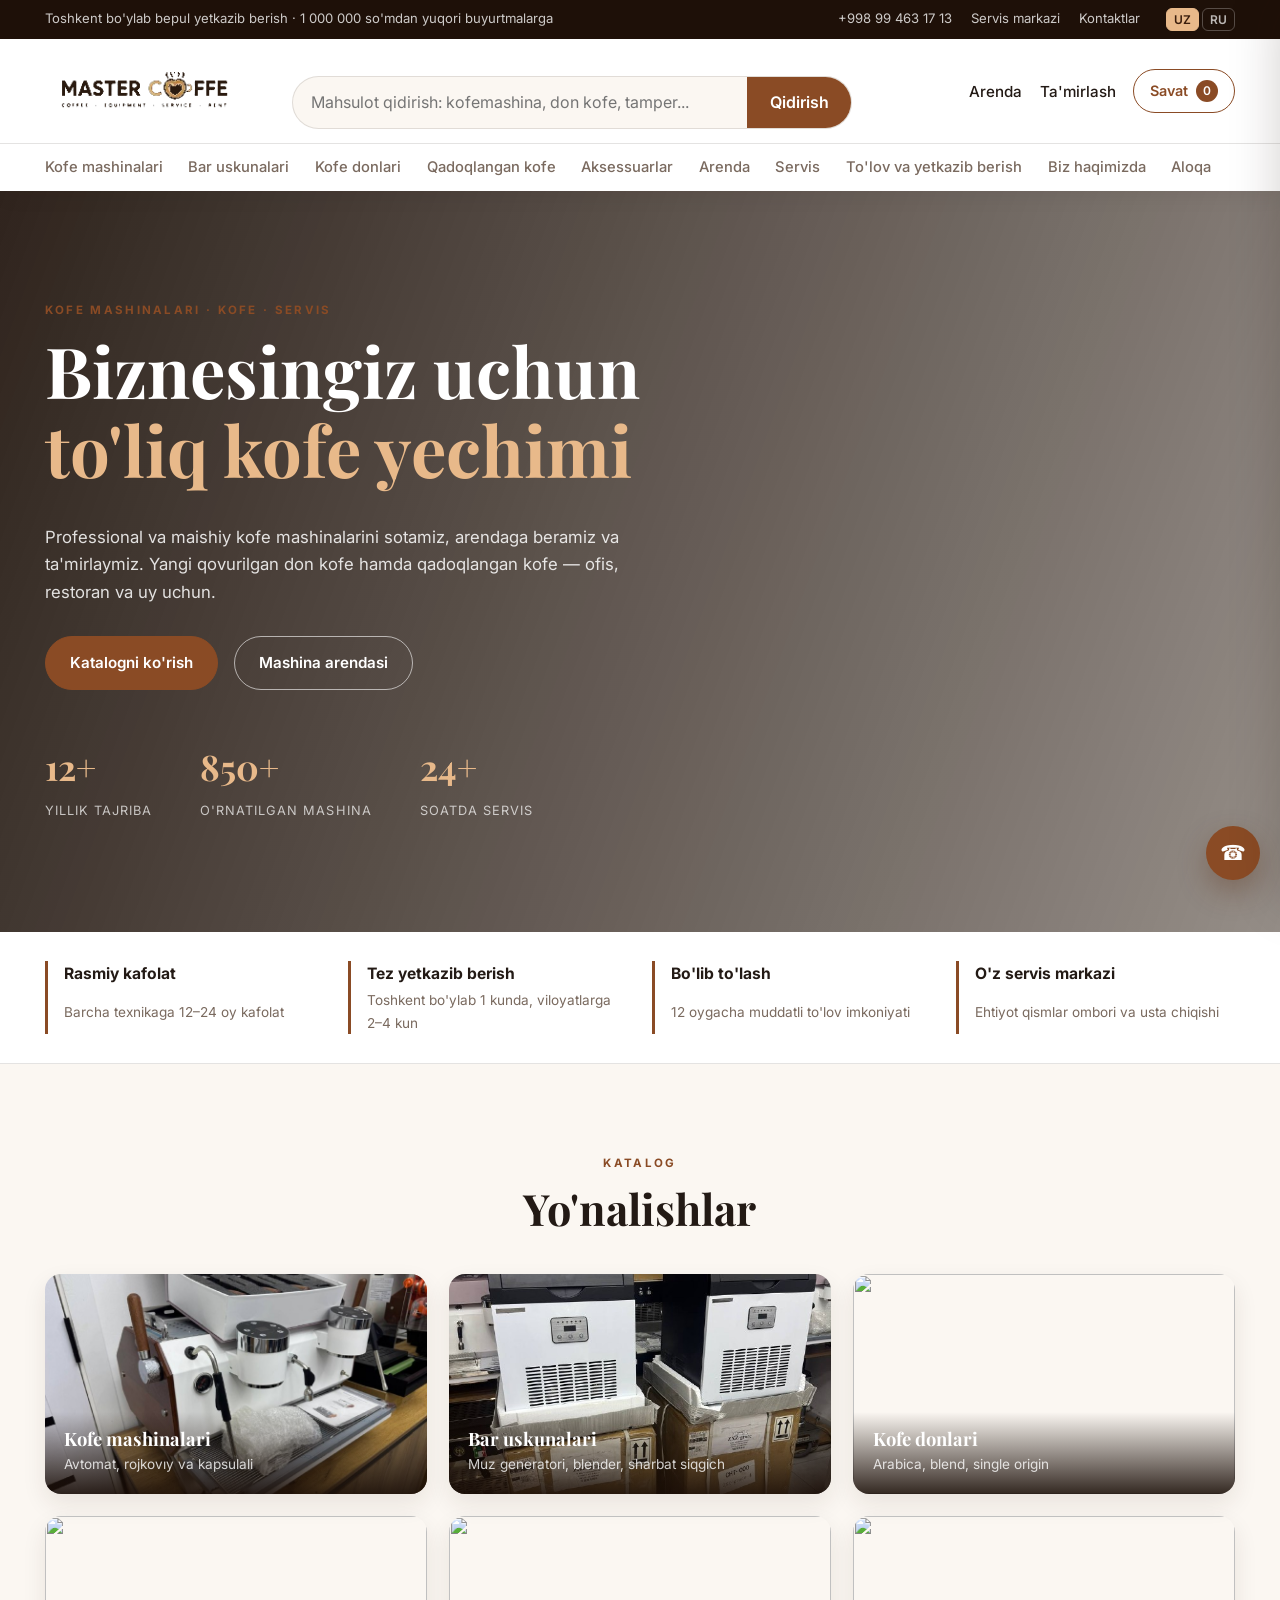
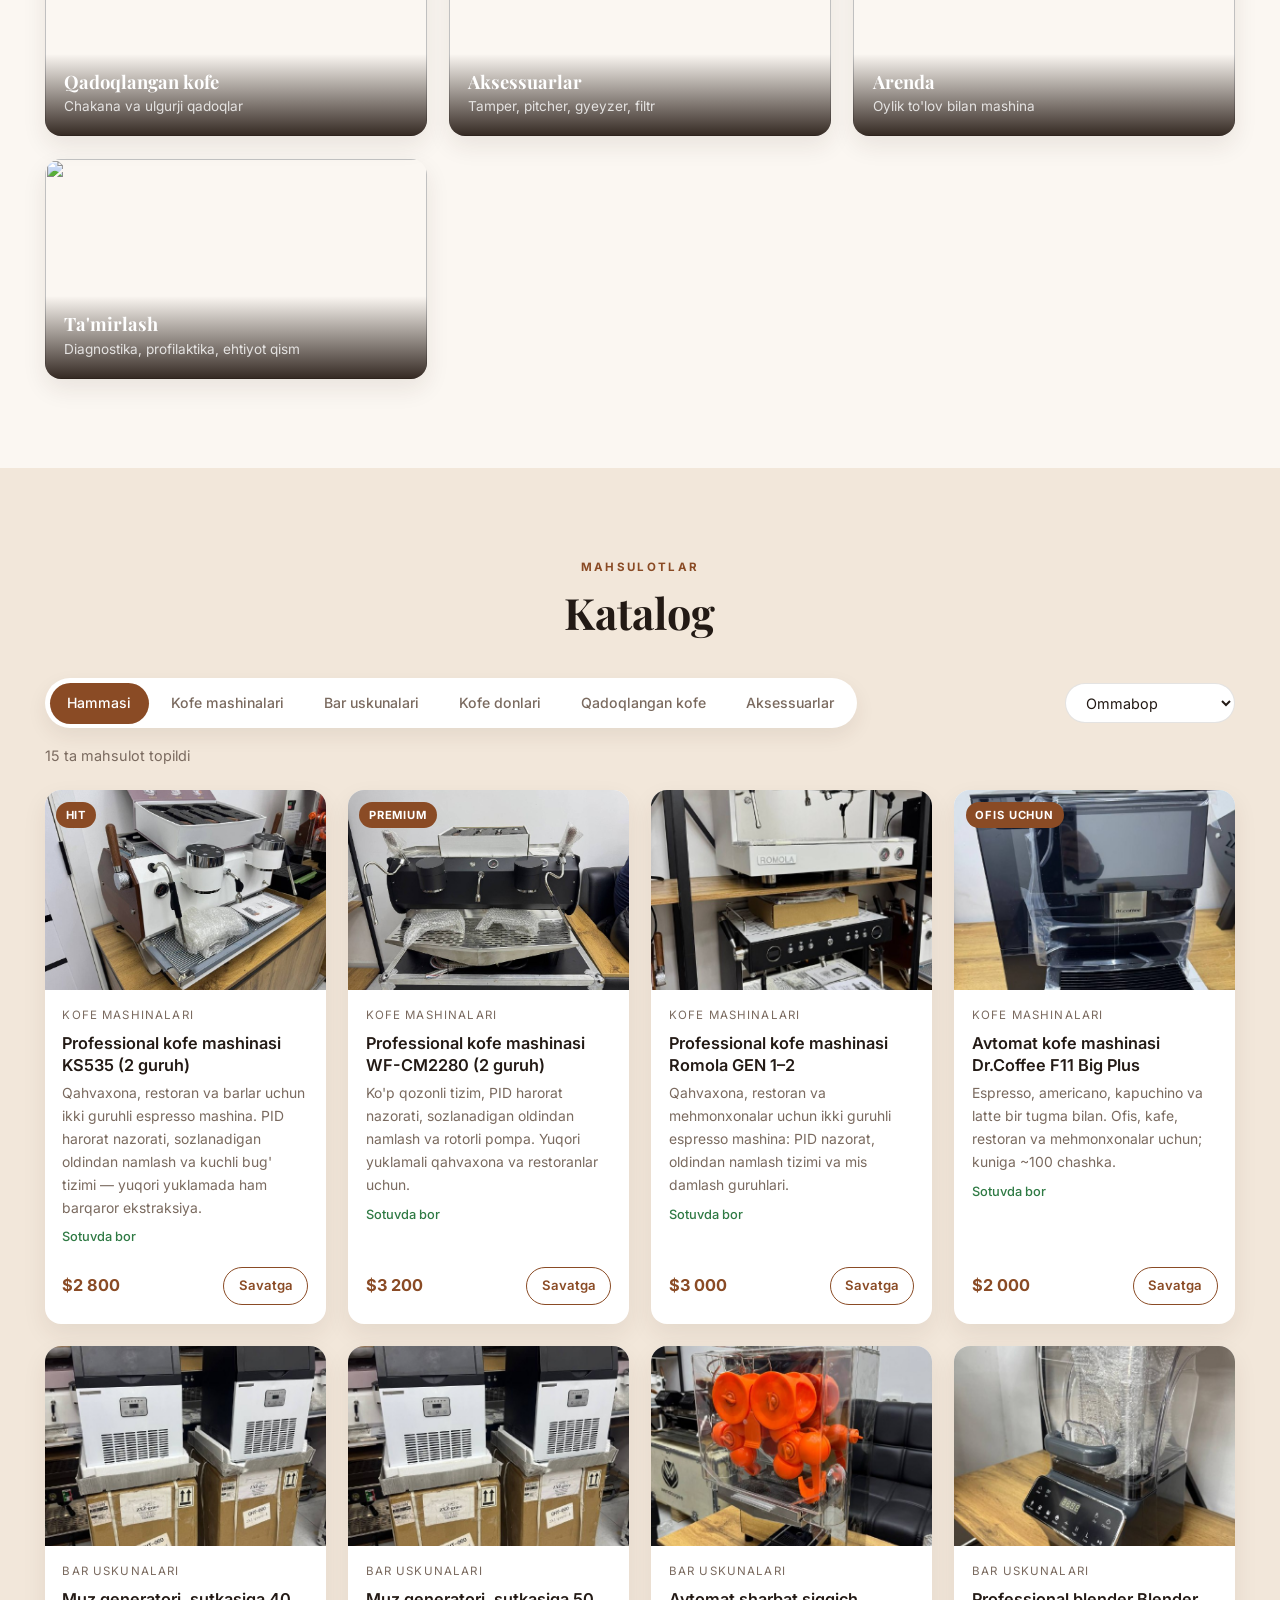
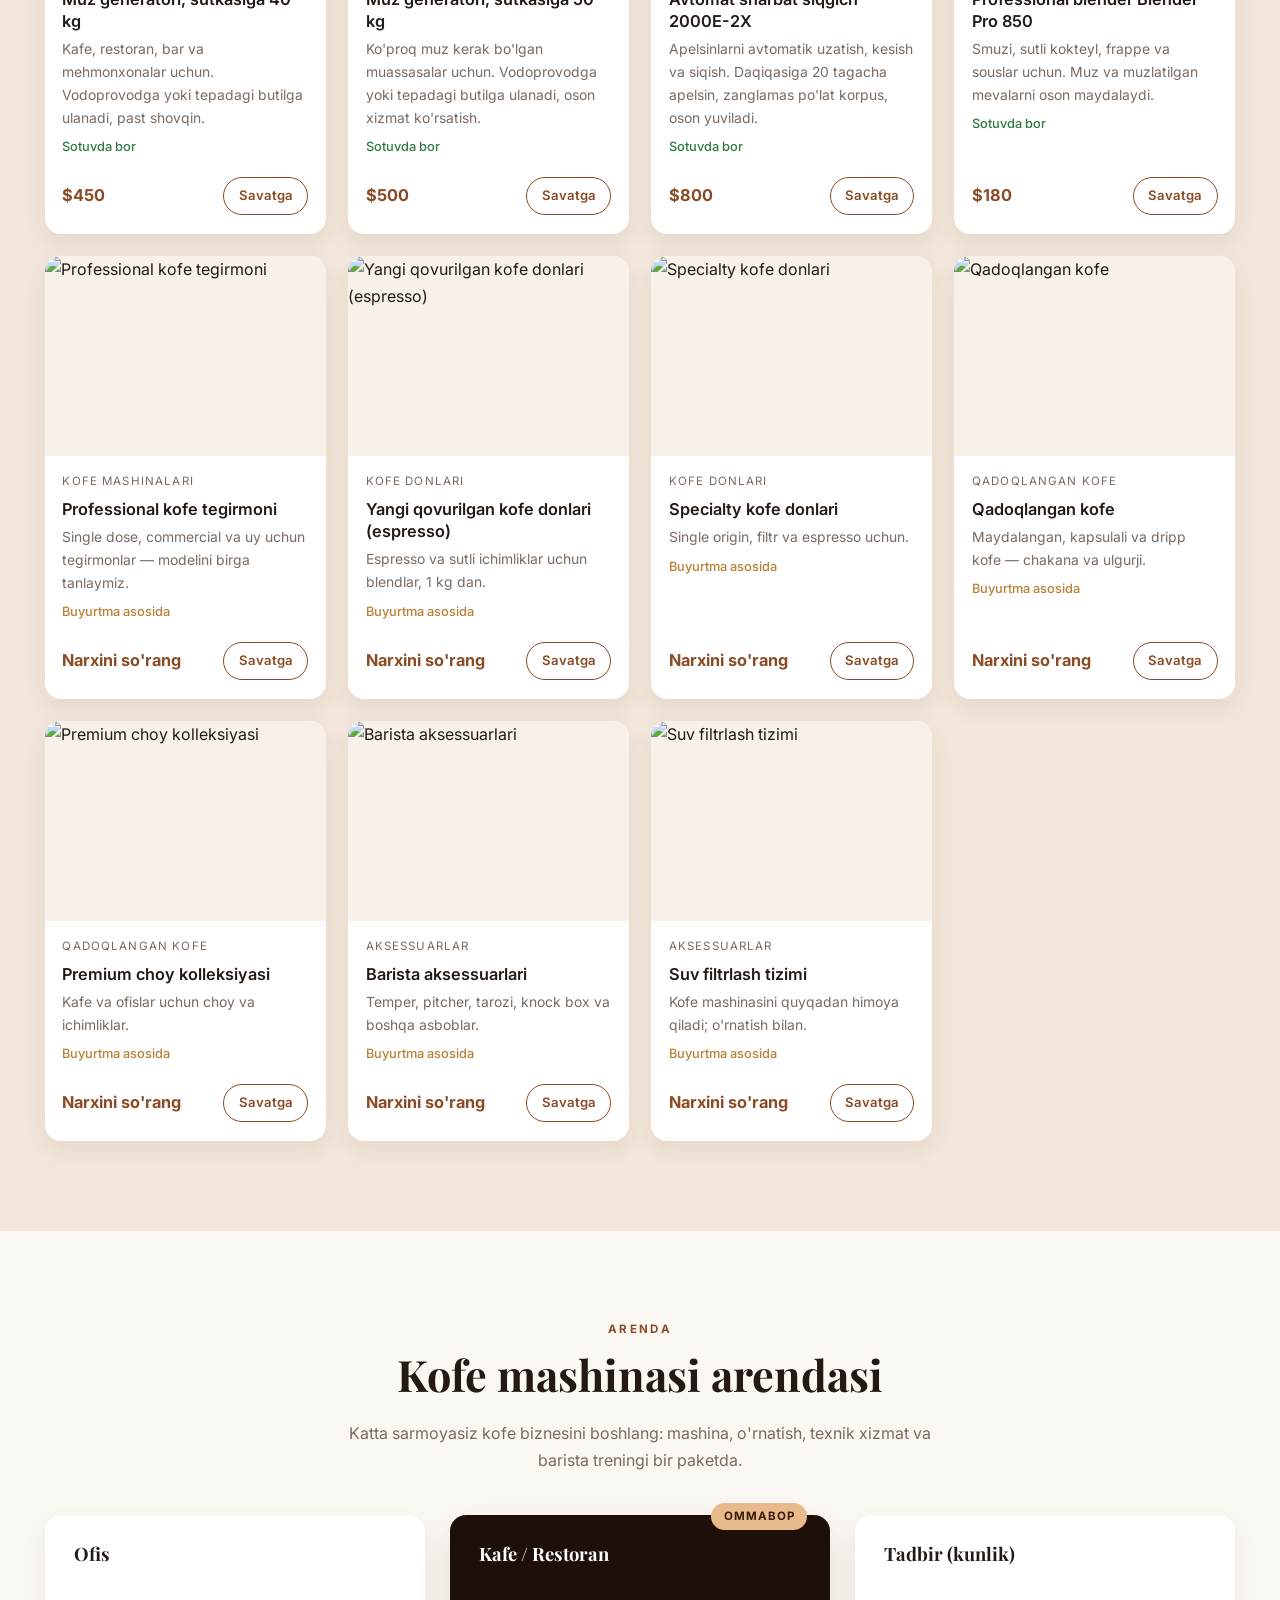
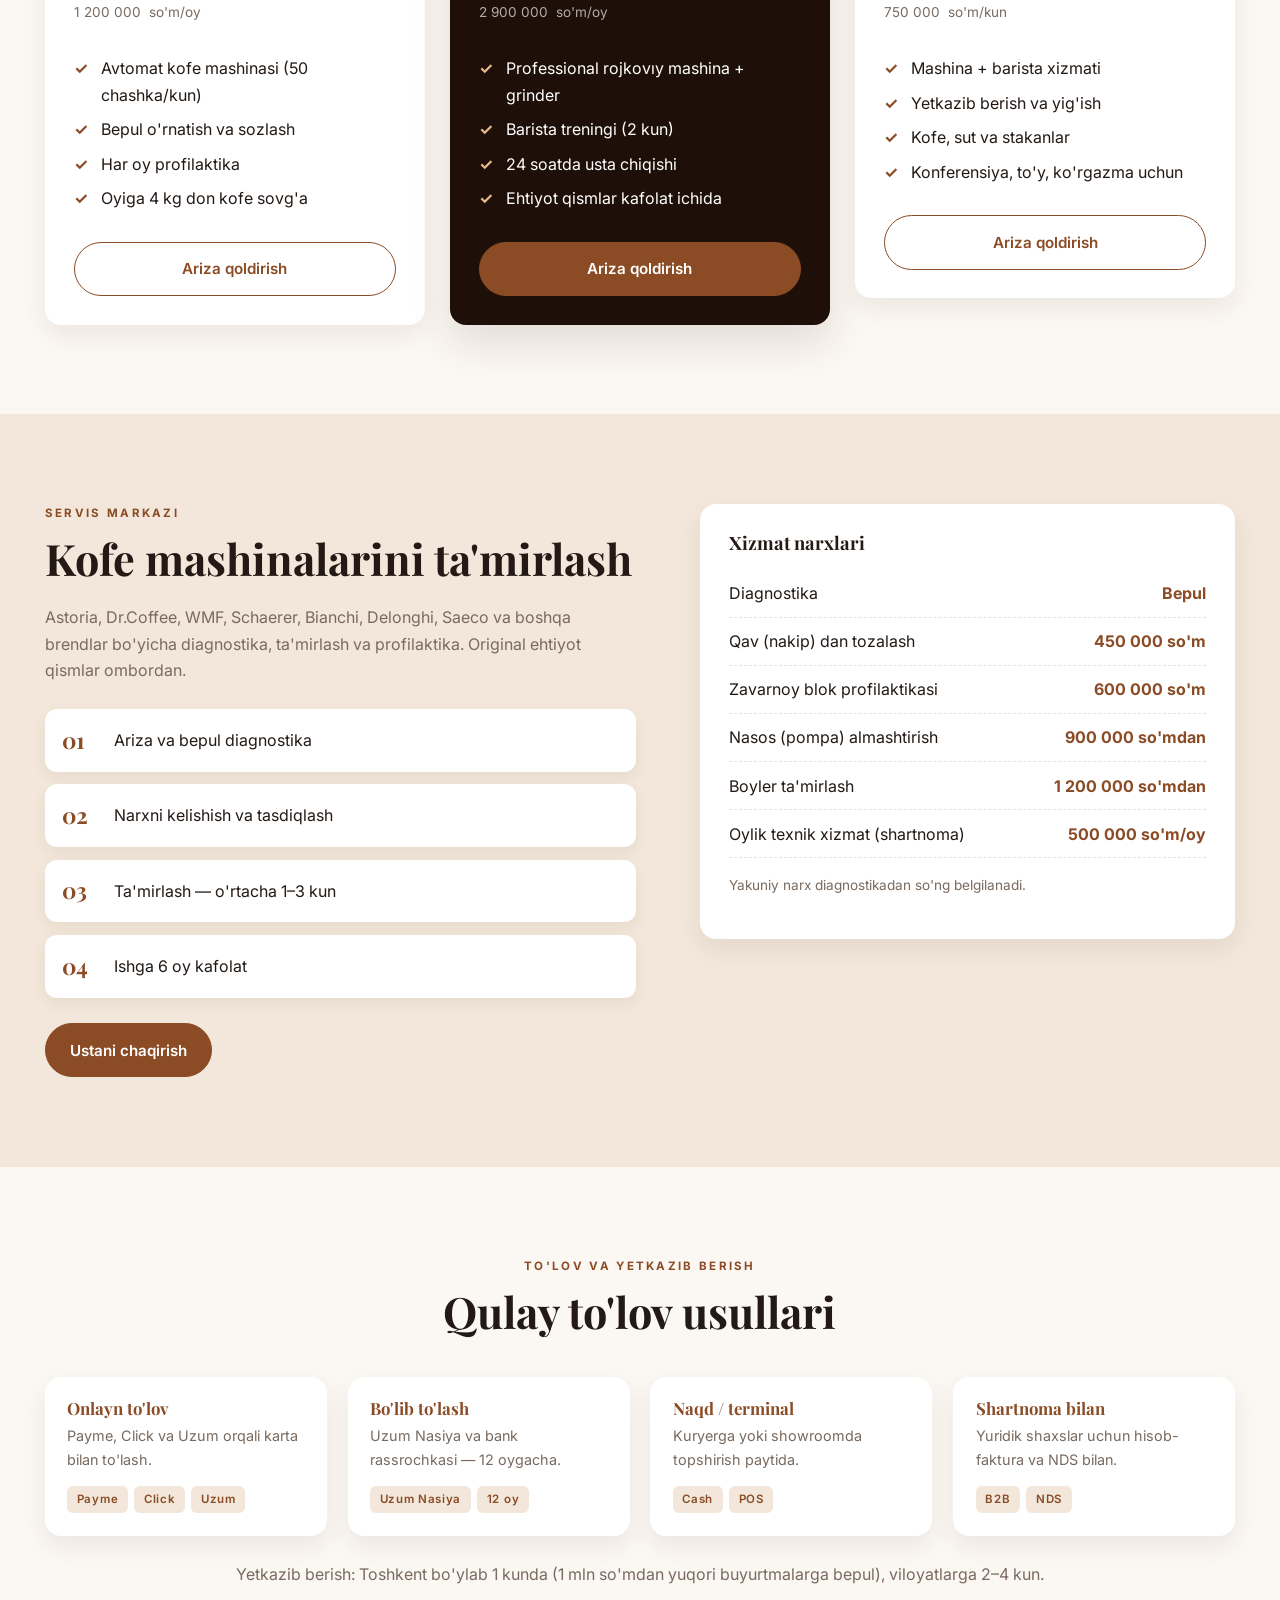
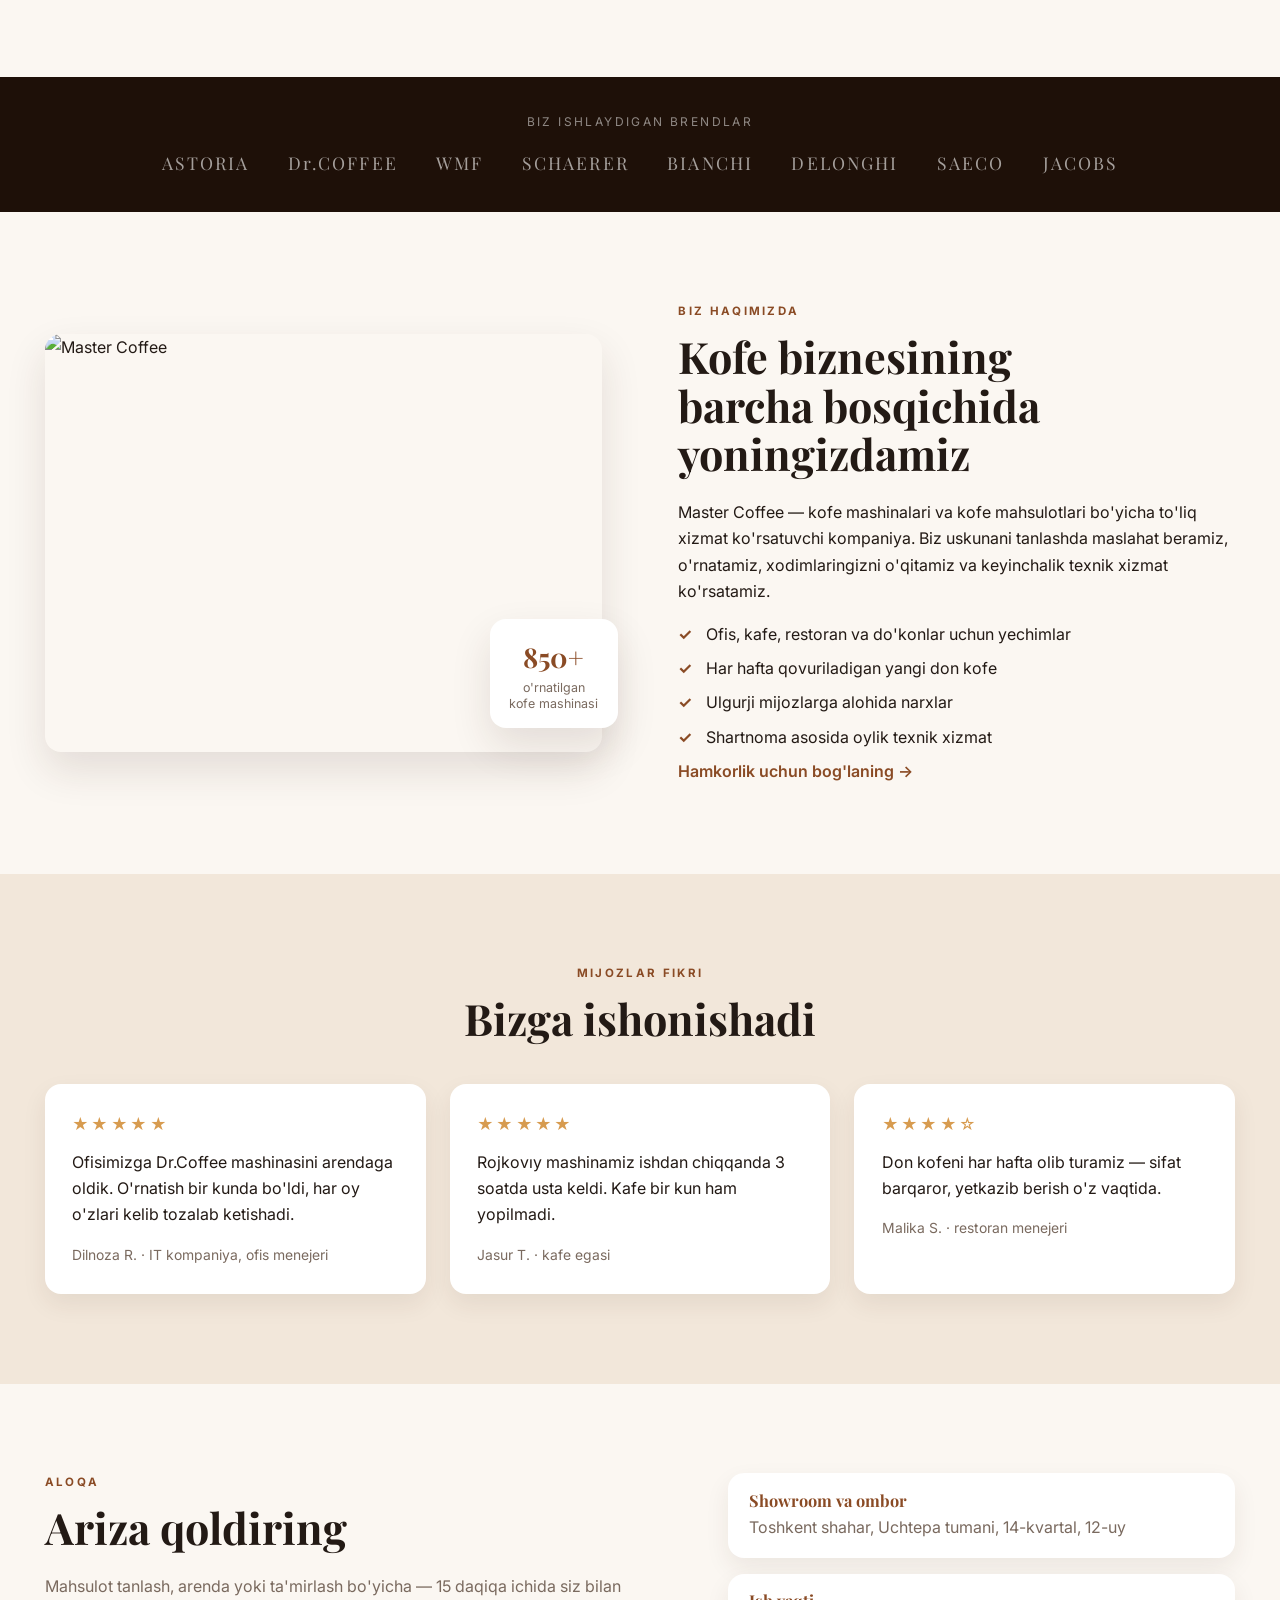
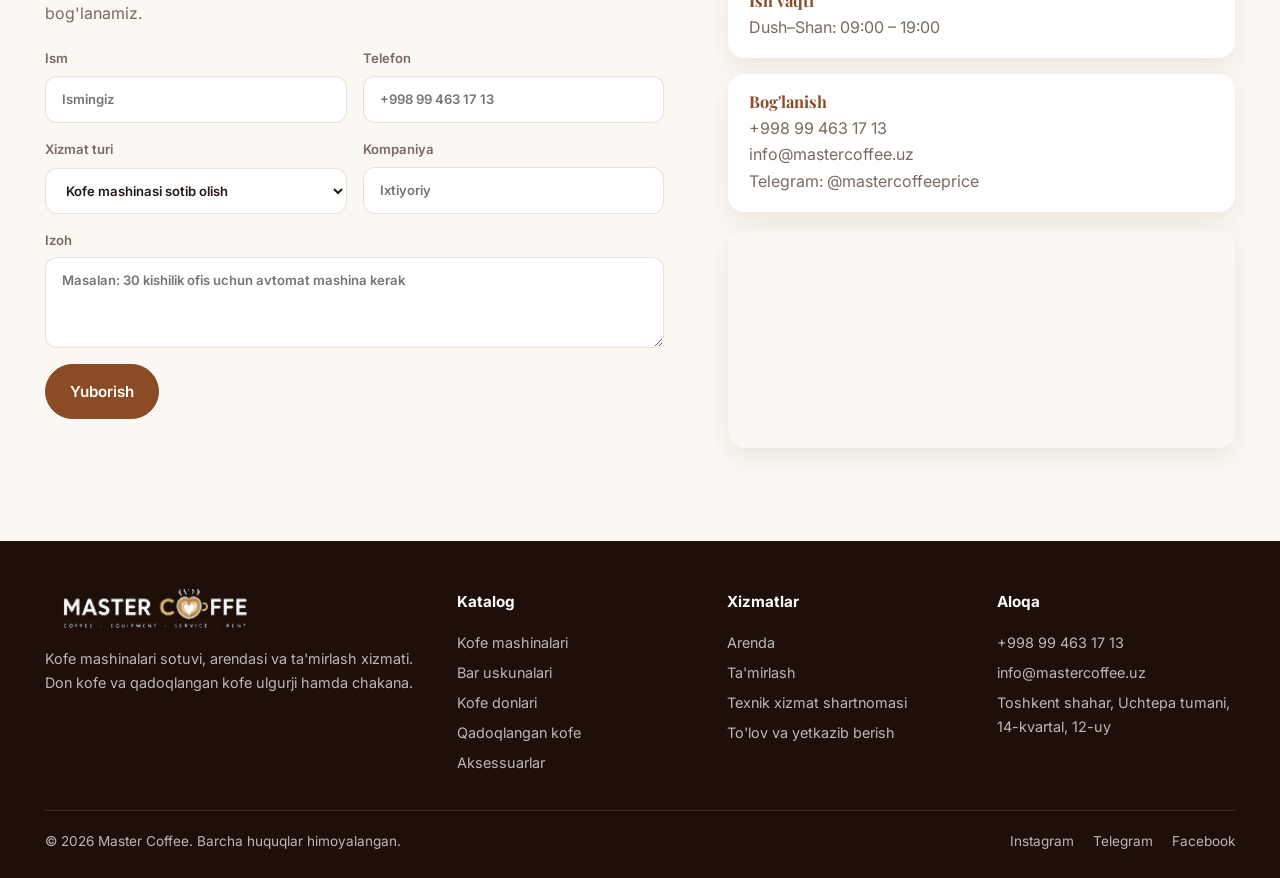
==== index.html @ 465aab2a "Telegram kanaldan haqiqiy mahsulotlar, admin panel, xavfsiz ariza API, mahsulot sahifalari va dinami" ====
<!DOCTYPE html>
<html lang="uz">
<head>
<meta charset="UTF-8" />
<meta name="viewport" content="width=device-width, initial-scale=1" />
<title data-i18n="meta.title">Master Coffee — Kofe mashinalari, kofe donlari, arenda va servis</title>
<meta name="description" id="metaDesc" content="Master Coffee — professional kofe mashinalari va aksessuarlar sotuvi, kofe donlari va qadoqlangan kofe, kofe mashinalarini arendaga berish hamda ta'mirlash. Toshkent bo'ylab yetkazib berish." />
<link rel="canonical" href="https://mastercoffee.uz/" />
<meta property="og:type" content="website" />
<meta property="og:site_name" content="Master Coffee" />
<meta property="og:title" id="ogTitle" content="Master Coffee — Kofe mashinalari, kofe donlari, arenda va servis" />
<meta property="og:description" id="ogDesc" content="Kofe mashinalari sotuvi, arendasi va ta'mirlash. Don kofe va qadoqlangan kofe ulgurji hamda chakana." />
<meta property="og:image" content="https://mastercoffee.uz/assets/og-image.jpg" />
<meta property="og:url" content="https://mastercoffee.uz/" />
<meta name="twitter:card" content="summary_large_image" />
<meta name="theme-color" content="#8a4b25" />
<link rel="preconnect" href="https://fonts.googleapis.com">
<link rel="preconnect" href="https://fonts.gstatic.com" crossorigin>
<link href="https://fonts.googleapis.com/css2?family=Playfair+Display:wght@600;700&family=Inter:wght@300;400;500;600;700&display=swap" rel="stylesheet">
<link rel="stylesheet" href="styles.css" />
<link rel="icon" type="image/png" href="assets/favicon.png">
<link rel="apple-touch-icon" href="assets/apple-touch-icon.png">
<script type="application/ld+json">
{
  "@context":"https://schema.org",
  "@type":"Store",
  "name":"Master Coffee",
  "description":"Kofe mashinalari sotuvi, arendasi va ta'mirlash. Don kofe va qadoqlangan kofe.",
  "url":"https://mastercoffee.uz/",
  "logo":"https://mastercoffee.uz/assets/logo-dark.png",
  "image":"https://mastercoffee.uz/assets/og-image.jpg",
  "telephone":"+998994631713",
  "email":"info@mastercoffee.uz",
  "address":{"@type":"PostalAddress","streetAddress":"Uchtepa tumani, 14-kvartal, 12-uy","addressLocality":"Toshkent","addressCountry":"UZ"},
  "openingHours":"Mo-Sa 09:00-19:00",
  "sameAs":["https://www.instagram.com/mastercoffee.uz","https://t.me/mastercoffeeprice"],
  "priceRange":"$$"
}
</script>
</head>
<body>

<div class="topbar">
  <div class="container topbar__inner">
    <span data-i18n="top.delivery"></span>
    <div class="topbar__right">
      <a href="tel:+998994631713" data-site="phone"></a>
      <a href="#service" data-i18n="top.service"></a>
      <a href="#contact" data-i18n="top.contacts"></a>
      <div class="lang" id="lang">
        <button class="lang__btn is-active" data-lang="uz">UZ</button>
        <button class="lang__btn" data-lang="ru">RU</button>
      </div>
    </div>
  </div>
</div>

<header class="nav" id="nav">
  <div class="container nav__inner">
    <a class="logo" href="#home">
      <img src="assets/logo-dark.png" alt="Master Coffee" class="logo__img">
    </a>

    <form class="search" id="searchForm" role="search">
      <input type="search" id="searchInput" data-i18n-ph="nav.search" aria-label="Search">
      <button type="submit" data-i18n="nav.searchBtn"></button>
    </form>

    <div class="nav__actions">
      <a href="#rent" class="nav__link" data-i18n="nav.rent"></a>
      <a href="#service" class="nav__link" data-i18n="nav.repair"></a>
      <button class="cart-btn" id="cartBtn">
        <span data-i18n="nav.cart"></span>
        <span class="cart-count" id="cartCount">0</span>
      </button>
      <button class="burger" id="burger" aria-label="Menu"><span></span><span></span><span></span></button>
    </div>
  </div>
  <div class="catnav">
    <div class="container catnav__inner" id="catnav">
      <a href="#catalog" data-jump="machines" data-i18n="cat.machines"></a>
      <a href="#catalog" data-jump="bar" data-i18n="cat.bar"></a>
      <a href="#catalog" data-jump="beans" data-i18n="cat.beans"></a>
      <a href="#catalog" data-jump="packed" data-i18n="cat.packed"></a>
      <a href="#catalog" data-jump="accessories" data-i18n="cat.accessories"></a>
      <a href="#rent" data-i18n="nav.rent"></a>
      <a href="#service" data-i18n="nav.service"></a>
      <a href="#payment" data-i18n="pay.eyebrow"></a>
      <a href="#about" data-i18n="nav.about"></a>
      <a href="#contact" data-i18n="nav.contact"></a>
    </div>
  </div>
</header>

<section class="hero" id="home">
  <div class="hero__bg"></div>
  <div class="container hero__inner">
    <p class="eyebrow reveal" data-i18n="hero.eyebrow"></p>
    <h1 class="reveal" data-i18n-html="hero.title"></h1>
    <p class="hero__sub reveal" data-i18n="hero.sub"></p>
    <div class="hero__actions reveal">
      <a href="#catalog" class="btn" data-i18n="hero.catalogBtn"></a>
      <a href="#rent" class="btn btn--ghost" data-i18n="hero.rentBtn"></a>
    </div>
    <div class="hero__stats reveal">
      <div><strong data-count="12">0</strong><span data-i18n="hero.stat1"></span></div>
      <div><strong data-count="850">0</strong><span data-i18n="hero.stat2"></span></div>
      <div><strong data-count="24">0</strong><span data-i18n="hero.stat3"></span></div>
    </div>
  </div>
</section>

<section class="usp">
  <div class="container usp__grid">
    <div class="usp__item reveal"><strong data-i18n="usp1.t"></strong><span data-i18n="usp1.d"></span></div>
    <div class="usp__item reveal"><strong data-i18n="usp2.t"></strong><span data-i18n="usp2.d"></span></div>
    <div class="usp__item reveal"><strong data-i18n="usp3.t"></strong><span data-i18n="usp3.d"></span></div>
    <div class="usp__item reveal"><strong data-i18n="usp4.t"></strong><span data-i18n="usp4.d"></span></div>
  </div>
</section>

<section class="section cats" id="categories">
  <div class="container">
    <div class="section__head reveal">
      <p class="eyebrow" data-i18n="cats.eyebrow"></p>
      <h2 data-i18n="cats.title"></h2>
    </div>
    <div class="cats__grid">
      <a class="cat reveal" href="#catalog" data-jump="machines">
        <img src="assets/products/ks535-1.jpg" alt="" loading="lazy">
        <div><h3 data-i18n="cat.machines"></h3><span data-i18n="cats.machinesD"></span></div>
      </a>
      <a class="cat reveal" href="#catalog" data-jump="bar">
        <img src="assets/products/ice-machine-1.jpg" alt="" loading="lazy">
        <div><h3 data-i18n="cat.bar"></h3><span data-i18n="cats.barD"></span></div>
      </a>
      <a class="cat reveal" href="#catalog" data-jump="beans">
        <img src="https://images.unsplash.com/photo-1442550528053-c431ecb55509?auto=format&fit=crop&w=700&q=80" alt="" loading="lazy">
        <div><h3 data-i18n="cat.beans"></h3><span data-i18n="cats.beansD"></span></div>
      </a>
      <a class="cat reveal" href="#catalog" data-jump="packed">
        <img src="https://images.unsplash.com/photo-1559525839-b184a4d698c7?auto=format&fit=crop&w=700&q=80" alt="" loading="lazy">
        <div><h3 data-i18n="cat.packed"></h3><span data-i18n="cats.packedD"></span></div>
      </a>
      <a class="cat reveal" href="#catalog" data-jump="accessories">
        <img src="https://images.unsplash.com/photo-1587734195503-904fca47e0e9?auto=format&fit=crop&w=700&q=80" alt="" loading="lazy">
        <div><h3 data-i18n="cat.accessories"></h3><span data-i18n="cats.accessoriesD"></span></div>
      </a>
      <a class="cat reveal" href="#rent">
        <img src="https://images.unsplash.com/photo-1521302080334-4bebac2763a6?auto=format&fit=crop&w=700&q=80" alt="" loading="lazy">
        <div><h3 data-i18n="cats.rent"></h3><span data-i18n="cats.rentD"></span></div>
      </a>
      <a class="cat reveal" href="#service">
        <img src="https://images.unsplash.com/photo-1610889556528-9a770e32642f?auto=format&fit=crop&w=700&q=80" alt="" loading="lazy">
        <div><h3 data-i18n="cats.repair"></h3><span data-i18n="cats.repairD"></span></div>
      </a>
    </div>
  </div>
</section>

<section class="section catalog" id="catalog">
  <div class="container">
    <div class="section__head reveal">
      <p class="eyebrow" data-i18n="catalog.eyebrow"></p>
      <h2 data-i18n="catalog.title"></h2>
    </div>
    <div class="catalog__bar reveal">
      <div class="tabs" id="tabs">
        <button class="tab is-active" data-cat="all" data-i18n="catalog.all"></button>
        <button class="tab" data-cat="machines" data-i18n="cat.machines"></button>
        <button class="tab" data-cat="bar" data-i18n="cat.bar"></button>
        <button class="tab" data-cat="beans" data-i18n="cat.beans"></button>
        <button class="tab" data-cat="packed" data-i18n="cat.packed"></button>
        <button class="tab" data-cat="accessories" data-i18n="cat.accessories"></button>
      </div>
      <select id="sort" aria-label="Sort">
        <option value="popular" data-i18n="sort.popular"></option>
        <option value="asc" data-i18n="sort.asc"></option>
        <option value="desc" data-i18n="sort.desc"></option>
        <option value="name" data-i18n="sort.name"></option>
      </select>
    </div>
    <p class="catalog__info" id="catalogInfo"></p>
    <div class="product-grid" id="productGrid"></div>
  </div>
</section>

<section class="section rent" id="rent">
  <div class="container">
    <div class="section__head reveal">
      <p class="eyebrow" data-i18n="rent.eyebrow"></p>
      <h2 data-i18n="rent.title"></h2>
      <p class="muted" data-i18n="rent.sub"></p>
    </div>
    <div class="plans">
      <div class="plan reveal">
        <h3 data-i18n="rent.p1"></h3>
        <p class="plan__price"><span data-i18n="rent.p1price"></span> <span data-i18n="rent.perMonth"></span></p>
        <ul class="ticks">
          <li data-i18n="rent.p1l1"></li><li data-i18n="rent.p1l2"></li><li data-i18n="rent.p1l3"></li><li data-i18n="rent.p1l4"></li>
        </ul>
        <button class="btn btn--ghost-dark" data-rent="Ofis / Офис" data-i18n="rent.cta"></button>
      </div>
      <div class="plan plan--featured reveal">
        <span class="plan__badge" data-i18n="rent.popular"></span>
        <h3 data-i18n="rent.p2"></h3>
        <p class="plan__price"><span data-i18n="rent.p2price"></span> <span data-i18n="rent.perMonth"></span></p>
        <ul class="ticks">
          <li data-i18n="rent.p2l1"></li><li data-i18n="rent.p2l2"></li><li data-i18n="rent.p2l3"></li><li data-i18n="rent.p2l4"></li>
        </ul>
        <button class="btn" data-rent="Kafe / Restoran" data-i18n="rent.cta"></button>
      </div>
      <div class="plan reveal">
        <h3 data-i18n="rent.p3"></h3>
        <p class="plan__price"><span data-i18n="rent.p3price"></span> <span data-i18n="rent.perDay"></span></p>
        <ul class="ticks">
          <li data-i18n="rent.p3l1"></li><li data-i18n="rent.p3l2"></li><li data-i18n="rent.p3l3"></li><li data-i18n="rent.p3l4"></li>
        </ul>
        <button class="btn btn--ghost-dark" data-rent="Tadbir / Мероприятие" data-i18n="rent.cta"></button>
      </div>
    </div>
  </div>
</section>

<section class="section service" id="service">
  <div class="container service__grid">
    <div class="reveal">
      <p class="eyebrow" data-i18n="srv.eyebrow"></p>
      <h2 data-i18n="srv.title"></h2>
      <p class="muted" data-i18n="srv.sub"></p>
      <div class="steps">
        <div class="step"><strong>01</strong><span data-i18n="srv.s1"></span></div>
        <div class="step"><strong>02</strong><span data-i18n="srv.s2"></span></div>
        <div class="step"><strong>03</strong><span data-i18n="srv.s3"></span></div>
        <div class="step"><strong>04</strong><span data-i18n="srv.s4"></span></div>
      </div>
      <button class="btn" id="serviceCta" data-i18n="srv.cta"></button>
    </div>
    <div class="pricelist reveal">
      <h3 data-i18n="srv.priceTitle"></h3>
      <ul>
        <li><span data-i18n="srv.r1"></span><b data-i18n="srv.r1v"></b></li>
        <li><span data-i18n="srv.r2"></span><b data-i18n="srv.r2v"></b></li>
        <li><span data-i18n="srv.r3"></span><b data-i18n="srv.r3v"></b></li>
        <li><span data-i18n="srv.r4"></span><b data-i18n="srv.r4v"></b></li>
        <li><span data-i18n="srv.r5"></span><b data-i18n="srv.r5v"></b></li>
        <li><span data-i18n="srv.r6"></span><b data-i18n="srv.r6v"></b></li>
      </ul>
      <p class="muted small" data-i18n="srv.note"></p>
    </div>
  </div>
</section>

<section class="section payment" id="payment">
  <div class="container">
    <div class="section__head reveal">
      <p class="eyebrow" data-i18n="pay.eyebrow"></p>
      <h2 data-i18n="pay.title"></h2>
    </div>
    <div class="pay__grid">
      <div class="pay__card reveal"><h3 data-i18n="pay.c1"></h3><p data-i18n="pay.c1d"></p><div class="pay__logos"><span>Payme</span><span>Click</span><span>Uzum</span></div></div>
      <div class="pay__card reveal"><h3 data-i18n="pay.c2"></h3><p data-i18n="pay.c2d"></p><div class="pay__logos"><span>Uzum Nasiya</span><span>12 oy</span></div></div>
      <div class="pay__card reveal"><h3 data-i18n="pay.c3"></h3><p data-i18n="pay.c3d"></p><div class="pay__logos"><span>Cash</span><span>POS</span></div></div>
      <div class="pay__card reveal"><h3 data-i18n="pay.c4"></h3><p data-i18n="pay.c4d"></p><div class="pay__logos"><span>B2B</span><span>NDS</span></div></div>
    </div>
    <p class="muted pay__note reveal" data-i18n="pay.delivery"></p>
  </div>
</section>

<section class="brands">
  <div class="container">
    <p class="brands__title" data-i18n="brands.title"></p>
    <div class="brands__row">
      <span>ASTORIA</span><span>Dr.COFFEE</span><span>WMF</span><span>SCHAERER</span><span>BIANCHI</span><span>DELONGHI</span><span>SAECO</span><span>JACOBS</span>
    </div>
  </div>
</section>

<section class="section about" id="about">
  <div class="container about__grid">
    <div class="about__media reveal">
      <img src="https://images.unsplash.com/photo-1442512595331-e89e73853f31?auto=format&fit=crop&w=900&q=80" alt="Master Coffee" loading="lazy">
      <div class="about__badge"><strong>850+</strong><span data-i18n-html="about.badge"></span></div>
    </div>
    <div class="about__text reveal">
      <p class="eyebrow" data-i18n="about.eyebrow"></p>
      <h2 data-i18n-html="about.title"></h2>
      <p data-i18n="about.p"></p>
      <ul class="ticks">
        <li data-i18n="about.l1"></li><li data-i18n="about.l2"></li><li data-i18n="about.l3"></li><li data-i18n="about.l4"></li>
      </ul>
      <a href="#contact" class="link-arrow" data-i18n="about.link"></a>
    </div>
  </div>
</section>

<section class="section reviews" id="reviews">
  <div class="container">
    <div class="section__head reveal">
      <p class="eyebrow" data-i18n="rev.eyebrow"></p>
      <h2 data-i18n="rev.title"></h2>
    </div>
    <div class="reviews__grid">
      <figure class="review reveal"><div class="stars">★★★★★</div><blockquote data-i18n="rev.q1"></blockquote><figcaption data-i18n="rev.a1"></figcaption></figure>
      <figure class="review reveal"><div class="stars">★★★★★</div><blockquote data-i18n="rev.q2"></blockquote><figcaption data-i18n="rev.a2"></figcaption></figure>
      <figure class="review reveal"><div class="stars">★★★★☆</div><blockquote data-i18n="rev.q3"></blockquote><figcaption data-i18n="rev.a3"></figcaption></figure>
    </div>
  </div>
</section>

<section class="section contact" id="contact">
  <div class="container contact__grid">
    <div class="reveal">
      <p class="eyebrow" data-i18n="form.eyebrow"></p>
      <h2 id="formTitle" data-i18n="form.title"></h2>
      <p class="muted" data-i18n="form.sub"></p>
      <form id="leadForm" novalidate>
        <div class="row">
          <label><span data-i18n="form.name"></span><input type="text" name="name" data-i18n-ph="form.namePh" required></label>
          <label><span data-i18n="form.phone"></span><input type="tel" name="phone" placeholder="+998 99 463 17 13" required></label>
        </div>
        <div class="row">
          <label><span data-i18n="form.topic"></span>
            <select name="topic" id="topicSelect">
              <option value="buy" data-i18n="topic.buy"></option>
              <option value="coffee" data-i18n="topic.coffee"></option>
              <option value="acc" data-i18n="topic.acc"></option>
              <option value="rent" data-i18n="topic.rent"></option>
              <option value="service" data-i18n="topic.service"></option>
              <option value="wholesale" data-i18n="topic.wholesale"></option>
            </select>
          </label>
          <label><span data-i18n="form.company"></span><input type="text" name="company" data-i18n-ph="form.companyPh"></label>
        </div>
        <label><span data-i18n="form.note"></span><textarea name="note" rows="3" data-i18n-ph="form.notePh"></textarea></label>
        <button class="btn" type="submit" id="submitBtn" data-i18n="form.submit"></button>
        <p class="form-msg" id="formMsg"></p>
      </form>
    </div>
    <aside class="info reveal">
      <div class="info__card"><h3 data-i18n="info.addr"></h3><p data-site="address"></p></div>
      <div class="info__card"><h3 data-i18n="info.hours"></h3><p data-site="hours"></p></div>
      <div class="info__card"><h3 data-i18n="info.contact"></h3>
        <p><a href="tel:+998994631713" data-site="phone"></a><br>
           <a href="mailto:info@mastercoffee.uz" data-site="email"></a><br>
           <a href="#" data-site="telegram" target="_blank" rel="noopener"></a></p>
      </div>
      <div class="info__map"><iframe title="Map" src="https://www.openstreetmap.org/export/embed.html?bbox=69.17%2C41.28%2C69.22%2C41.31&amp;layer=mapnik&amp;marker=41.295%2C69.195" loading="lazy"></iframe></div>
    </aside>
  </div>
</section>

<footer class="footer">
  <div class="container footer__grid">
    <div>
      <div class="logo logo--light"><img src="assets/logo.png" alt="Master Coffee" class="logo__img"></div>
      <p class="footer__desc" data-i18n="footer.desc"></p>
    </div>
    <div>
      <h4 data-i18n="footer.catalog"></h4>
      <a href="#catalog" data-jump="machines" data-i18n="cat.machines"></a>
      <a href="#catalog" data-jump="bar" data-i18n="cat.bar"></a>
      <a href="#catalog" data-jump="beans" data-i18n="cat.beans"></a>
      <a href="#catalog" data-jump="packed" data-i18n="cat.packed"></a>
      <a href="#catalog" data-jump="accessories" data-i18n="cat.accessories"></a>
    </div>
    <div>
      <h4 data-i18n="footer.services"></h4>
      <a href="#rent" data-i18n="nav.rent"></a>
      <a href="#service" data-i18n="nav.repair"></a>
      <a href="#service" data-i18n="footer.contract"></a>
      <a href="#payment" data-i18n="pay.eyebrow"></a>
    </div>
    <div>
      <h4 data-i18n="footer.contact"></h4>
      <a href="tel:+998994631713" data-site="phone"></a>
      <a href="mailto:info@mastercoffee.uz" data-site="email"></a>
      <a href="#contact" data-site="addressShort"></a>
    </div>
  </div>
  <div class="container footer__bottom">
    <p>© <span id="year"></span> Master Coffee. <span data-i18n="footer.rights"></span></p>
    <div class="socials">
      <a href="#" data-site="instagram" target="_blank" rel="noopener">Instagram</a>
      <a href="#" data-site="telegramLink" target="_blank" rel="noopener">Telegram</a>
      <a href="#" data-site="facebook" target="_blank" rel="noopener">Facebook</a>
    </div>
  </div>
</footer>

<div class="drawer-overlay" id="overlay"></div>

<aside class="drawer" id="cartDrawer" aria-hidden="true">
  <div class="drawer__head">
    <h3 data-i18n="cart.title"></h3>
    <button class="drawer__close" id="cartClose" aria-label="Close">×</button>
  </div>
  <div class="drawer__body" id="cartItems"></div>
  <div class="drawer__foot">
    <div class="drawer__total"><span data-i18n="cart.total"></span><strong id="cartTotal">0</strong></div>
    <button class="btn" id="checkoutBtn" data-i18n="cart.checkout"></button>
    <p class="small muted" data-i18n="cart.note"></p>
  </div>
</aside>

<div class="modal" id="productModal" aria-hidden="true">
  <div class="modal__box" id="modalBox"></div>
</div>

<a class="fab" href="tel:+998994631713" data-site="phoneLink" aria-label="Call">☎</a>

<script src="config.js"></script>
<script src="i18n.js"></script>
<script src="script.js"></script>
</body>
</html>
---- styles.css ----
:root{
  --bg:#fbf7f2;
  --ink:#231a15;
  --muted:#7a6a5f;
  --brand:#8a4b25;
  --brand-dark:#5c2f14;
  --cream:#f2e7da;
  --line:rgba(35,26,21,.12);
  --radius:16px;
  --shadow:0 18px 40px rgba(60,36,22,.12);
  --nav-h:150px;
}
*{box-sizing:border-box}
html{scroll-behavior:smooth}
body{
  margin:0;background:var(--bg);color:var(--ink);
  font-family:Inter,system-ui,-apple-system,Segoe UI,sans-serif;
  font-size:16px;line-height:1.65;-webkit-font-smoothing:antialiased;
}
body.no-scroll{overflow:hidden}
img{max-width:100%;display:block}
a{color:inherit;text-decoration:none}
h1,h2,h3{font-family:"Playfair Display",Georgia,serif;line-height:1.12;margin:0 0 .5em}
h1{font-size:clamp(2.3rem,6vw,4.4rem);font-weight:700}
h2{font-size:clamp(1.8rem,3.6vw,2.7rem)}
h3{font-size:1.15rem}
.container{width:min(1200px,93vw);margin-inline:auto}
.section{padding:clamp(56px,7vw,100px) 0}
.section:first-of-type{scroll-margin-top:var(--nav-h)}
section[id]{scroll-margin-top:var(--nav-h)}
.eyebrow{text-transform:uppercase;letter-spacing:.2em;font-size:.72rem;font-weight:700;color:var(--brand);margin:0 0 .7rem}
.muted{color:var(--muted)}
.small{font-size:.85rem}

/* buttons */
.btn{
  display:inline-flex;align-items:center;justify-content:center;gap:.5rem;
  background:var(--brand);color:#fff;border:1px solid var(--brand);
  padding:.85rem 1.5rem;border-radius:999px;font:inherit;font-weight:600;font-size:.95rem;
  cursor:pointer;transition:.25s ease;
}
.btn:hover{background:var(--brand-dark);border-color:var(--brand-dark);transform:translateY(-2px);box-shadow:0 12px 24px rgba(92,47,20,.28)}
.btn--ghost{background:transparent;color:#fff;border-color:rgba(255,255,255,.6)}
.btn--ghost:hover{background:rgba(255,255,255,.14);box-shadow:none}
.btn--ghost-dark{background:transparent;color:var(--brand);border-color:var(--brand)}
.btn--ghost-dark:hover{background:var(--brand);color:#fff}

/* topbar + nav */
.topbar{background:#1e1008;color:rgba(255,255,255,.78);font-size:.82rem;position:relative;z-index:60}
.topbar__inner{display:flex;justify-content:space-between;gap:1rem;padding:.5rem 0;flex-wrap:wrap}
.topbar__right{display:flex;gap:1.2rem}
.topbar a:hover{color:#e8b98a}

.nav{position:sticky;top:0;z-index:55;background:#fff;box-shadow:0 4px 20px rgba(40,24,14,.07)}
.nav__inner{display:flex;align-items:center;gap:1.5rem;padding:.9rem 0}
.logo{display:flex;align-items:center;gap:.6rem;font-weight:600;flex-shrink:0}
.logo__mark{width:40px;height:40px;border-radius:12px;display:grid;place-items:center;background:var(--brand);color:#fff;font-family:"Playfair Display",serif;font-size:1.25rem}
.logo__img{height:38px;width:auto;display:block}
.logo--light .logo__img{height:42px}
.logo__text{font-family:"Playfair Display",serif;font-size:1.2rem}
.logo__text em{font-style:normal;color:var(--brand)}
.logo--light .logo__text{color:#fff}
.logo--light .logo__text em{color:#e8b98a}

.search{flex:1;display:flex;max-width:560px;border:1px solid var(--line);border-radius:999px;overflow:hidden;background:var(--bg)}
.search input{flex:1;border:0;background:transparent;padding:.75rem 1.1rem;font:inherit;outline:none;min-width:0}
.search button{border:0;background:var(--brand);color:#fff;padding:0 1.4rem;font:inherit;font-weight:600;cursor:pointer;transition:.2s}
.search button:hover{background:var(--brand-dark)}

.nav__actions{display:flex;align-items:center;gap:1.1rem;margin-left:auto}
.nav__link{font-weight:500;font-size:.95rem}
.nav__link:hover{color:var(--brand)}
.cart-btn{
  display:inline-flex;align-items:center;gap:.5rem;border:1px solid var(--brand);background:#fff;
  color:var(--brand);font:inherit;font-weight:600;font-size:.9rem;padding:.55rem 1rem;border-radius:999px;cursor:pointer;transition:.2s
}
.cart-btn:hover{background:var(--brand);color:#fff}
.cart-count{background:var(--brand);color:#fff;border-radius:999px;min-width:22px;height:22px;display:grid;place-items:center;font-size:.75rem}
.cart-btn:hover .cart-count{background:#fff;color:var(--brand)}
.burger{display:none;background:none;border:0;flex-direction:column;gap:5px;cursor:pointer;padding:6px}
.burger span{width:24px;height:2px;background:var(--ink);display:block}

.catnav{border-top:1px solid var(--line);background:#fff}
.catnav__inner{display:flex;gap:1.6rem;overflow-x:auto;padding:.7rem 0;font-size:.92rem;font-weight:500;scrollbar-width:none}
.catnav__inner::-webkit-scrollbar{display:none}
.catnav__inner a{white-space:nowrap;color:var(--muted);transition:.2s}
.catnav__inner a:hover{color:var(--brand)}

/* hero */
.hero{position:relative;display:grid;align-items:center;color:#fff;overflow:hidden;min-height:min(78vh,640px)}
.hero__bg{
  position:absolute;inset:0;
  background:linear-gradient(110deg,rgba(25,13,6,.9),rgba(25,13,6,.45)),
    url("https://images.unsplash.com/photo-1447933601403-0c6688de566e?auto=format&fit=crop&w=1800&q=80") center/cover no-repeat;
}
.hero__inner{position:relative;padding:clamp(60px,9vw,110px) 0}
.hero h1 span{color:#e8b98a}
.hero__sub{max-width:54ch;font-size:1.05rem;color:rgba(255,255,255,.85)}
.hero__actions{display:flex;gap:1rem;flex-wrap:wrap;margin-top:1.8rem}
.hero__stats{display:flex;gap:3rem;margin-top:3rem;flex-wrap:wrap}
.hero__stats strong{display:block;font-family:"Playfair Display",serif;font-size:2.2rem;color:#e8b98a}
.hero__stats span{font-size:.8rem;letter-spacing:.08em;text-transform:uppercase;color:rgba(255,255,255,.7)}

/* usp */
.usp{background:#fff;border-bottom:1px solid var(--line)}
.usp__grid{display:grid;grid-template-columns:repeat(4,1fr);gap:1.5rem;padding:1.8rem 0}
.usp__item{display:grid;gap:.15rem;padding-left:1rem;border-left:3px solid var(--brand)}
.usp__item strong{font-size:.98rem}
.usp__item span{font-size:.85rem;color:var(--muted)}

/* categories */
.section__head{text-align:center;margin-bottom:2.6rem}
.section__head .muted{max-width:62ch;margin-inline:auto}
.cats__grid{display:grid;grid-template-columns:repeat(3,1fr);gap:1.4rem}
.cat{position:relative;border-radius:var(--radius);overflow:hidden;box-shadow:0 10px 24px rgba(60,36,22,.09);transition:.3s}
.cat img{height:220px;width:100%;object-fit:cover;transition:.4s}
.cat:hover{transform:translateY(-5px);box-shadow:var(--shadow)}
.cat:hover img{transform:scale(1.05)}
.cat div{position:absolute;inset:auto 0 0 0;padding:1.1rem 1.2rem;color:#fff;background:linear-gradient(transparent,rgba(24,12,5,.88))}
.cat h3{margin:0}
.cat span{font-size:.85rem;color:rgba(255,255,255,.8)}

/* catalog */
.catalog{background:var(--cream)}
.catalog__bar{display:flex;justify-content:space-between;align-items:center;gap:1rem;flex-wrap:wrap;margin-bottom:1rem}
.tabs{display:inline-flex;gap:.3rem;background:#fff;padding:.3rem;border-radius:999px;box-shadow:0 8px 20px rgba(60,36,22,.08);flex-wrap:wrap}
.tab{border:0;background:transparent;padding:.55rem 1.1rem;border-radius:999px;cursor:pointer;font:inherit;font-size:.88rem;font-weight:500;color:var(--muted);transition:.2s}
.tab.is-active{background:var(--brand);color:#fff}
#sort{font:inherit;font-size:.9rem;padding:.6rem 1rem;border-radius:999px;border:1px solid var(--line);background:#fff;cursor:pointer}
.catalog__info{margin:0 0 1.4rem;color:var(--muted);font-size:.9rem}
.product-grid{display:grid;grid-template-columns:repeat(auto-fill,minmax(250px,1fr));gap:1.4rem}
.card{background:#fff;border-radius:var(--radius);overflow:hidden;box-shadow:0 10px 24px rgba(60,36,22,.08);transition:.3s;display:flex;flex-direction:column;position:relative}
.card:hover{transform:translateY(-6px);box-shadow:var(--shadow)}
.card__img{position:relative;background:#f7f1ea}
.card__img img{height:200px;width:100%;object-fit:cover}
.badge{position:absolute;top:.7rem;left:.7rem;background:var(--brand);color:#fff;font-size:.7rem;font-weight:700;letter-spacing:.08em;text-transform:uppercase;padding:.25rem .6rem;border-radius:999px}
.badge--sale{background:#b4462f}
.card__body{padding:1rem 1.1rem 1.2rem;display:flex;flex-direction:column;gap:.4rem;flex:1}
.card__cat{font-size:.72rem;letter-spacing:.1em;text-transform:uppercase;color:var(--muted)}
.card h3{margin:0;font-size:1.02rem;font-family:Inter,sans-serif;font-weight:600;line-height:1.35}
.card p{margin:0;color:var(--muted);font-size:.87rem}
.stock{font-size:.8rem;color:#2f7a44;font-weight:500}
.stock--order{color:#b98033}
.card__foot{margin-top:auto;padding-top:.8rem;display:flex;align-items:center;justify-content:space-between;gap:.6rem}
.price{font-weight:700;color:var(--brand);font-size:1.02rem;white-space:nowrap}
.price s{display:block;font-size:.78rem;color:var(--muted);font-weight:400}
.add{border:1px solid var(--brand);background:#fff;color:var(--brand);font:inherit;font-size:.82rem;font-weight:600;padding:.45rem .9rem;border-radius:999px;cursor:pointer;transition:.2s;white-space:nowrap}
.add:hover{background:var(--brand);color:#fff}
.empty{grid-column:1/-1;text-align:center;color:var(--muted);padding:3rem 0}

/* rent */
.plans{display:grid;grid-template-columns:repeat(3,1fr);gap:1.6rem;align-items:start}
.plan{background:#fff;border-radius:var(--radius);padding:1.8rem;box-shadow:0 10px 24px rgba(60,36,22,.08);position:relative;display:flex;flex-direction:column;gap:.4rem}
.plan--featured{background:#1e1008;color:#fff;box-shadow:var(--shadow)}
.plan--featured .ticks li::before{color:#e8b98a}
.plan__badge{position:absolute;top:-12px;right:1.4rem;background:#e8b98a;color:#3a1e0d;font-size:.72rem;font-weight:700;padding:.25rem .8rem;border-radius:999px;text-transform:uppercase;letter-spacing:.08em}
.plan__price{font-family:"Playfair Display",serif;font-size:1.9rem;margin:0 0 .6rem;color:var(--brand)}
.plan--featured .plan__price{color:#e8b98a}
.plan__price span{font-family:Inter,sans-serif;font-size:.85rem;color:var(--muted)}
.plan--featured .plan__price span{color:rgba(255,255,255,.65)}
.plan .btn,.plan .btn--ghost-dark{margin-top:1rem;width:100%}
.ticks{list-style:none;padding:0;margin:.6rem 0 0}
.ticks li{position:relative;padding-left:1.7rem;margin-bottom:.5rem}
.ticks li::before{content:"✓";position:absolute;left:0;color:var(--brand);font-weight:700}

/* service */
.service{background:var(--cream)}
.service__grid{display:grid;grid-template-columns:1.05fr .95fr;gap:clamp(2rem,5vw,4rem);align-items:start}
.steps{display:grid;gap:.8rem;margin:1.6rem 0}
.step{display:flex;gap:1rem;align-items:center;background:#fff;border-radius:12px;padding:.8rem 1.1rem;box-shadow:0 6px 16px rgba(60,36,22,.06)}
.step strong{font-family:"Playfair Display",serif;font-size:1.4rem;color:var(--brand);min-width:2.2rem}
.pricelist{background:#fff;border-radius:var(--radius);padding:1.8rem;box-shadow:0 10px 24px rgba(60,36,22,.08)}
.pricelist ul{list-style:none;padding:0;margin:1rem 0}
.pricelist li{display:flex;justify-content:space-between;gap:1rem;padding:.65rem 0;border-bottom:1px dashed var(--line)}
.pricelist li b{color:var(--brand);white-space:nowrap}

/* brands */
.brands{background:#1e1008;color:rgba(255,255,255,.8);padding:2.2rem 0}
.brands__title{text-align:center;margin:0 0 1rem;font-size:.75rem;letter-spacing:.2em;text-transform:uppercase;color:rgba(255,255,255,.5)}
.brands__row{display:flex;justify-content:center;gap:2.4rem;flex-wrap:wrap;font-family:"Playfair Display",serif;font-size:1.1rem;letter-spacing:.12em}
.brands__row span{opacity:.75;transition:.2s}
.brands__row span:hover{opacity:1;color:#e8b98a}

/* about */
.about__grid{display:grid;grid-template-columns:1fr 1fr;gap:clamp(2rem,6vw,5rem);align-items:center}
.about__media{position:relative}
.about__media img{border-radius:var(--radius);box-shadow:var(--shadow);aspect-ratio:4/3;object-fit:cover}
.about__badge{position:absolute;right:-16px;bottom:24px;background:#fff;border-radius:16px;padding:1rem 1.2rem;box-shadow:var(--shadow);text-align:center}
.about__badge strong{display:block;font-family:"Playfair Display",serif;font-size:1.7rem;color:var(--brand)}
.about__badge span{font-size:.78rem;color:var(--muted);line-height:1.3;display:block}
.link-arrow{color:var(--brand);font-weight:600}
.link-arrow:hover{text-decoration:underline}

/* reviews */
.reviews{background:var(--cream)}
.reviews__grid{display:grid;grid-template-columns:repeat(auto-fit,minmax(280px,1fr));gap:1.5rem}
.review{margin:0;background:#fff;border-radius:var(--radius);padding:1.7rem;box-shadow:0 10px 24px rgba(60,36,22,.08)}
.stars{color:#d79b4f;letter-spacing:.15em;margin-bottom:.7rem}
.review blockquote{margin:0 0 1rem}
.review figcaption{color:var(--muted);font-size:.87rem}

/* contact */
.contact__grid{display:grid;grid-template-columns:1.1fr .9fr;gap:clamp(2rem,5vw,4rem)}
form{margin-top:1.4rem;display:grid;gap:1rem}
.row{display:grid;grid-template-columns:1fr 1fr;gap:1rem}
label{display:grid;gap:.35rem;font-size:.82rem;font-weight:600;color:var(--muted)}
input,textarea,select{font:inherit;padding:.75rem 1rem;border:1px solid var(--line);border-radius:12px;background:#fff;color:var(--ink);transition:.2s}
input:focus,textarea:focus,select:focus{outline:none;border-color:var(--brand);box-shadow:0 0 0 3px rgba(138,75,37,.15)}
form .btn{justify-self:start}
.form-msg{margin:0;font-size:.9rem;font-weight:600;min-height:1.2em}
.form-msg.ok{color:#2f7a44}
.form-msg.err{color:#b4462f}
.info{display:grid;gap:1rem;align-content:start}
.info__card{background:#fff;border-radius:var(--radius);padding:1.1rem 1.3rem;box-shadow:0 10px 24px rgba(60,36,22,.08)}
.info__card h3{margin:0 0 .3rem;color:var(--brand);font-size:1.02rem}
.info__card p{margin:0;color:var(--muted)}
.info__card a:hover{color:var(--brand)}
.info__map{border-radius:var(--radius);overflow:hidden;box-shadow:0 10px 24px rgba(60,36,22,.08)}
.info__map iframe{width:100%;height:220px;border:0;display:block}

/* footer */
.footer{background:#1e1008;color:rgba(255,255,255,.7);padding:3rem 0 1.6rem}
.footer__grid{display:grid;grid-template-columns:1.6fr 1fr 1fr 1fr;gap:2rem}
.footer h4{margin:0 0 .8rem;color:#fff;font-size:.95rem}
.footer__grid a{display:block;font-size:.9rem;padding:.2rem 0}
.footer__grid a:hover{color:#e8b98a}
.footer__desc{font-size:.9rem;margin:1rem 0 0;max-width:42ch}
.footer__bottom{display:flex;justify-content:space-between;gap:1rem;flex-wrap:wrap;border-top:1px solid rgba(255,255,255,.12);margin-top:2rem;padding-top:1.2rem;font-size:.85rem}
.footer__bottom p{margin:0}
.socials{display:flex;gap:1.2rem}
.socials a:hover{color:#e8b98a}

/* cart drawer */
.drawer-overlay{position:fixed;inset:0;background:rgba(20,11,5,.5);opacity:0;pointer-events:none;transition:.3s;z-index:70}
.drawer-overlay.is-open{opacity:1;pointer-events:auto}
.drawer{
  position:fixed;top:0;right:0;height:100%;width:min(420px,92vw);background:#fff;z-index:80;
  transform:translateX(105%);transition:transform .32s ease;display:flex;flex-direction:column;box-shadow:-20px 0 50px rgba(30,16,8,.2)
}
.drawer.is-open{transform:none}
.drawer__head{display:flex;align-items:center;justify-content:space-between;padding:1.2rem 1.4rem;border-bottom:1px solid var(--line)}
.drawer__head h3{margin:0}
.drawer__close{border:0;background:none;font-size:1.8rem;line-height:1;cursor:pointer;color:var(--muted)}
.drawer__body{flex:1;overflow-y:auto;padding:1rem 1.4rem;display:grid;gap:.9rem;align-content:start}
.drawer__foot{border-top:1px solid var(--line);padding:1.2rem 1.4rem;display:grid;gap:.7rem}
.drawer__foot .btn{width:100%}
.drawer__total{display:flex;justify-content:space-between;align-items:baseline;font-size:1.05rem}
.drawer__total strong{font-size:1.25rem;color:var(--brand)}
.citem{display:grid;grid-template-columns:64px 1fr auto;gap:.8rem;align-items:center}
.citem img{width:64px;height:64px;object-fit:cover;border-radius:10px}
.citem h4{margin:0;font-size:.9rem;font-weight:600}
.citem .csum{font-size:.85rem;color:var(--brand);font-weight:600}
.qty{display:inline-flex;align-items:center;gap:.4rem;margin-top:.3rem}
.qty button{width:24px;height:24px;border:1px solid var(--line);background:#fff;border-radius:6px;cursor:pointer;font:inherit;line-height:1}
.qty span{min-width:20px;text-align:center;font-size:.9rem}
.citem .rm{border:0;background:none;color:var(--muted);cursor:pointer;font-size:1.1rem}
.cart-empty{color:var(--muted);text-align:center;padding:2.5rem 0}

/* toast + fab */
.toast{
  position:fixed;bottom:22px;left:50%;transform:translate(-50%,20px);background:#1e1008;color:#fff;
  padding:.75rem 1.3rem;border-radius:999px;font-size:.9rem;opacity:0;pointer-events:none;transition:.3s;z-index:90
}
.toast.is-show{opacity:1;transform:translate(-50%,0)}
.fab{
  position:fixed;right:20px;bottom:20px;width:54px;height:54px;border-radius:50%;background:var(--brand);color:#fff;
  display:grid;place-items:center;font-size:1.3rem;box-shadow:0 12px 28px rgba(92,47,20,.35);z-index:65;transition:.25s
}
.fab:hover{background:var(--brand-dark);transform:translateY(-3px)}

/* lang switcher */
.lang{display:inline-flex;gap:.15rem;margin-left:.4rem}
.lang__btn{border:1px solid rgba(255,255,255,.25);background:transparent;color:rgba(255,255,255,.7);font:inherit;font-size:.75rem;font-weight:600;padding:.05rem .45rem;border-radius:6px;cursor:pointer;transition:.2s}
.lang__btn:hover{color:#fff}
.lang__btn.is-active{background:#e8b98a;color:#3a1e0d;border-color:#e8b98a}

/* payment */
.pay__grid{display:grid;grid-template-columns:repeat(4,1fr);gap:1.3rem}
.pay__card{background:#fff;border-radius:var(--radius);padding:1.4rem;box-shadow:0 10px 24px rgba(60,36,22,.08)}
.pay__card h3{margin:0 0 .4rem;color:var(--brand);font-size:1.05rem}
.pay__card p{margin:0;color:var(--muted);font-size:.9rem}
.pay__logos{display:flex;gap:.4rem;flex-wrap:wrap;margin-top:.9rem}
.pay__logos span{font-size:.72rem;font-weight:600;letter-spacing:.06em;background:var(--cream);color:var(--brand);padding:.25rem .6rem;border-radius:6px}
.pay__note{text-align:center;margin:1.6rem 0 0}

/* product modal */
.modal{position:fixed;inset:0;z-index:85;display:grid;place-items:center;padding:3vh 3vw;opacity:0;pointer-events:none;transition:.25s}
.modal.is-open{opacity:1;pointer-events:auto}
.modal__box{position:relative;background:#fff;border-radius:20px;max-width:960px;width:100%;max-height:94vh;overflow-y:auto;padding:1.8rem;box-shadow:0 30px 70px rgba(30,16,8,.35)}
.modal__close{position:absolute;top:.6rem;right:.9rem;border:0;background:none;font-size:2rem;line-height:1;color:var(--muted);cursor:pointer}
.modal__grid{display:grid;grid-template-columns:1fr 1fr;gap:1.8rem}
.modal__main{width:100%;height:340px;object-fit:cover;border-radius:14px}
.thumbs{display:flex;gap:.6rem;margin-top:.7rem}
.thumb{width:70px;height:60px;object-fit:cover;border-radius:10px;cursor:pointer;opacity:.6;border:2px solid transparent;transition:.2s}
.thumb.is-active,.thumb:hover{opacity:1;border-color:var(--brand)}
.modal__info h3{margin:.3rem 0 .4rem;font-size:1.5rem}
.modal__price{font-family:"Playfair Display",serif;font-size:1.8rem;color:var(--brand);margin:.6rem 0 .3rem}
.modal__price s{font-family:Inter,sans-serif;font-size:1rem;color:var(--muted)}
.specs{width:100%;border-collapse:collapse;margin:1rem 0;font-size:.9rem}
.specs td{padding:.5rem 0;border-bottom:1px dashed var(--line)}
.specs td:first-child{color:var(--muted);width:45%}
.modal__actions{display:flex;gap:.8rem;flex-wrap:wrap;margin-top:.6rem}
.similar{margin-top:1.8rem;border-top:1px solid var(--line);padding-top:1.2rem}
.similar h4{margin:0 0 .9rem;font-size:1rem}
.similar__row{display:grid;grid-template-columns:repeat(3,1fr);gap:1rem}
.similar__item{display:grid;gap:.3rem;cursor:pointer}
.similar__item img{height:110px;width:100%;object-fit:cover;border-radius:10px;transition:.25s}
.similar__item:hover img{transform:scale(1.03)}
.similar__item span{font-size:.85rem;line-height:1.3}
.similar__item b{color:var(--brand);font-size:.9rem}

/* reveal */
.reveal{opacity:0;transform:translateY(24px);transition:opacity .6s ease,transform .6s ease}
.reveal.is-visible{opacity:1;transform:none}
@media (prefers-reduced-motion:reduce){.reveal{opacity:1;transform:none;transition:none}}

/* responsive */
@media (max-width:1100px){
  .usp__grid{grid-template-columns:repeat(2,1fr)}
  .cats__grid{grid-template-columns:repeat(2,1fr)}
  .footer__grid{grid-template-columns:1fr 1fr}
  .pay__grid{grid-template-columns:repeat(2,1fr)}
}
@media (max-width:900px){
  :root{--nav-h:110px}
  .about__grid,.contact__grid,.service__grid{grid-template-columns:1fr}
  .plans{grid-template-columns:1fr}
  .nav__inner{flex-wrap:wrap}
  .search{order:3;flex-basis:100%;max-width:none}
  .nav__link{display:none}
  .burger{display:flex}
  .catnav__inner{max-height:0;overflow:hidden;flex-direction:column;gap:0;padding:0;transition:max-height .3s ease}
  .catnav__inner.is-open{max-height:420px;padding:.6rem 0}
  .catnav__inner a{padding:.6rem 0;border-bottom:1px solid var(--line);width:100%}
  .topbar__inner>span{display:none}
  .topbar__inner{justify-content:center}
  .modal__grid{grid-template-columns:1fr}
  .modal__main{height:240px}
  .modal__box{padding:1.2rem}
}
@media (max-width:560px){
  .row{grid-template-columns:1fr}
  .cats__grid{grid-template-columns:1fr}
  .footer__grid{grid-template-columns:1fr}
  .hero__stats{gap:1.6rem}
  .about__badge{right:8px}
  .usp__grid{grid-template-columns:1fr}
  .pay__grid{grid-template-columns:1fr}
  .similar__row{grid-template-columns:1fr 1fr}
}
.modal__link{display:inline-block;margin-top:1rem;color:var(--brand);font-weight:600;text-decoration:none}.modal__link:hover{text-decoration:underline}
.ppage__main{padding:2rem 0 4rem}
.ppage h1{font-family:"Playfair Display",serif;font-size:2rem;margin:.3rem 0 .6rem}
.crumbs{font-size:.85rem;color:var(--muted);margin-bottom:1.5rem}
.crumbs a:hover{color:var(--brand)}
.ppage__tg{margin-top:1rem}
.ppage .modal__main{width:100%;border-radius:14px}
.ppage .thumb{cursor:pointer}
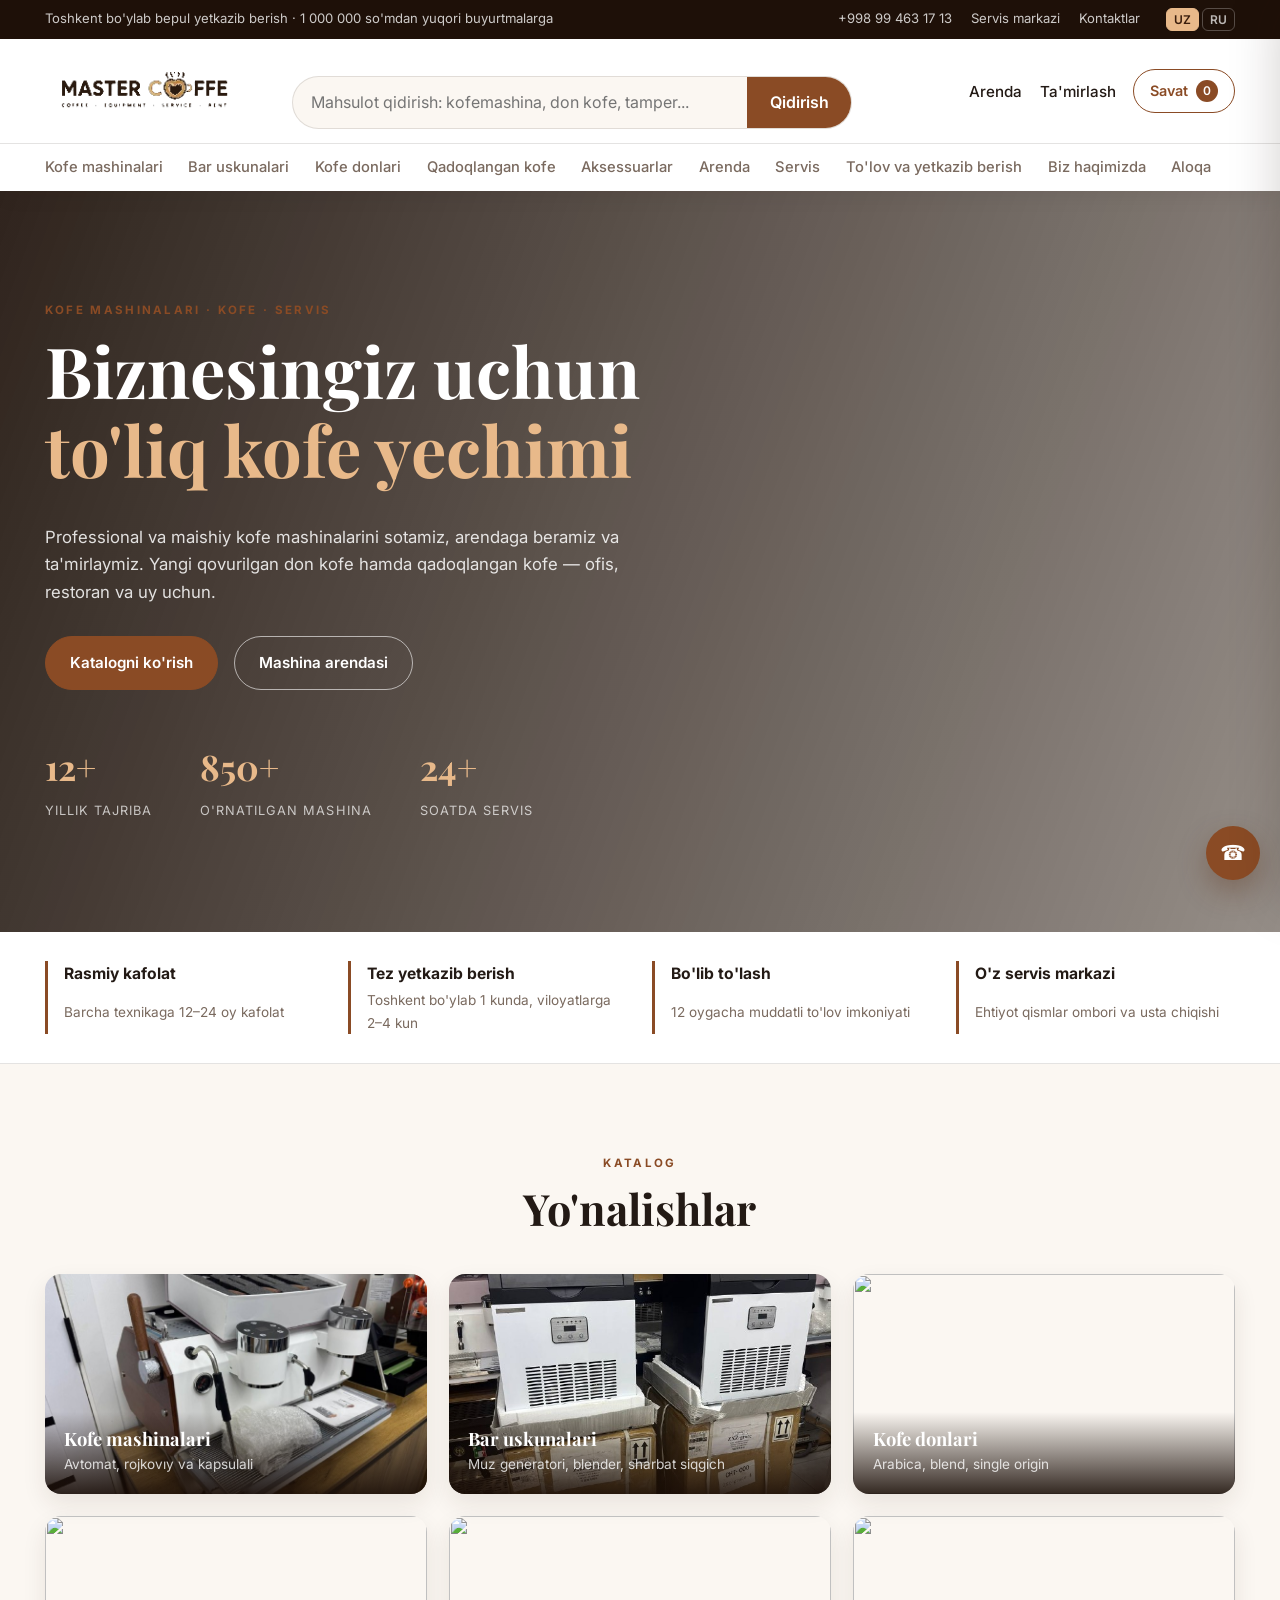
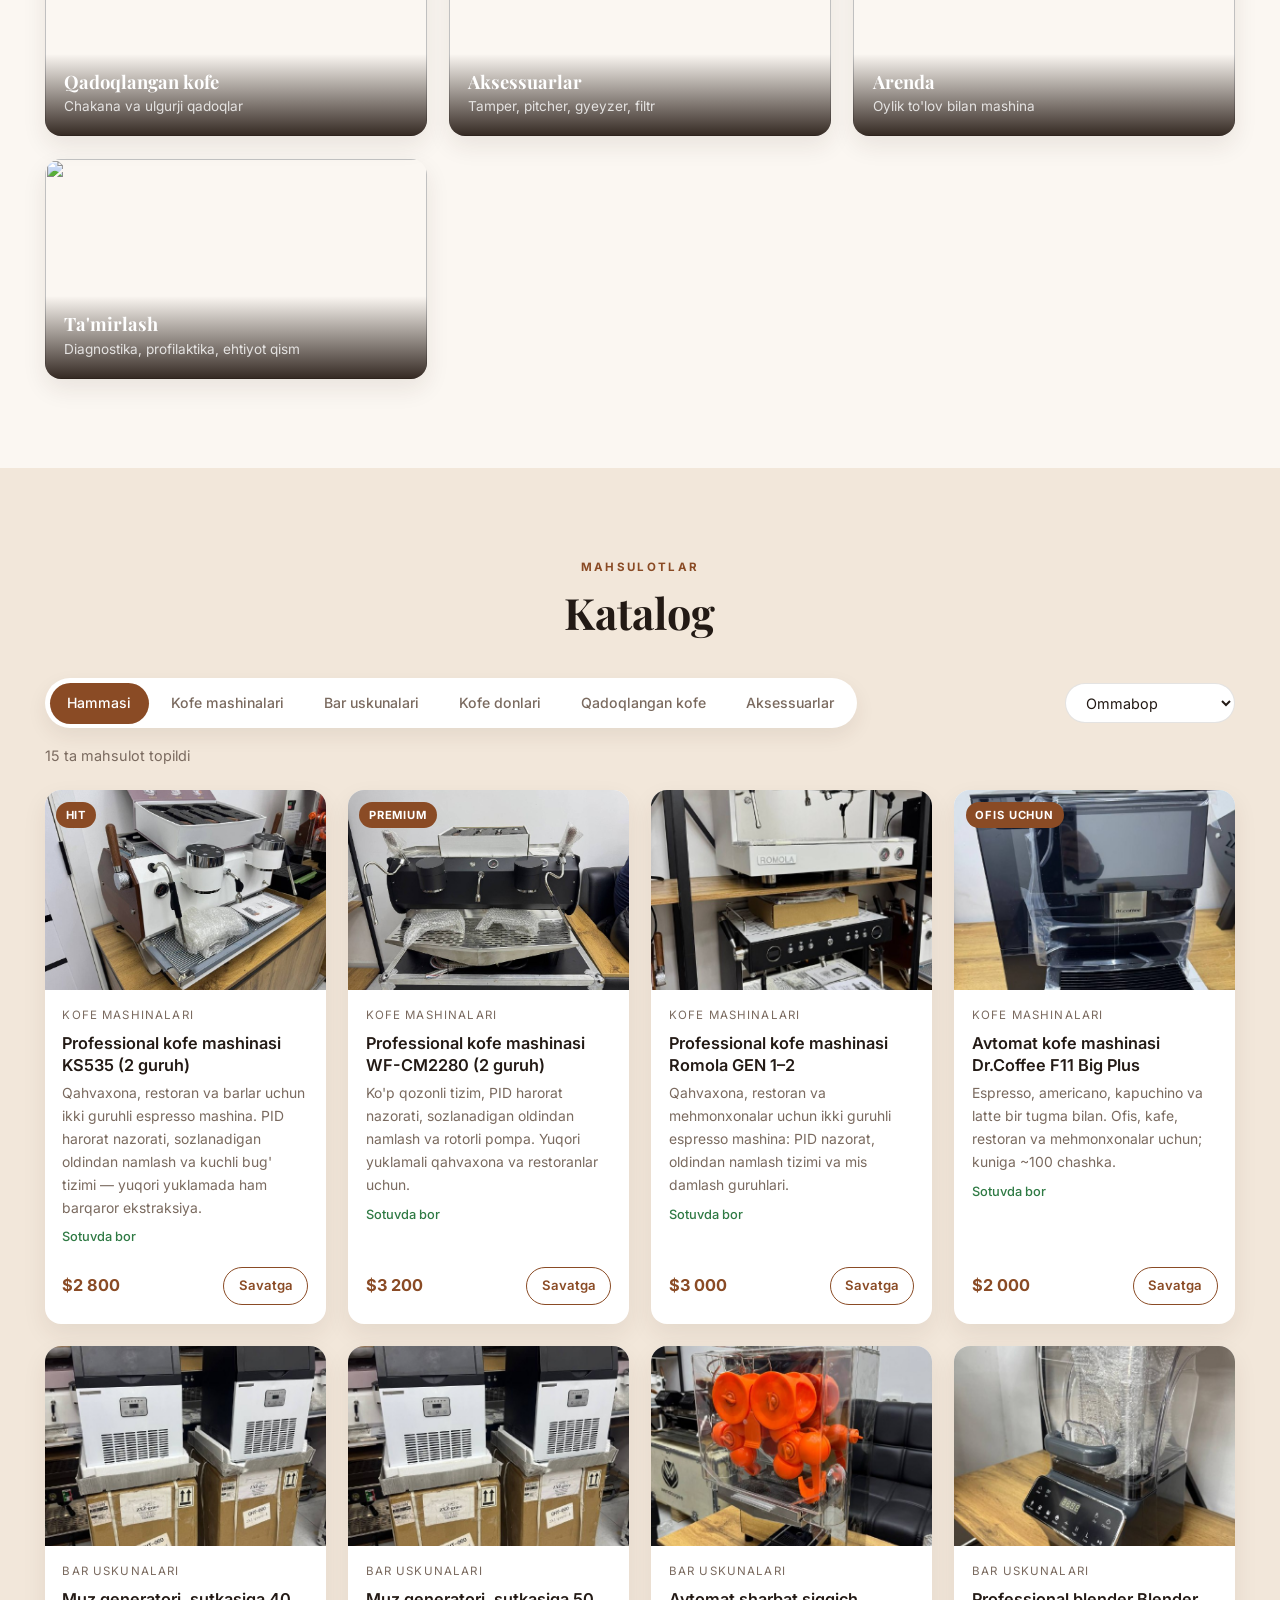
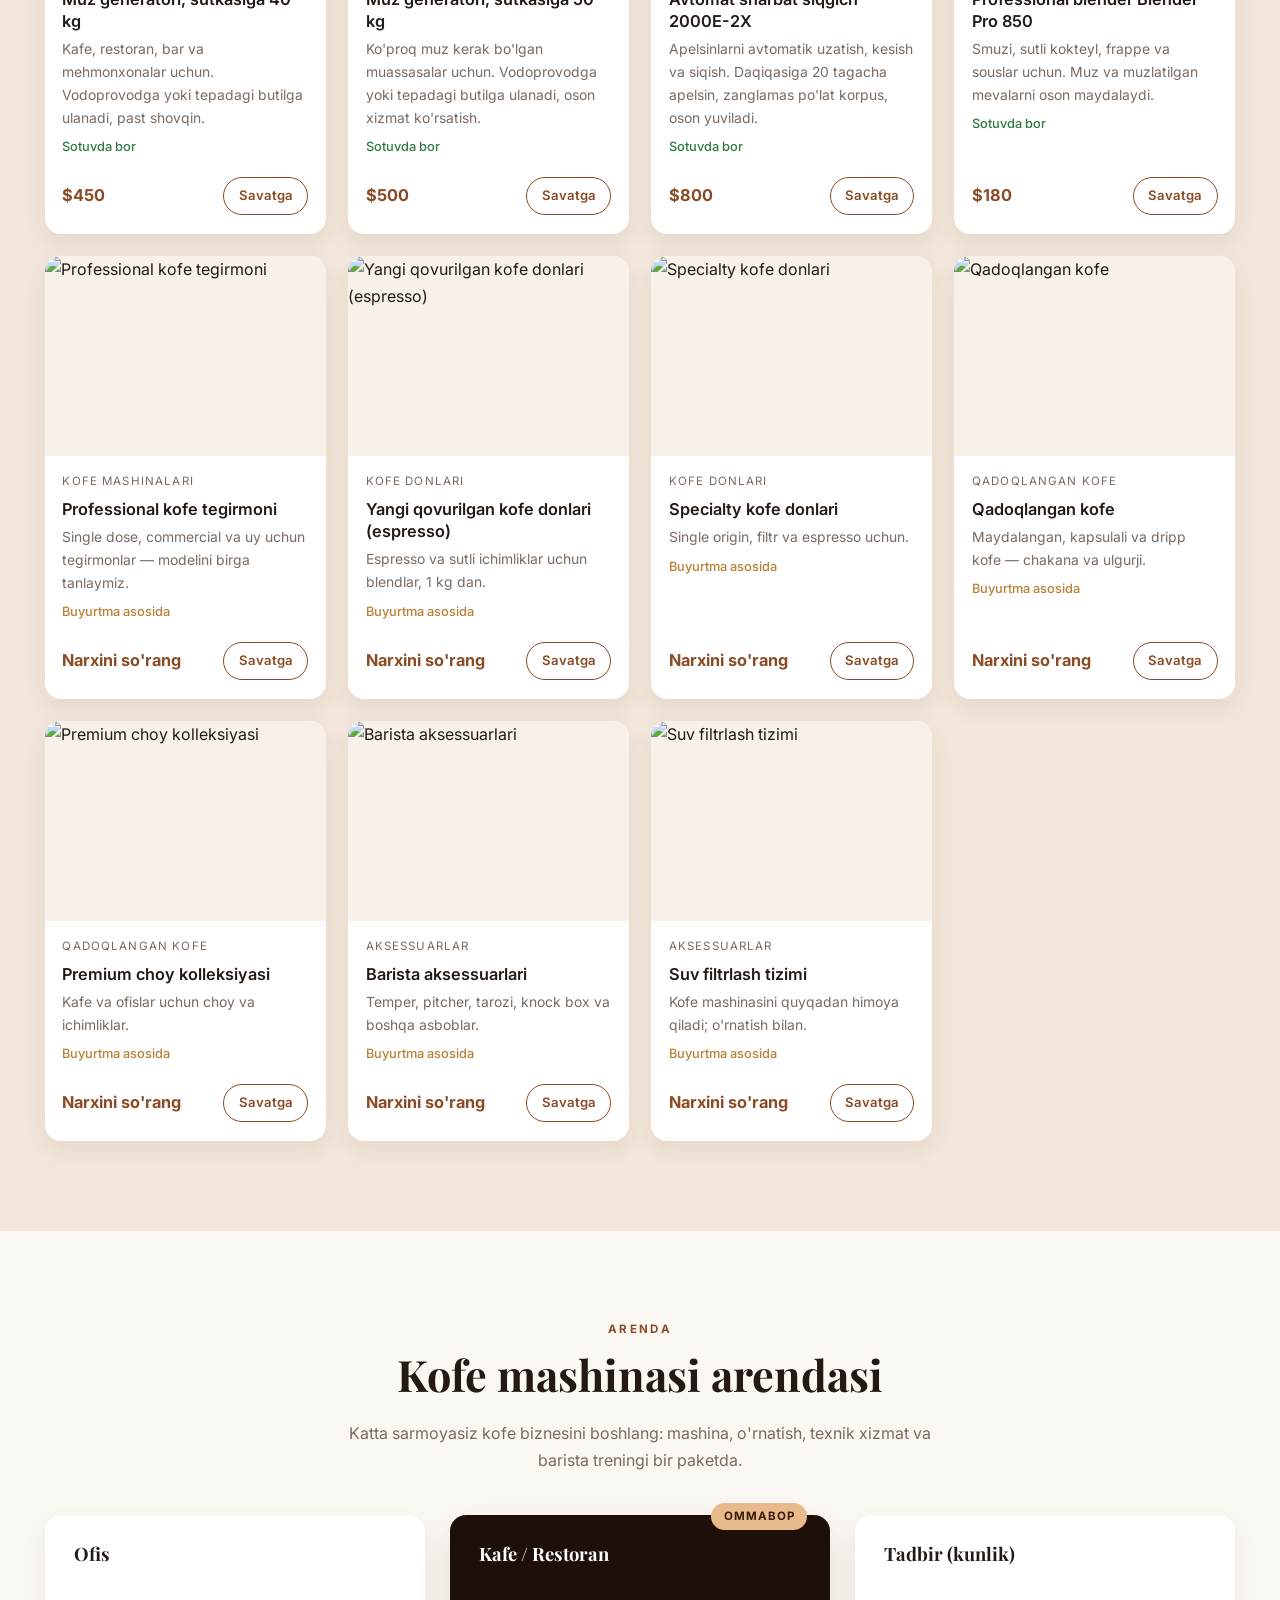
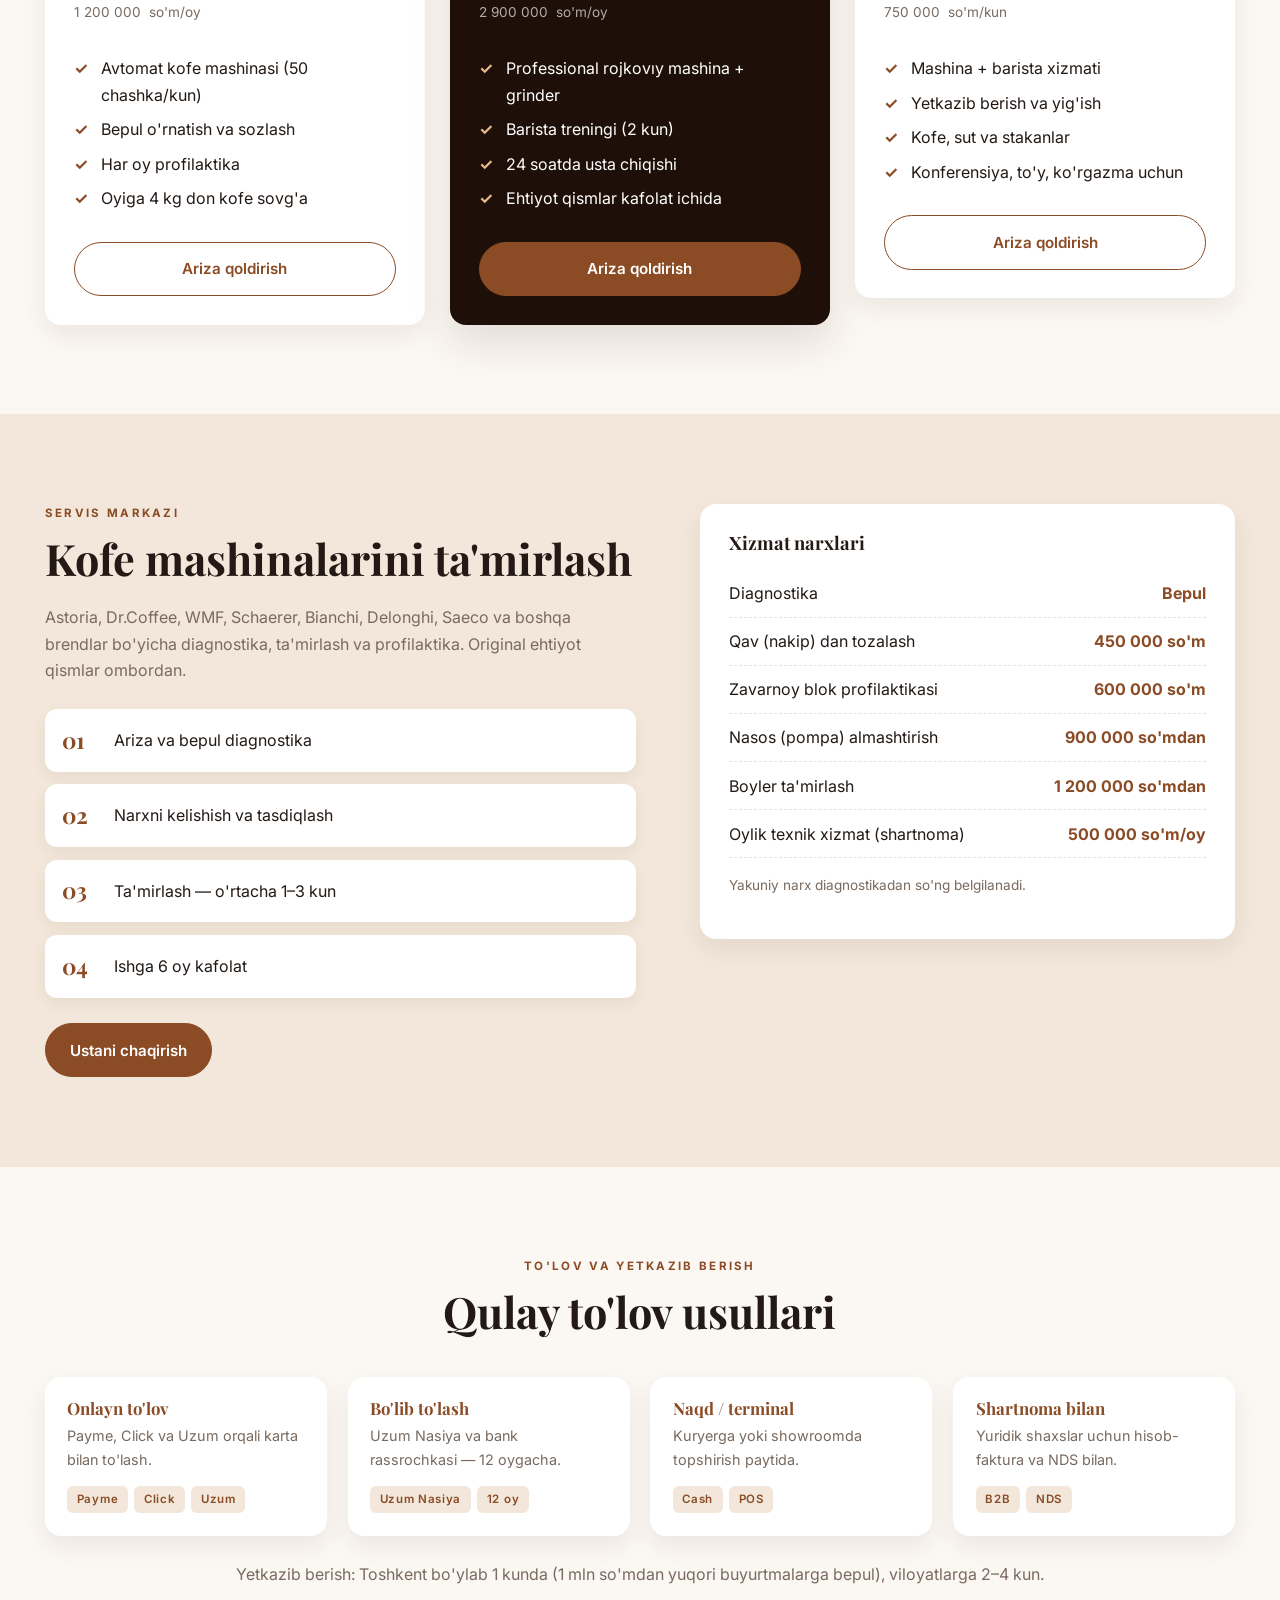
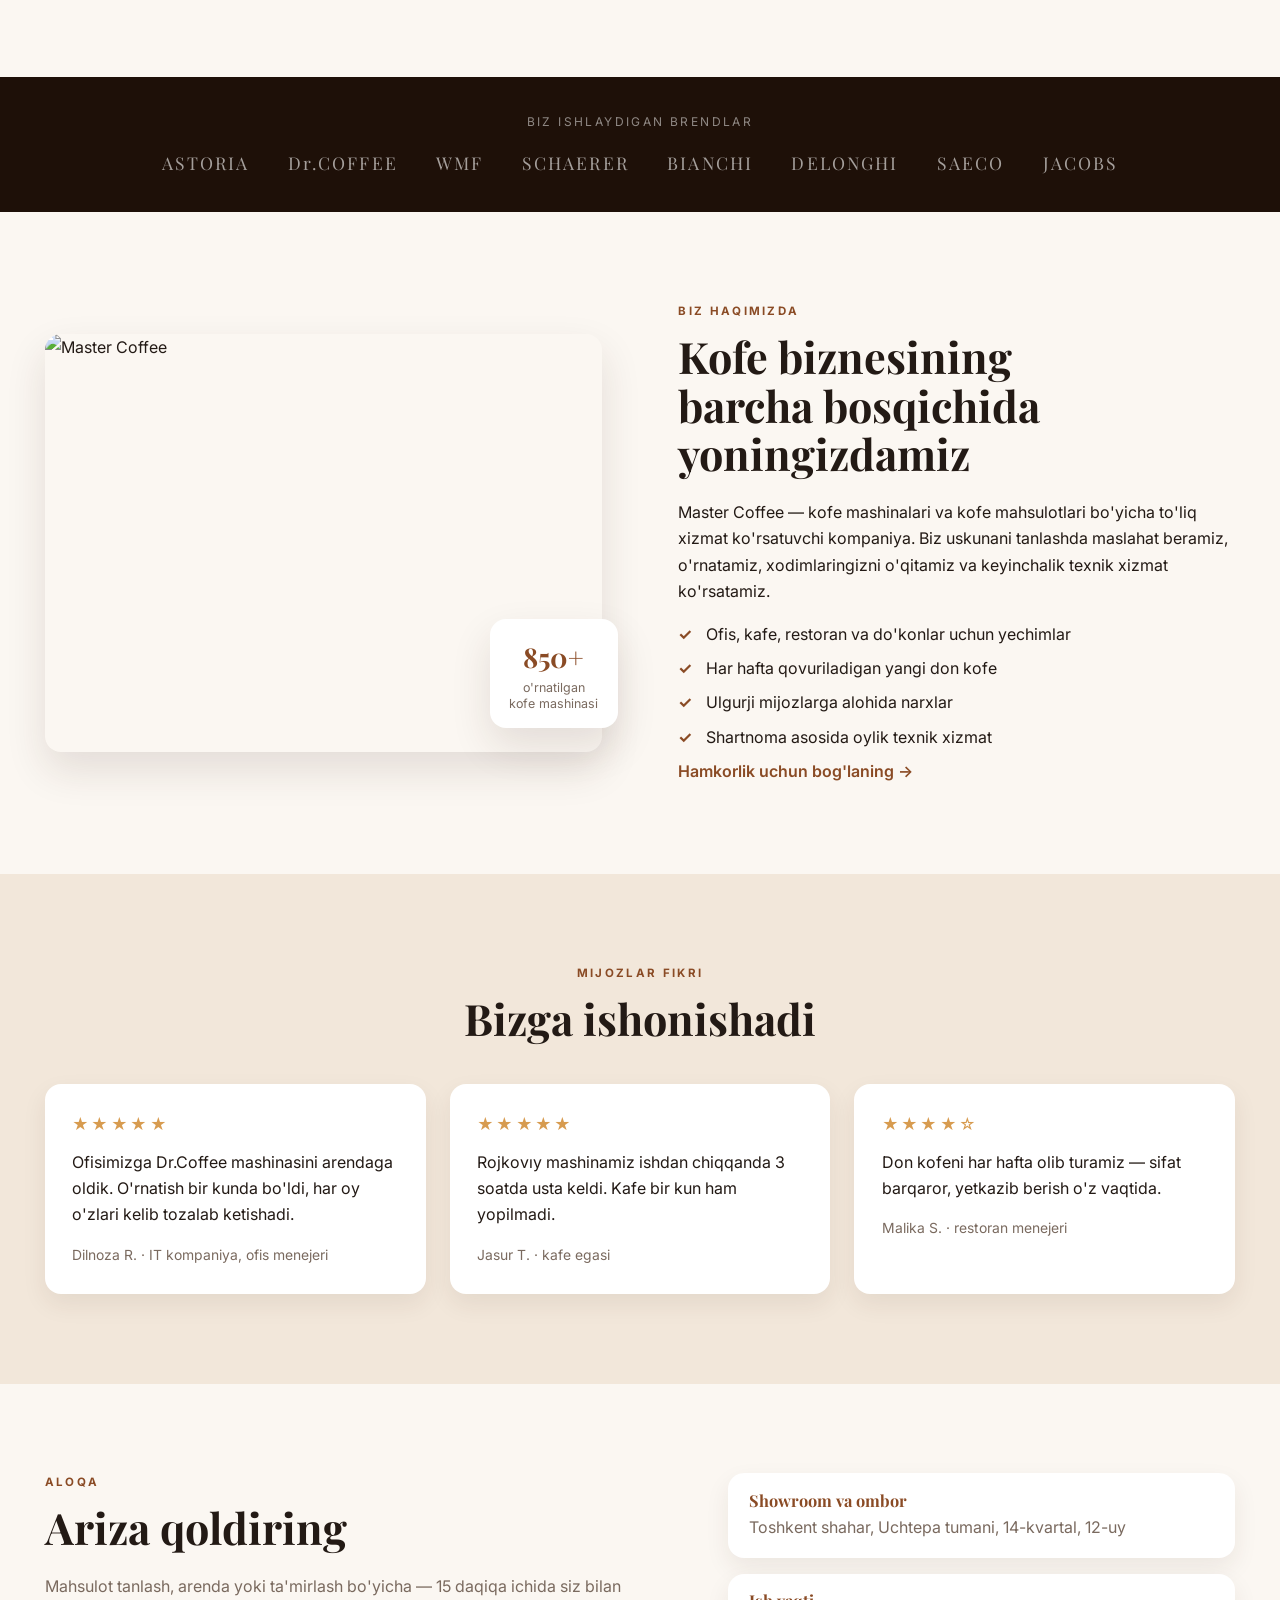
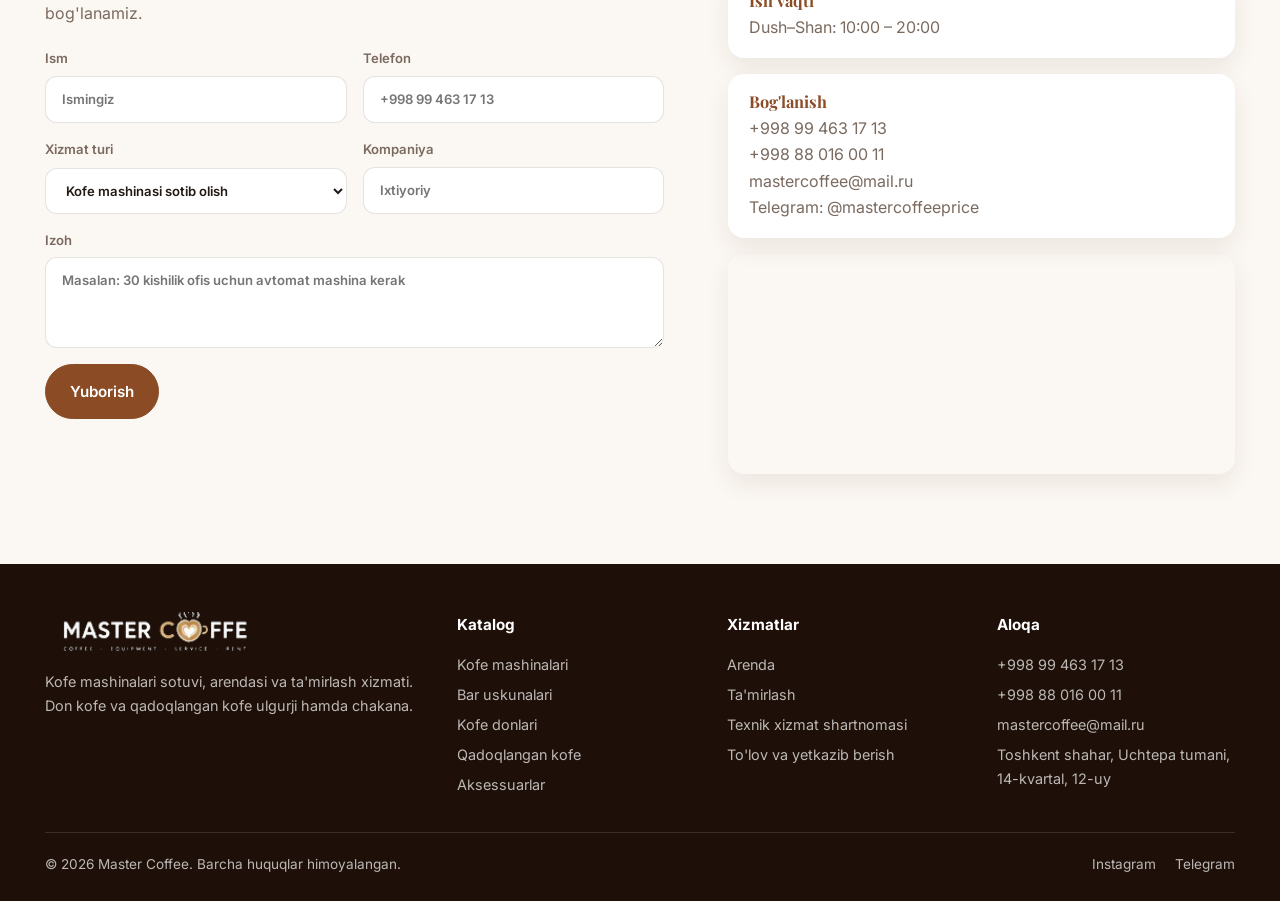
==== commit 7df51627: "Kontaktlar: email, ish vaqti 10–20, ikkinchi raqam; Facebook olib tashlandi Co-Authored-By: Avaz4ik " ====
--- a/index.html
+++ b/index.html
@@ -29,10 +29,10 @@
   "url":"https://mastercoffee.uz/",
   "logo":"https://mastercoffee.uz/assets/logo-dark.png",
   "image":"https://mastercoffee.uz/assets/og-image.jpg",
-  "telephone":"+998994631713",
-  "email":"info@mastercoffee.uz",
+  "telephone":["+998994631713","+998880160011"],
+  "email":"mastercoffee@mail.ru",
   "address":{"@type":"PostalAddress","streetAddress":"Uchtepa tumani, 14-kvartal, 12-uy","addressLocality":"Toshkent","addressCountry":"UZ"},
-  "openingHours":"Mo-Sa 09:00-19:00",
+  "openingHours":"Mo-Sa 10:00-20:00",
   "sameAs":["https://www.instagram.com/mastercoffee.uz","https://t.me/mastercoffeeprice"],
   "priceRange":"$$"
 }
@@ -342,7 +342,8 @@
       <div class="info__card"><h3 data-i18n="info.hours"></h3><p data-site="hours"></p></div>
       <div class="info__card"><h3 data-i18n="info.contact"></h3>
         <p><a href="tel:+998994631713" data-site="phone"></a><br>
-           <a href="mailto:info@mastercoffee.uz" data-site="email"></a><br>
+           <a href="tel:+998880160011" data-site="phone2"></a><br>
+           <a href="mailto:mastercoffee@mail.ru" data-site="email"></a><br>
            <a href="#" data-site="telegram" target="_blank" rel="noopener"></a></p>
       </div>
       <div class="info__map"><iframe title="Map" src="https://www.openstreetmap.org/export/embed.html?bbox=69.17%2C41.28%2C69.22%2C41.31&amp;layer=mapnik&amp;marker=41.295%2C69.195" loading="lazy"></iframe></div>
@@ -374,7 +375,8 @@
     <div>
       <h4 data-i18n="footer.contact"></h4>
       <a href="tel:+998994631713" data-site="phone"></a>
-      <a href="mailto:info@mastercoffee.uz" data-site="email"></a>
+      <a href="tel:+998880160011" data-site="phone2"></a>
+      <a href="mailto:mastercoffee@mail.ru" data-site="email"></a>
       <a href="#contact" data-site="addressShort"></a>
     </div>
   </div>
@@ -383,7 +385,6 @@
     <div class="socials">
       <a href="#" data-site="instagram" target="_blank" rel="noopener">Instagram</a>
       <a href="#" data-site="telegramLink" target="_blank" rel="noopener">Telegram</a>
-      <a href="#" data-site="facebook" target="_blank" rel="noopener">Facebook</a>
     </div>
   </div>
 </footer>
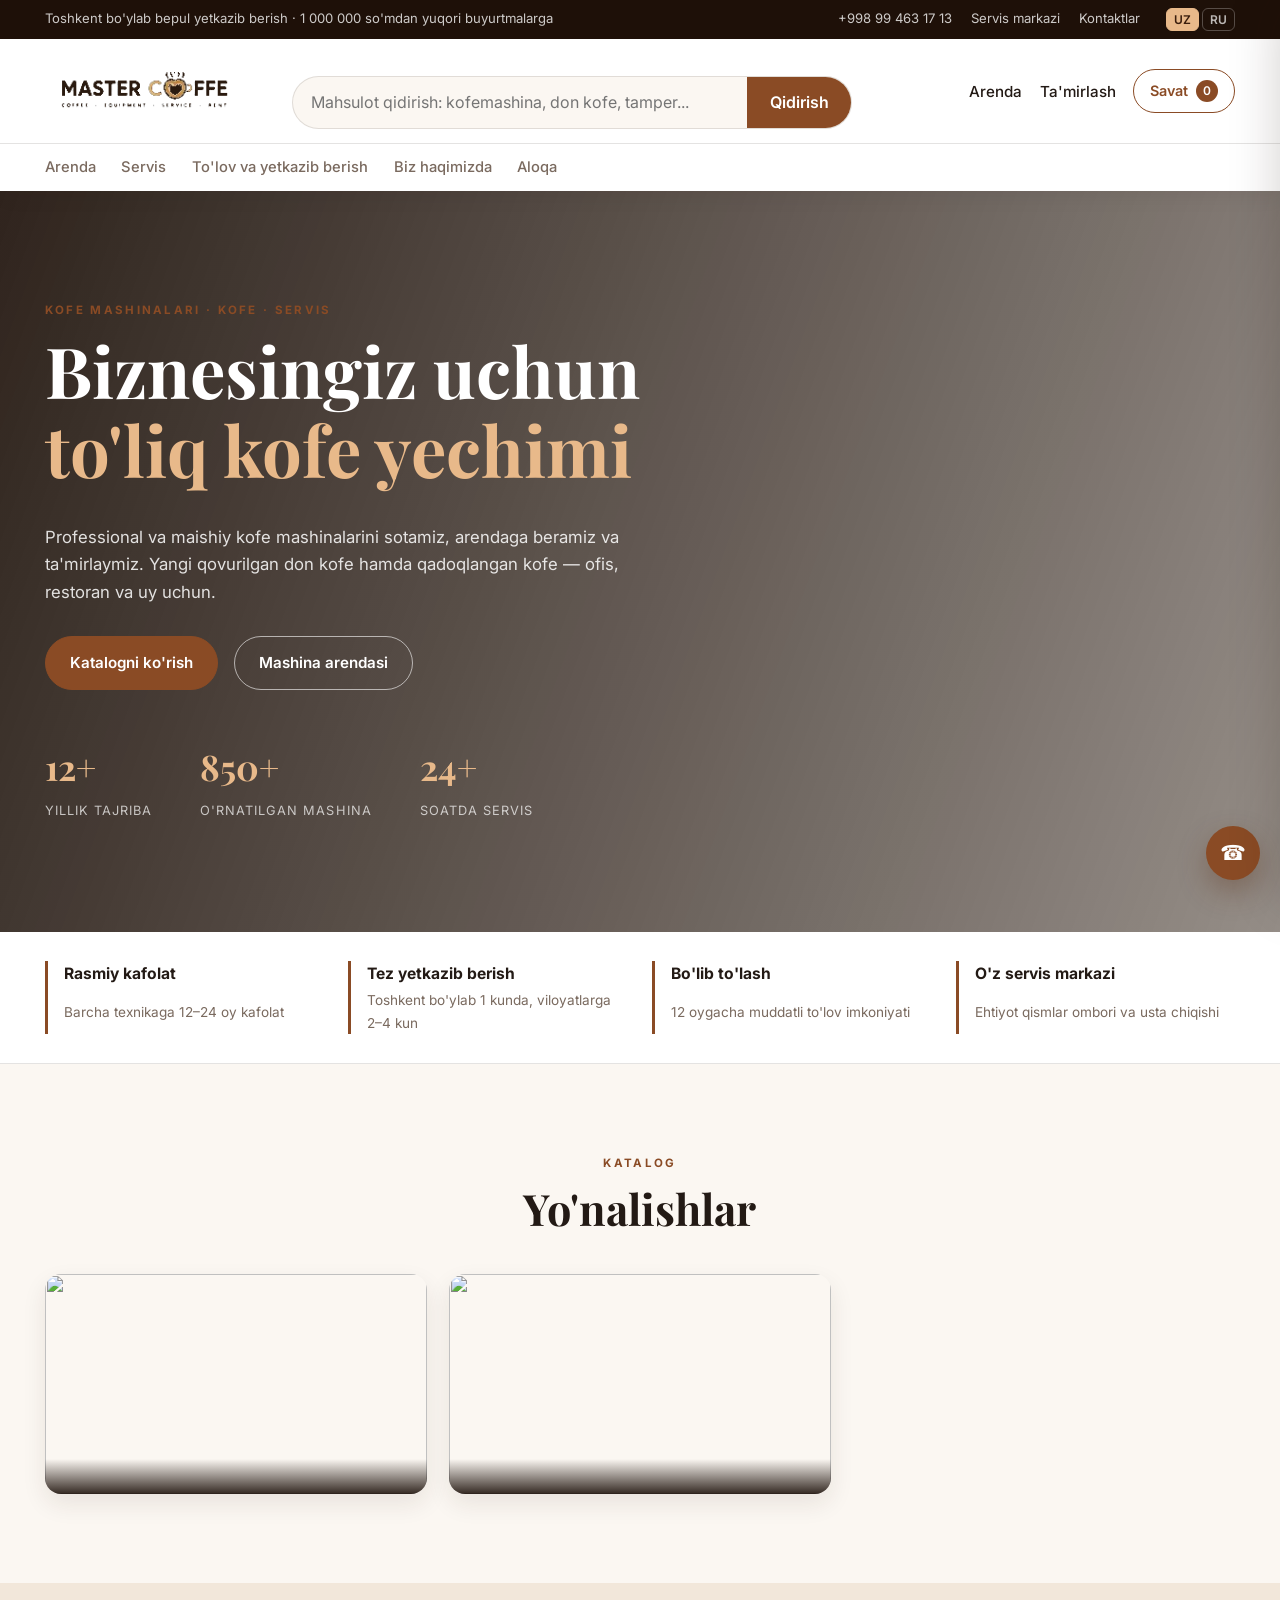
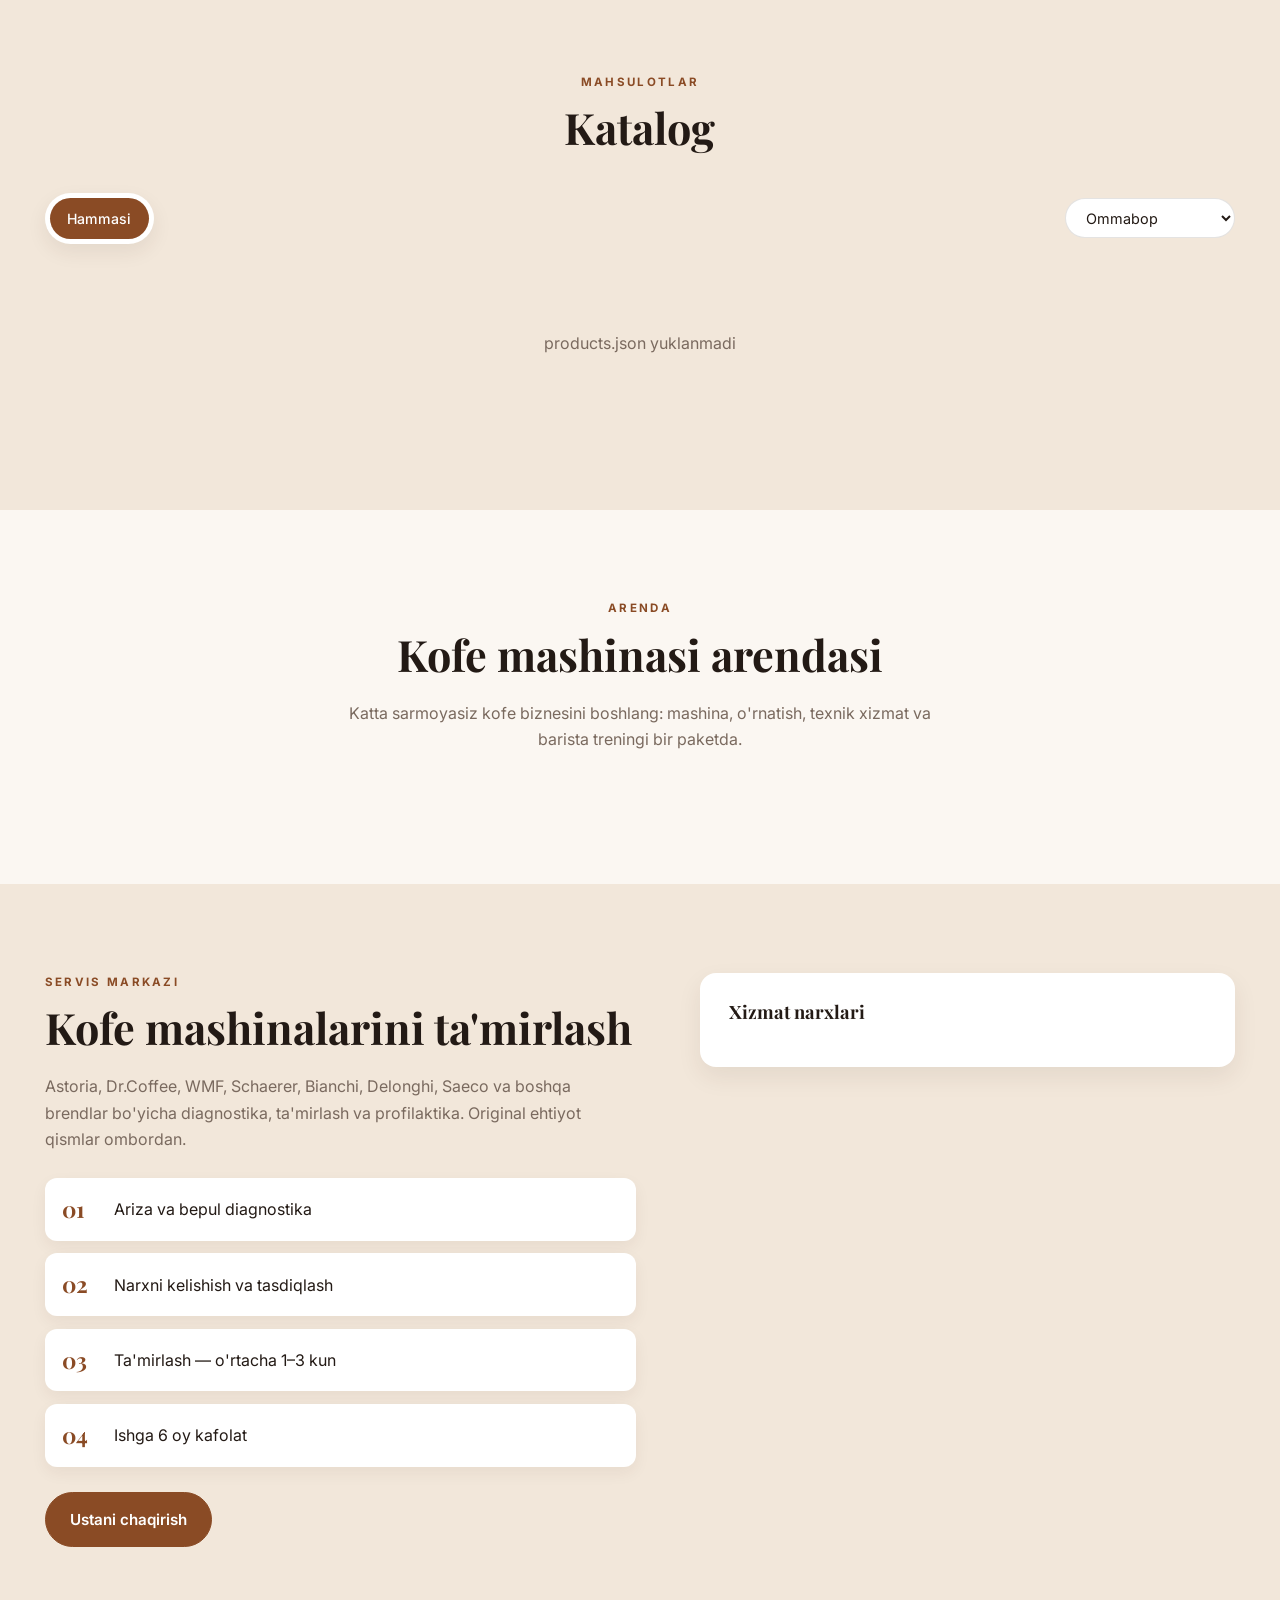
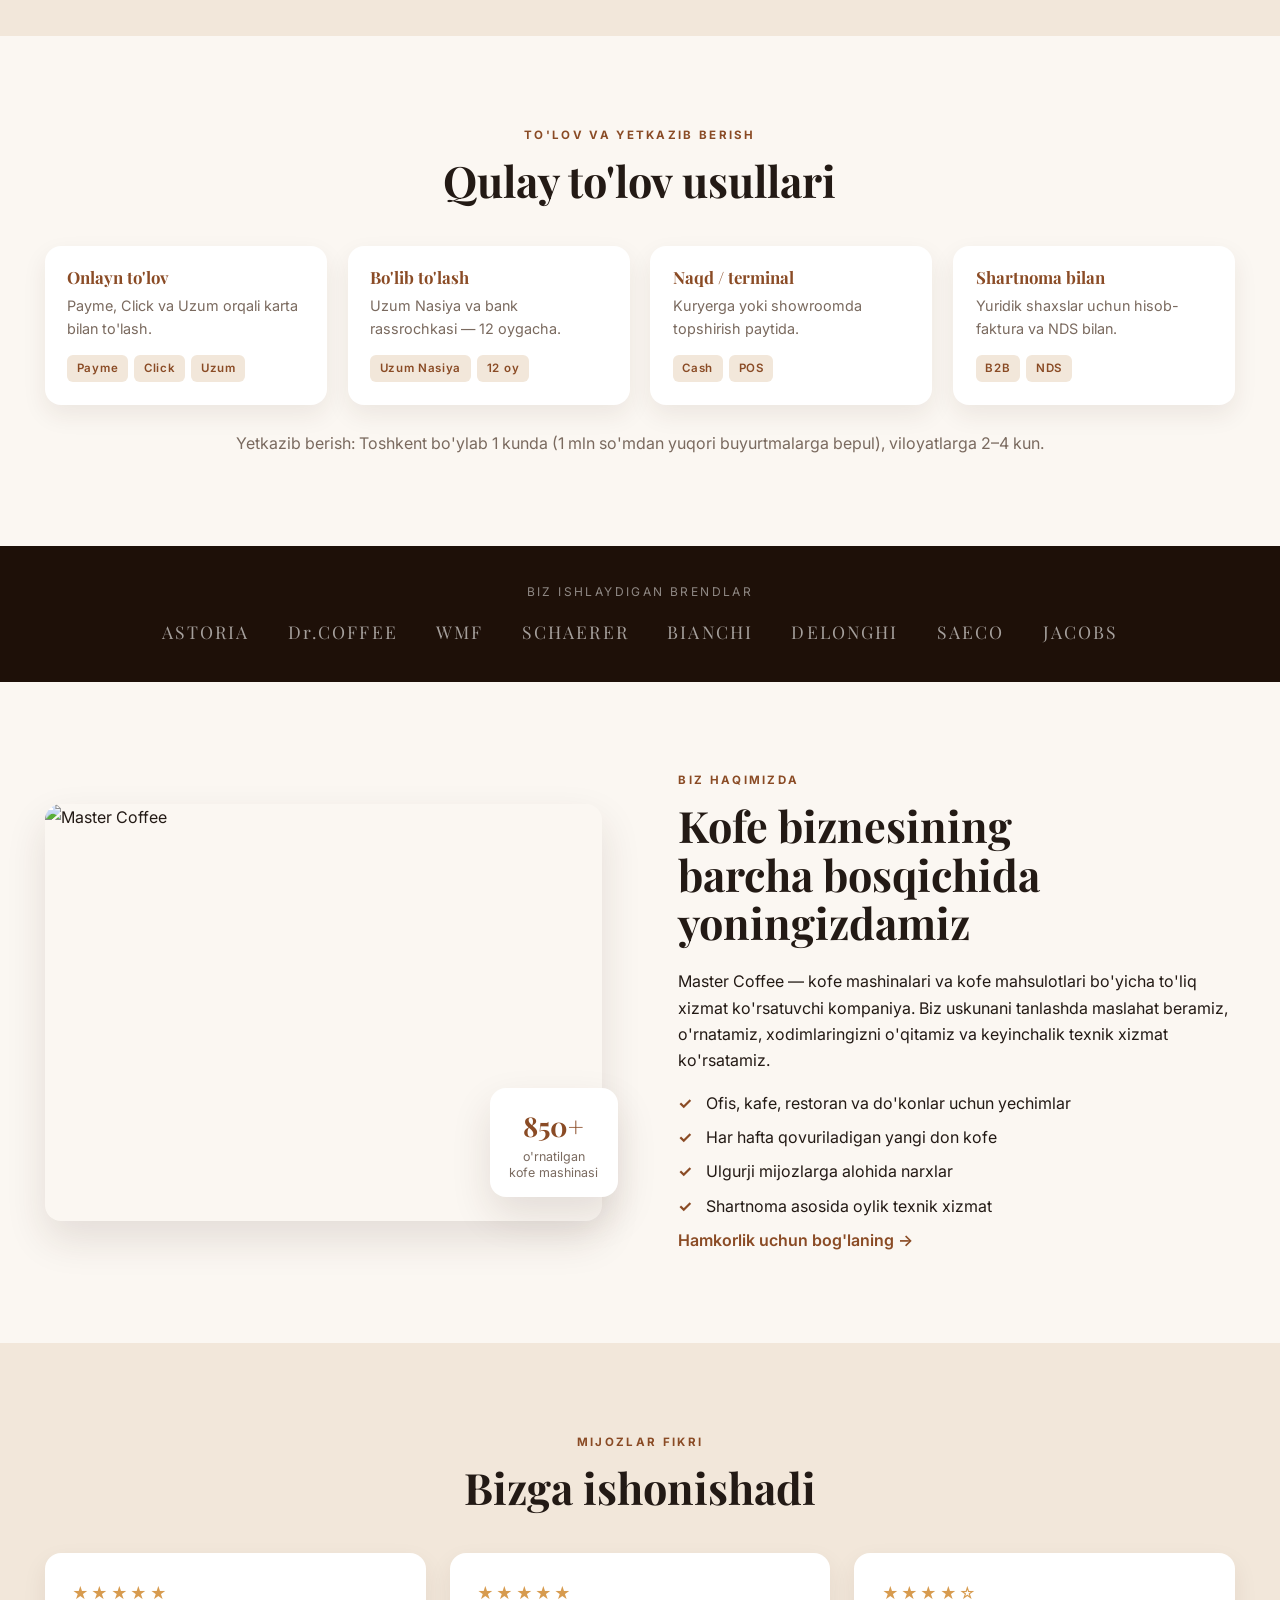
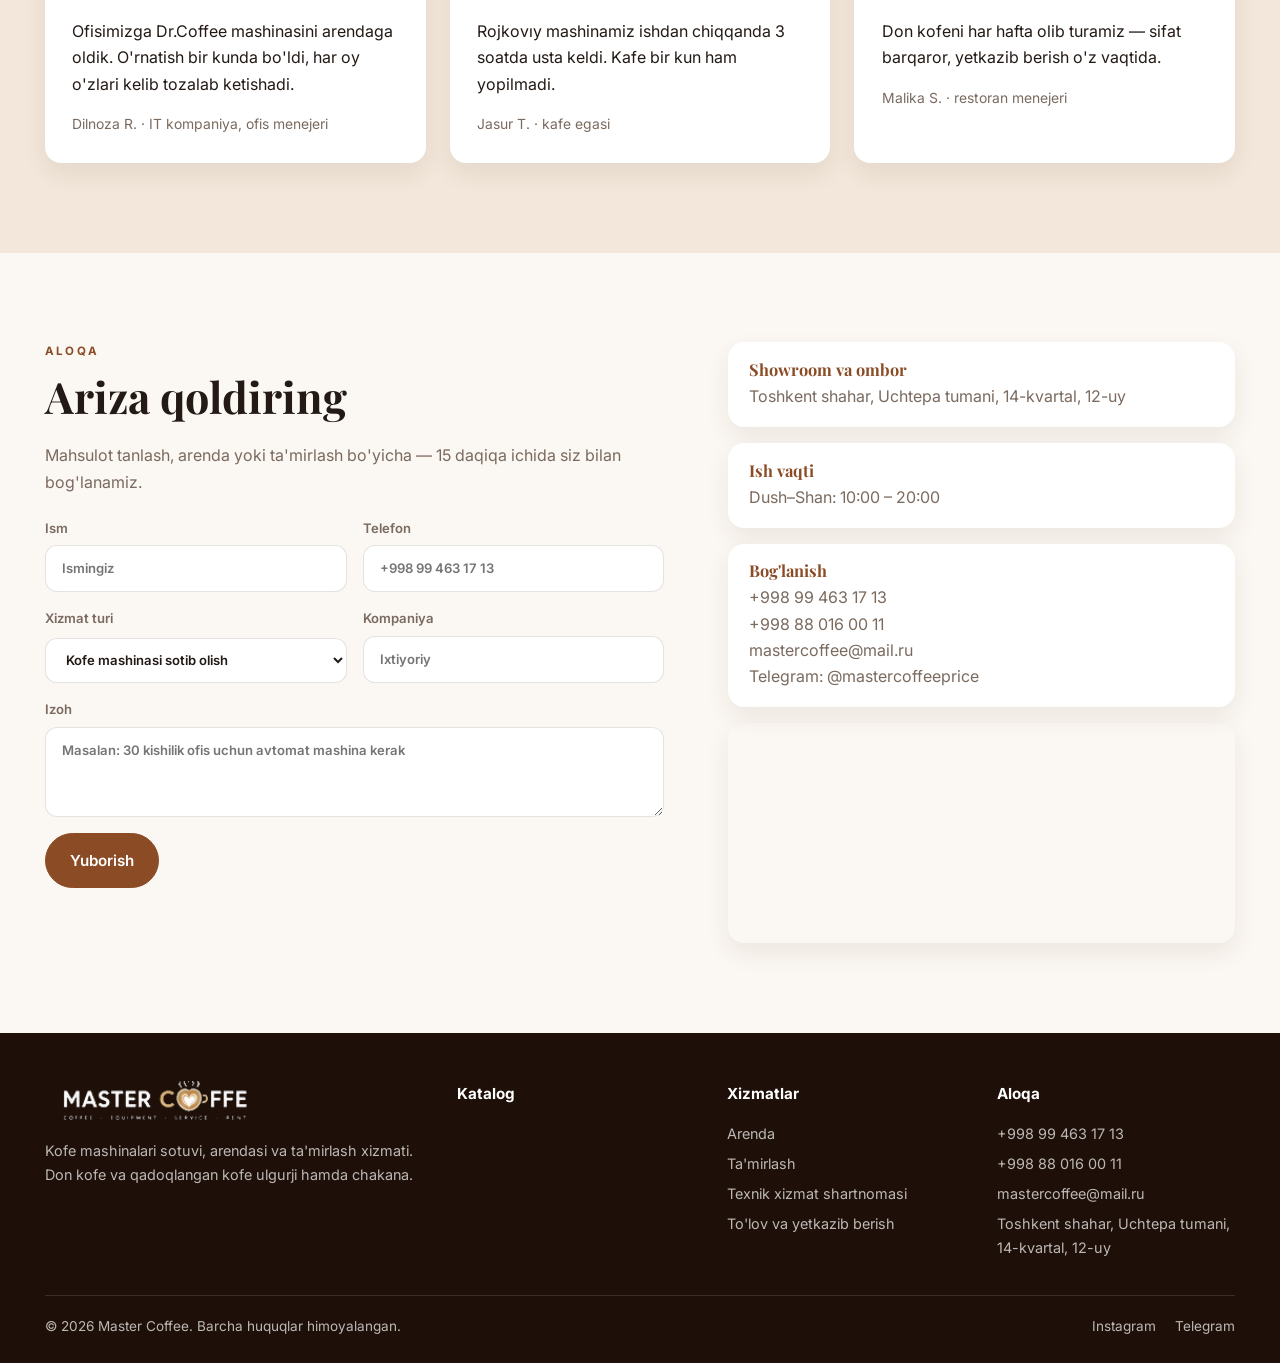
==== commit 434522ca: "Admin: yo'nalishlar, arenda tariflari va ta'mirlash narxlarini tahrirlash Co-Authored-By: Avaz4ik Na" ====
--- a/index.html
+++ b/index.html
@@ -78,11 +78,6 @@
   </div>
   <div class="catnav">
     <div class="container catnav__inner" id="catnav">
-      <a href="#catalog" data-jump="machines" data-i18n="cat.machines"></a>
-      <a href="#catalog" data-jump="bar" data-i18n="cat.bar"></a>
-      <a href="#catalog" data-jump="beans" data-i18n="cat.beans"></a>
-      <a href="#catalog" data-jump="packed" data-i18n="cat.packed"></a>
-      <a href="#catalog" data-jump="accessories" data-i18n="cat.accessories"></a>
       <a href="#rent" data-i18n="nav.rent"></a>
       <a href="#service" data-i18n="nav.service"></a>
       <a href="#payment" data-i18n="pay.eyebrow"></a>
@@ -125,36 +120,7 @@
       <p class="eyebrow" data-i18n="cats.eyebrow"></p>
       <h2 data-i18n="cats.title"></h2>
     </div>
-    <div class="cats__grid">
-      <a class="cat reveal" href="#catalog" data-jump="machines">
-        <img src="assets/products/ks535-1.jpg" alt="" loading="lazy">
-        <div><h3 data-i18n="cat.machines"></h3><span data-i18n="cats.machinesD"></span></div>
-      </a>
-      <a class="cat reveal" href="#catalog" data-jump="bar">
-        <img src="assets/products/ice-machine-1.jpg" alt="" loading="lazy">
-        <div><h3 data-i18n="cat.bar"></h3><span data-i18n="cats.barD"></span></div>
-      </a>
-      <a class="cat reveal" href="#catalog" data-jump="beans">
-        <img src="https://images.unsplash.com/photo-1442550528053-c431ecb55509?auto=format&fit=crop&w=700&q=80" alt="" loading="lazy">
-        <div><h3 data-i18n="cat.beans"></h3><span data-i18n="cats.beansD"></span></div>
-      </a>
-      <a class="cat reveal" href="#catalog" data-jump="packed">
-        <img src="https://images.unsplash.com/photo-1559525839-b184a4d698c7?auto=format&fit=crop&w=700&q=80" alt="" loading="lazy">
-        <div><h3 data-i18n="cat.packed"></h3><span data-i18n="cats.packedD"></span></div>
-      </a>
-      <a class="cat reveal" href="#catalog" data-jump="accessories">
-        <img src="https://images.unsplash.com/photo-1587734195503-904fca47e0e9?auto=format&fit=crop&w=700&q=80" alt="" loading="lazy">
-        <div><h3 data-i18n="cat.accessories"></h3><span data-i18n="cats.accessoriesD"></span></div>
-      </a>
-      <a class="cat reveal" href="#rent">
-        <img src="https://images.unsplash.com/photo-1521302080334-4bebac2763a6?auto=format&fit=crop&w=700&q=80" alt="" loading="lazy">
-        <div><h3 data-i18n="cats.rent"></h3><span data-i18n="cats.rentD"></span></div>
-      </a>
-      <a class="cat reveal" href="#service">
-        <img src="https://images.unsplash.com/photo-1610889556528-9a770e32642f?auto=format&fit=crop&w=700&q=80" alt="" loading="lazy">
-        <div><h3 data-i18n="cats.repair"></h3><span data-i18n="cats.repairD"></span></div>
-      </a>
-    </div>
+    <div class="cats__grid" id="catsGrid"></div>
   </div>
 </section>
 
@@ -167,11 +133,6 @@
     <div class="catalog__bar reveal">
       <div class="tabs" id="tabs">
         <button class="tab is-active" data-cat="all" data-i18n="catalog.all"></button>
-        <button class="tab" data-cat="machines" data-i18n="cat.machines"></button>
-        <button class="tab" data-cat="bar" data-i18n="cat.bar"></button>
-        <button class="tab" data-cat="beans" data-i18n="cat.beans"></button>
-        <button class="tab" data-cat="packed" data-i18n="cat.packed"></button>
-        <button class="tab" data-cat="accessories" data-i18n="cat.accessories"></button>
       </div>
       <select id="sort" aria-label="Sort">
         <option value="popular" data-i18n="sort.popular"></option>
@@ -192,33 +153,7 @@
       <h2 data-i18n="rent.title"></h2>
       <p class="muted" data-i18n="rent.sub"></p>
     </div>
-    <div class="plans">
-      <div class="plan reveal">
-        <h3 data-i18n="rent.p1"></h3>
-        <p class="plan__price"><span data-i18n="rent.p1price"></span> <span data-i18n="rent.perMonth"></span></p>
-        <ul class="ticks">
-          <li data-i18n="rent.p1l1"></li><li data-i18n="rent.p1l2"></li><li data-i18n="rent.p1l3"></li><li data-i18n="rent.p1l4"></li>
-        </ul>
-        <button class="btn btn--ghost-dark" data-rent="Ofis / Офис" data-i18n="rent.cta"></button>
-      </div>
-      <div class="plan plan--featured reveal">
-        <span class="plan__badge" data-i18n="rent.popular"></span>
-        <h3 data-i18n="rent.p2"></h3>
-        <p class="plan__price"><span data-i18n="rent.p2price"></span> <span data-i18n="rent.perMonth"></span></p>
-        <ul class="ticks">
-          <li data-i18n="rent.p2l1"></li><li data-i18n="rent.p2l2"></li><li data-i18n="rent.p2l3"></li><li data-i18n="rent.p2l4"></li>
-        </ul>
-        <button class="btn" data-rent="Kafe / Restoran" data-i18n="rent.cta"></button>
-      </div>
-      <div class="plan reveal">
-        <h3 data-i18n="rent.p3"></h3>
-        <p class="plan__price"><span data-i18n="rent.p3price"></span> <span data-i18n="rent.perDay"></span></p>
-        <ul class="ticks">
-          <li data-i18n="rent.p3l1"></li><li data-i18n="rent.p3l2"></li><li data-i18n="rent.p3l3"></li><li data-i18n="rent.p3l4"></li>
-        </ul>
-        <button class="btn btn--ghost-dark" data-rent="Tadbir / Мероприятие" data-i18n="rent.cta"></button>
-      </div>
-    </div>
+    <div class="plans" id="plans"></div>
   </div>
 </section>
 
@@ -238,15 +173,8 @@
     </div>
     <div class="pricelist reveal">
       <h3 data-i18n="srv.priceTitle"></h3>
-      <ul>
-        <li><span data-i18n="srv.r1"></span><b data-i18n="srv.r1v"></b></li>
-        <li><span data-i18n="srv.r2"></span><b data-i18n="srv.r2v"></b></li>
-        <li><span data-i18n="srv.r3"></span><b data-i18n="srv.r3v"></b></li>
-        <li><span data-i18n="srv.r4"></span><b data-i18n="srv.r4v"></b></li>
-        <li><span data-i18n="srv.r5"></span><b data-i18n="srv.r5v"></b></li>
-        <li><span data-i18n="srv.r6"></span><b data-i18n="srv.r6v"></b></li>
-      </ul>
-      <p class="muted small" data-i18n="srv.note"></p>
+      <ul id="priceList"></ul>
+      <p class="muted small" id="srvNote"></p>
     </div>
   </div>
 </section>
@@ -359,11 +287,7 @@
     </div>
     <div>
       <h4 data-i18n="footer.catalog"></h4>
-      <a href="#catalog" data-jump="machines" data-i18n="cat.machines"></a>
-      <a href="#catalog" data-jump="bar" data-i18n="cat.bar"></a>
-      <a href="#catalog" data-jump="beans" data-i18n="cat.beans"></a>
-      <a href="#catalog" data-jump="packed" data-i18n="cat.packed"></a>
-      <a href="#catalog" data-jump="accessories" data-i18n="cat.accessories"></a>
+      <div id="footCats"></div>
     </div>
     <div>
       <h4 data-i18n="footer.services"></h4>
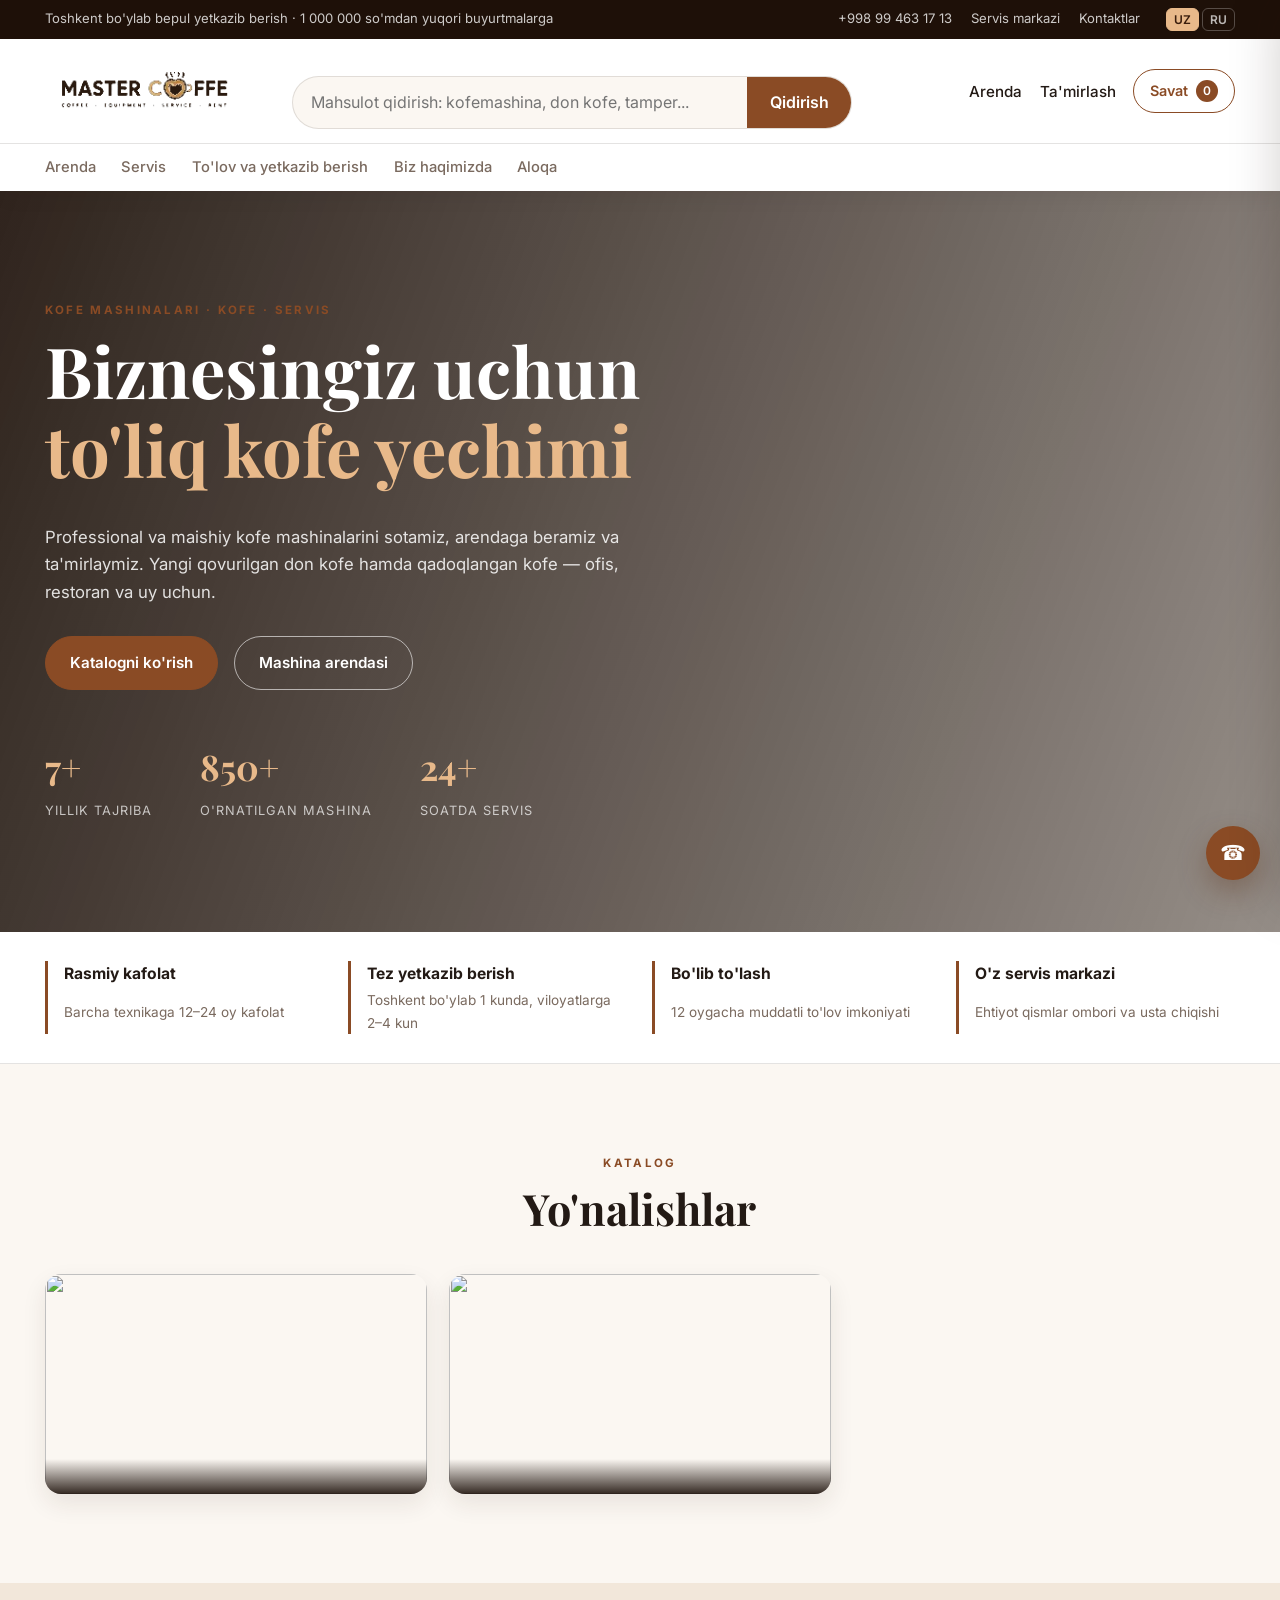
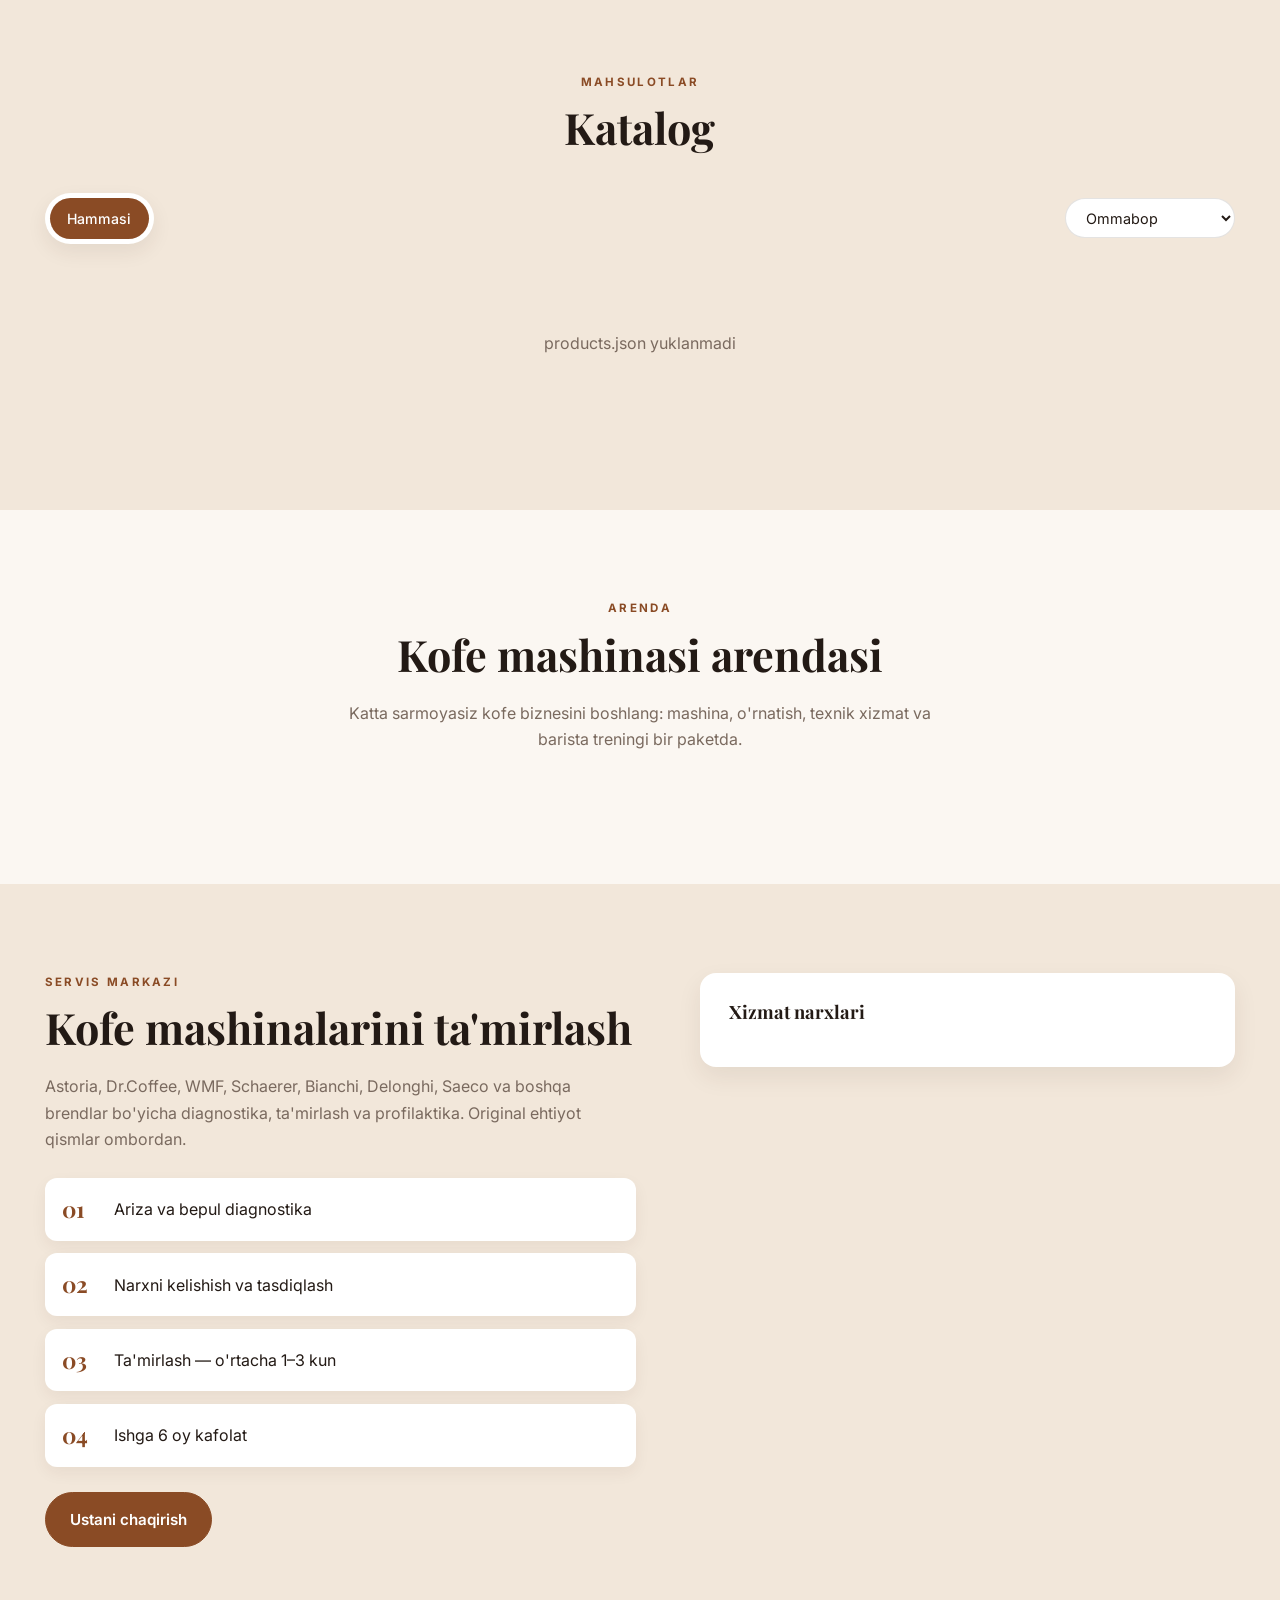
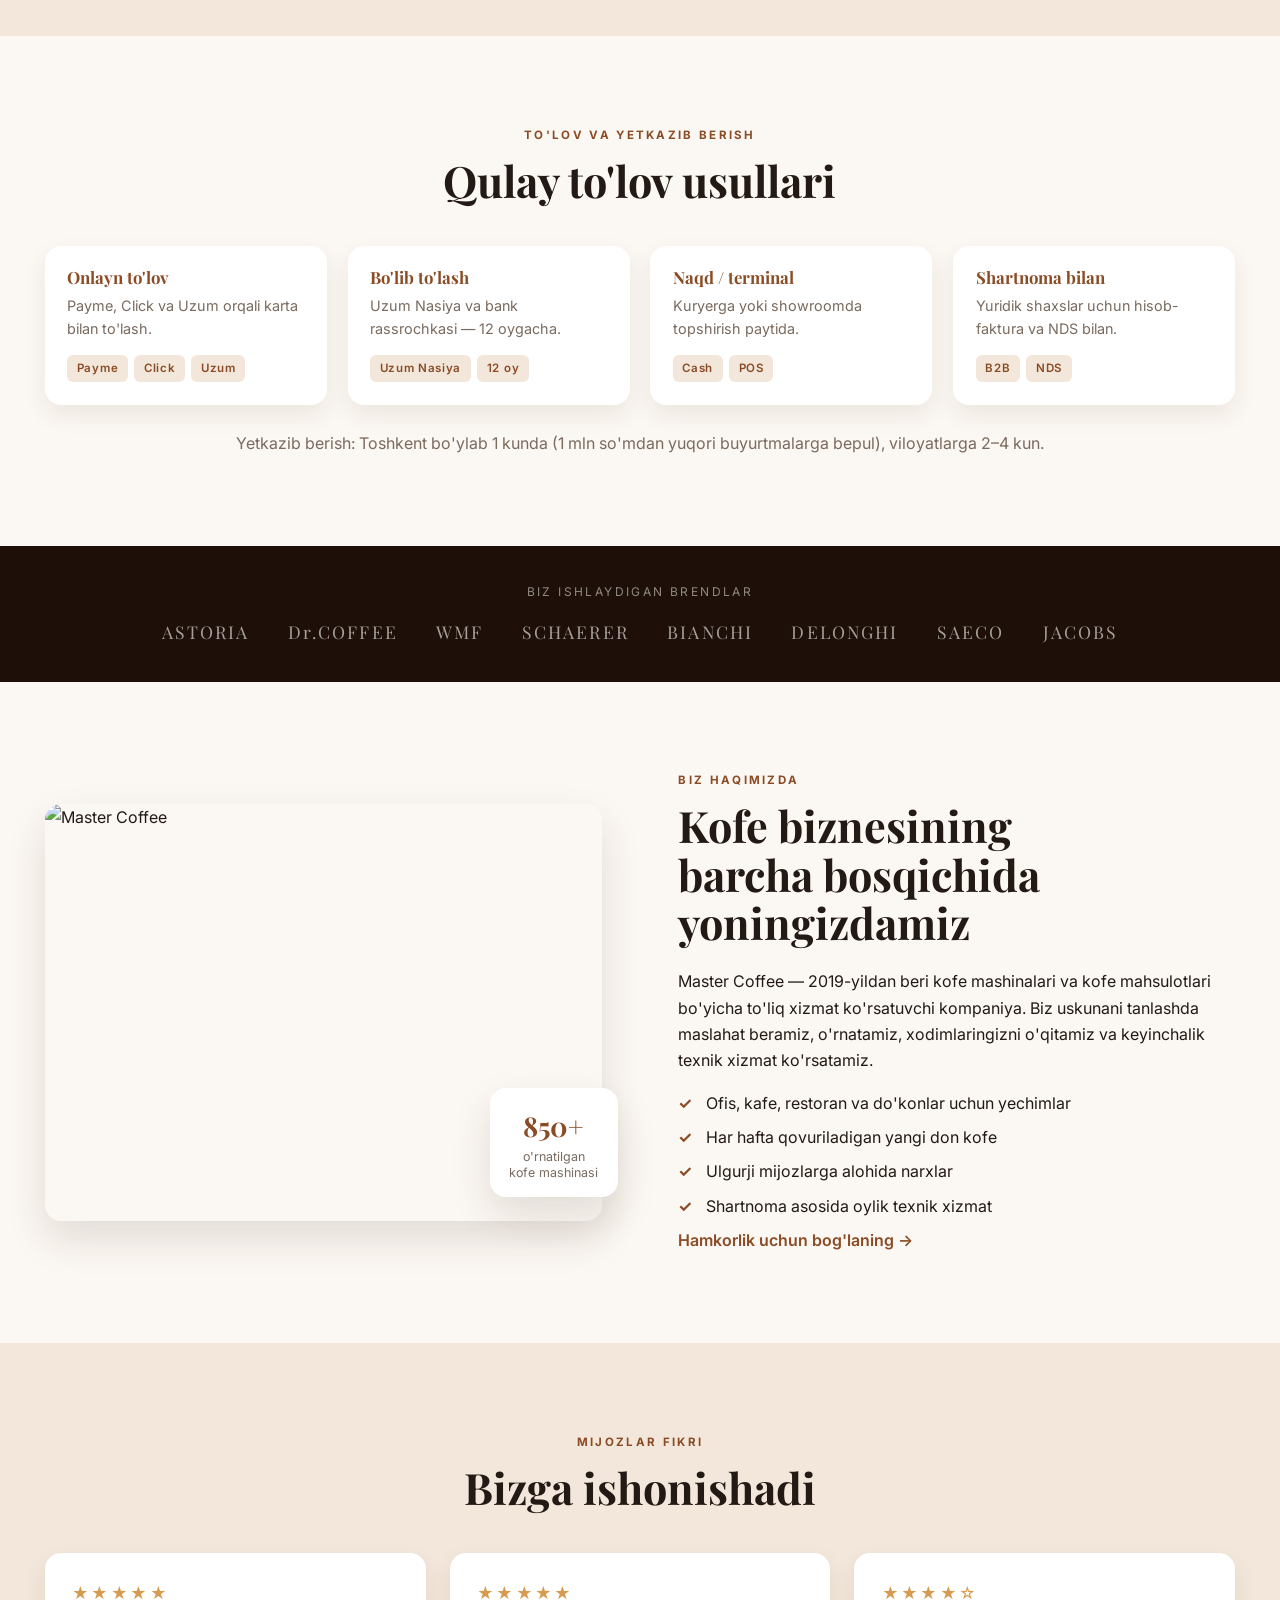
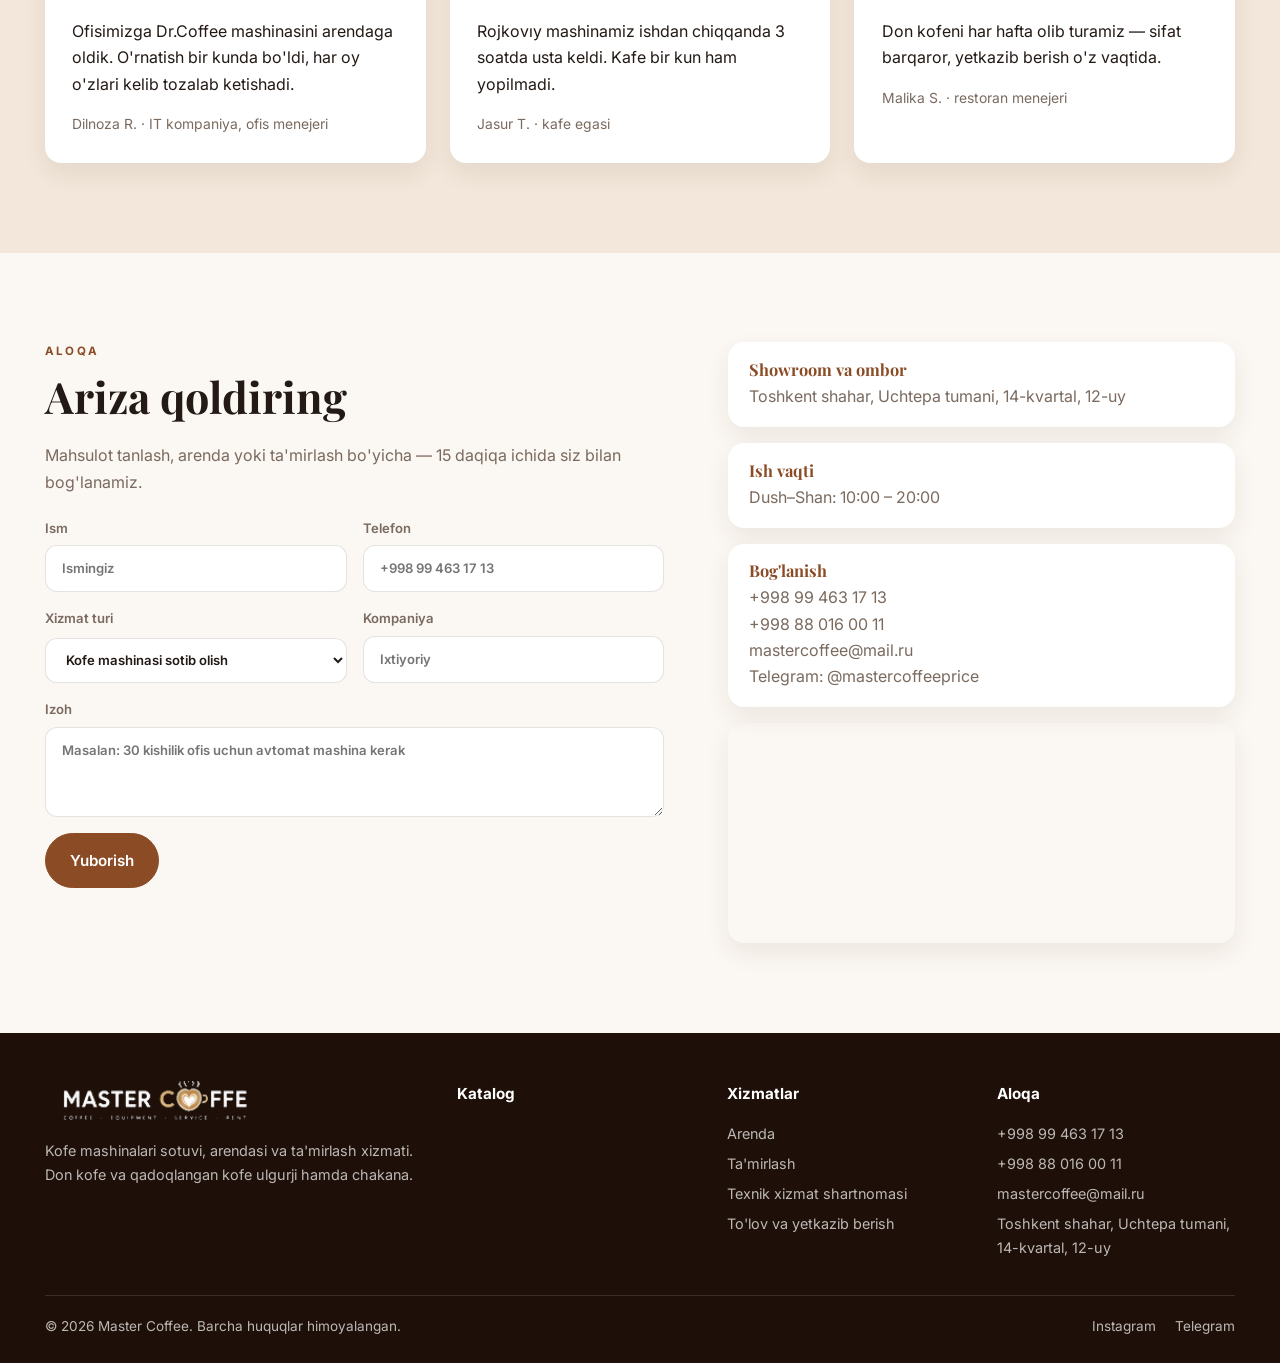
==== commit c8c9da64: "About: tashkil topgan yil 2019, tajriba yili avtomatik hisoblanadi Co-Authored-By: Avaz4ik Nabijonov" ====
--- a/index.html
+++ b/index.html
@@ -25,6 +25,7 @@
   "@context":"https://schema.org",
   "@type":"Store",
   "name":"Master Coffee",
+  "foundingDate":"2019",
   "description":"Kofe mashinalari sotuvi, arendasi va ta'mirlash. Don kofe va qadoqlangan kofe.",
   "url":"https://mastercoffee.uz/",
   "logo":"https://mastercoffee.uz/assets/logo-dark.png",
@@ -98,7 +99,7 @@
       <a href="#rent" class="btn btn--ghost" data-i18n="hero.rentBtn"></a>
     </div>
     <div class="hero__stats reveal">
-      <div><strong data-count="12">0</strong><span data-i18n="hero.stat1"></span></div>
+      <div><strong data-count="7" data-since="2019">0</strong><span data-i18n="hero.stat1"></span></div>
       <div><strong data-count="850">0</strong><span data-i18n="hero.stat2"></span></div>
       <div><strong data-count="24">0</strong><span data-i18n="hero.stat3"></span></div>
     </div>
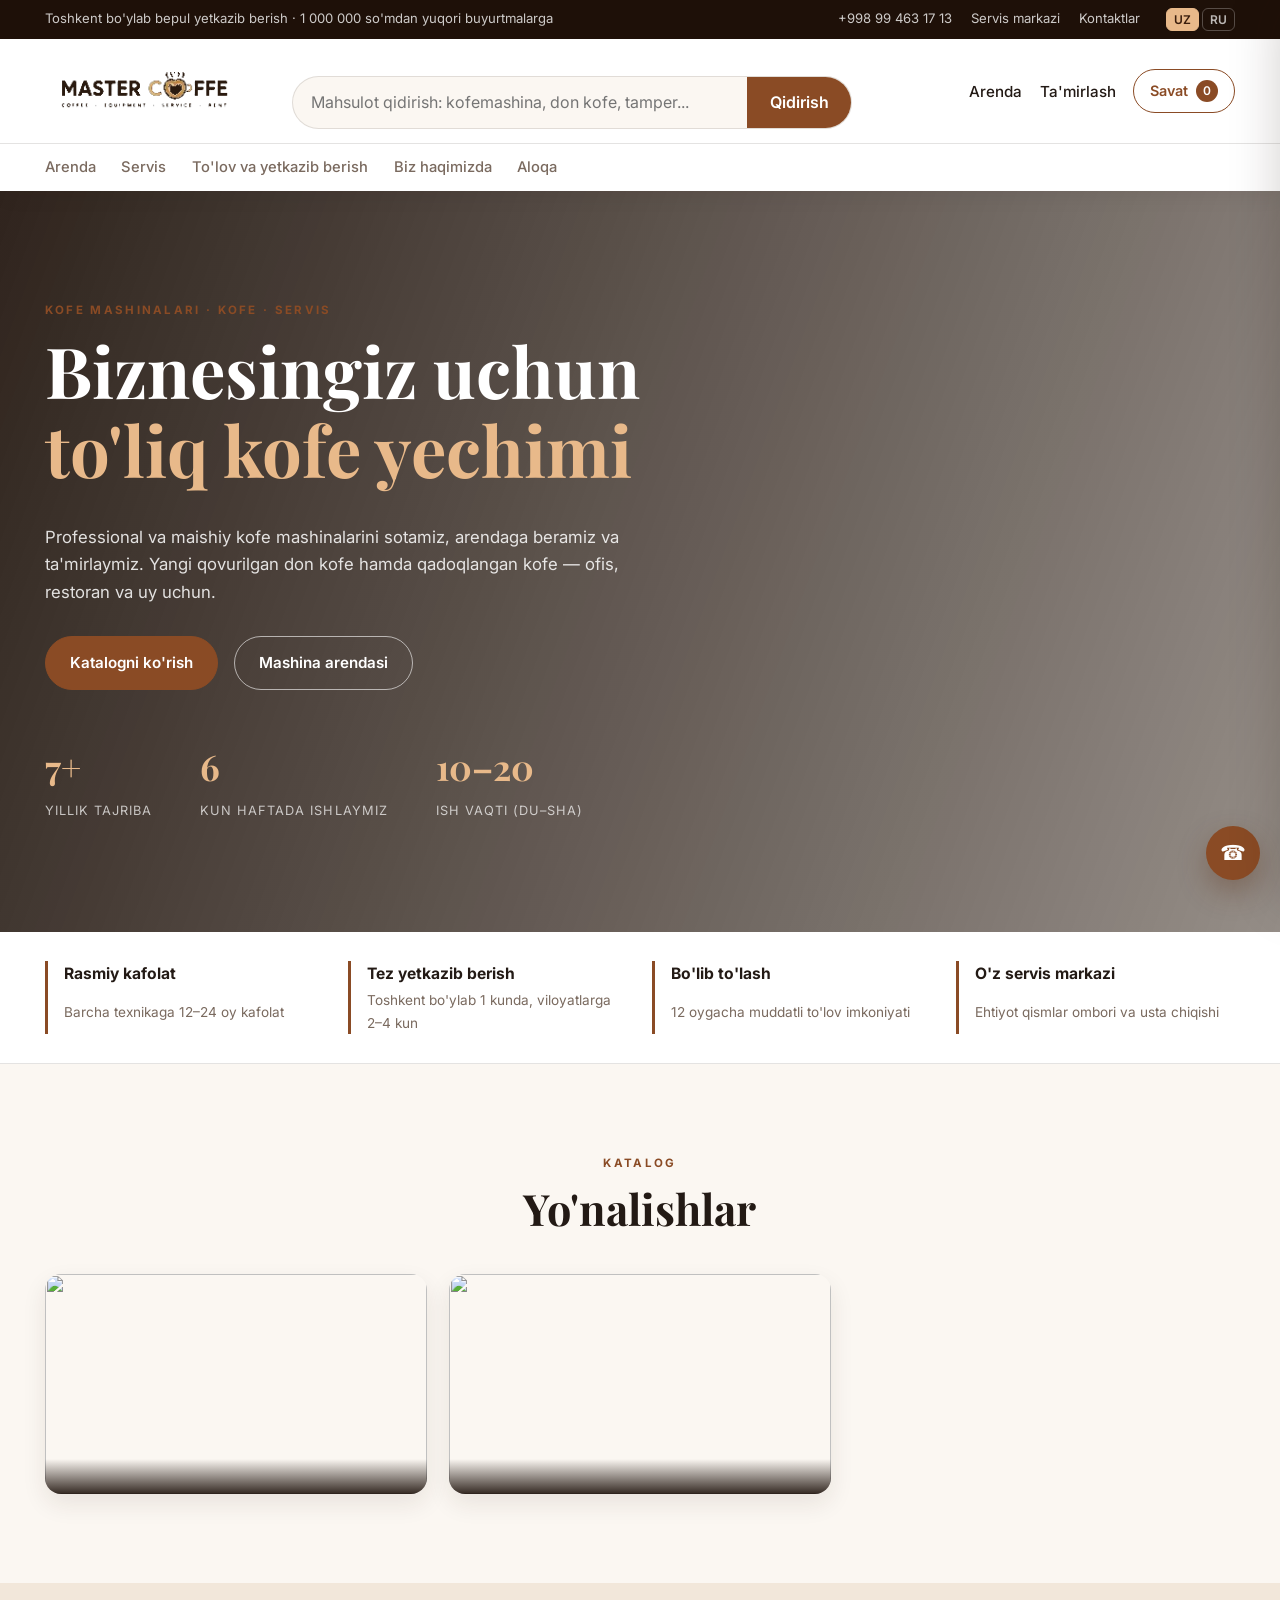
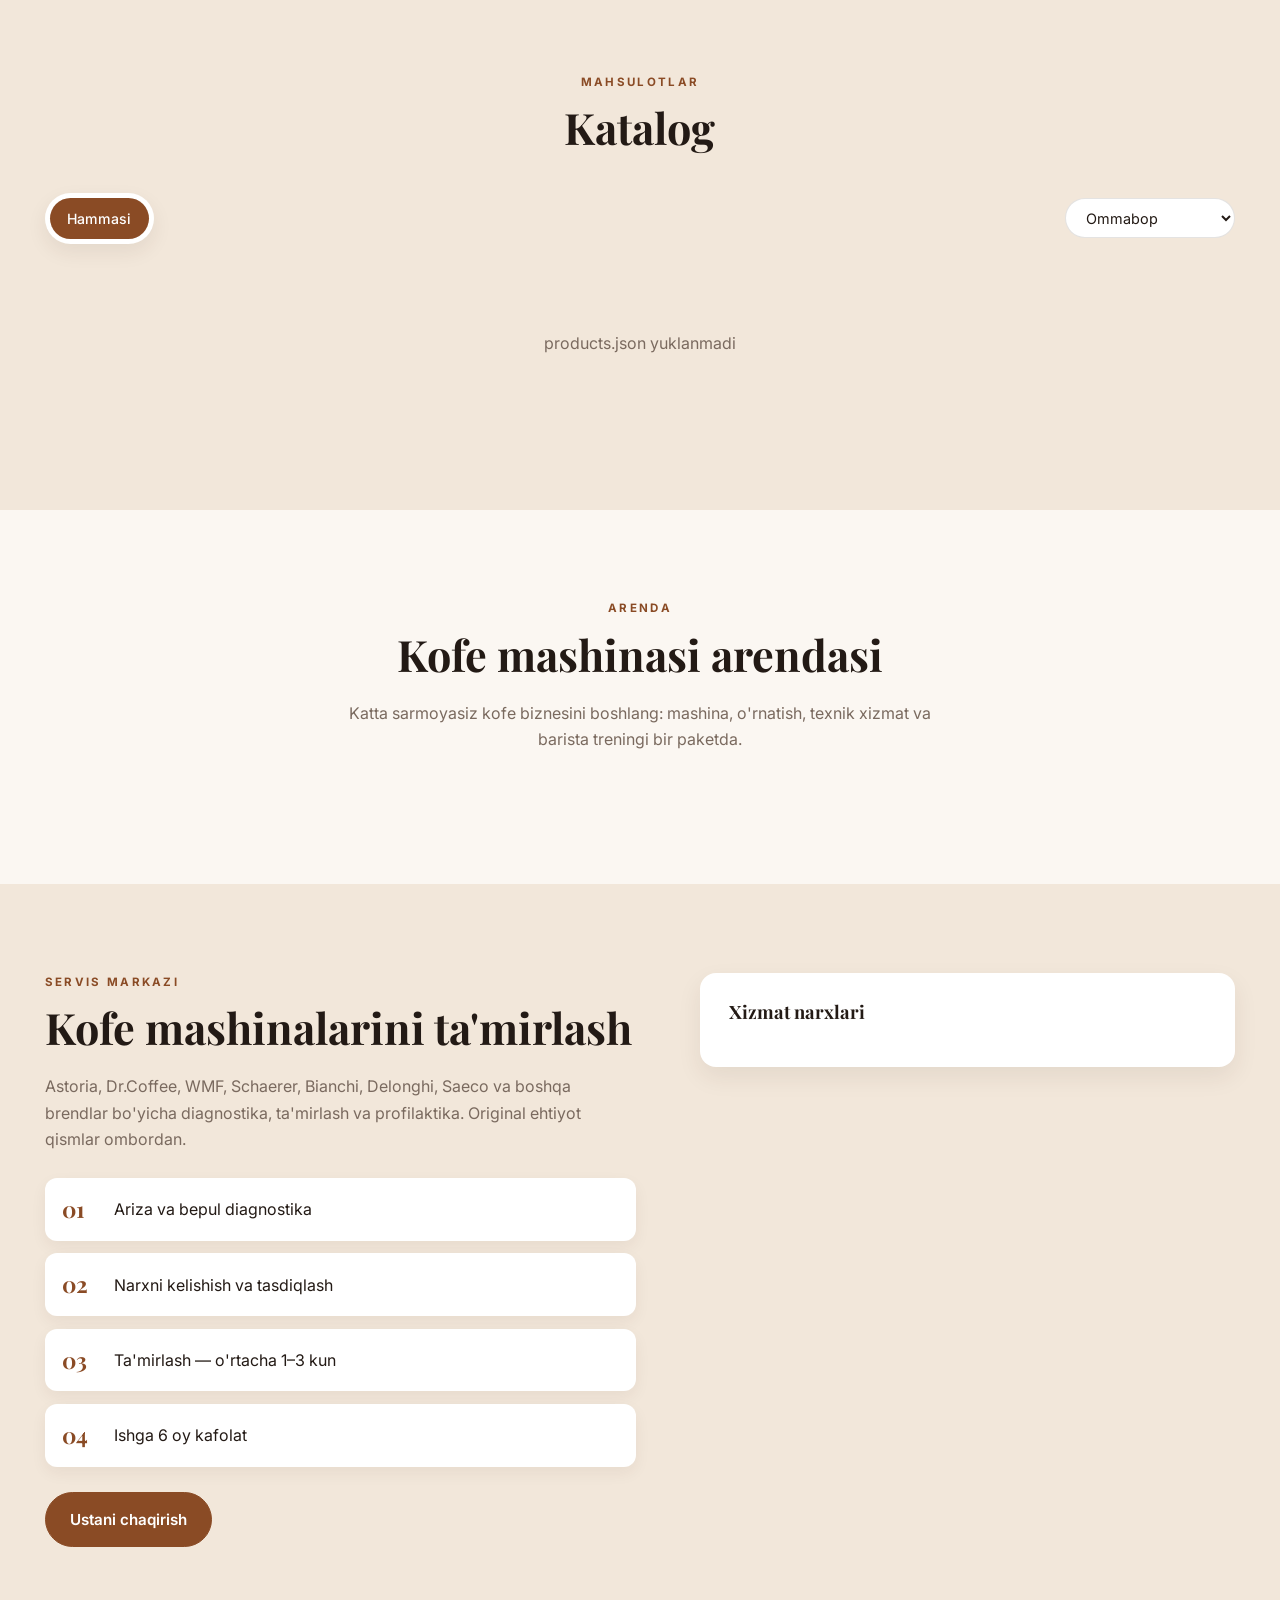
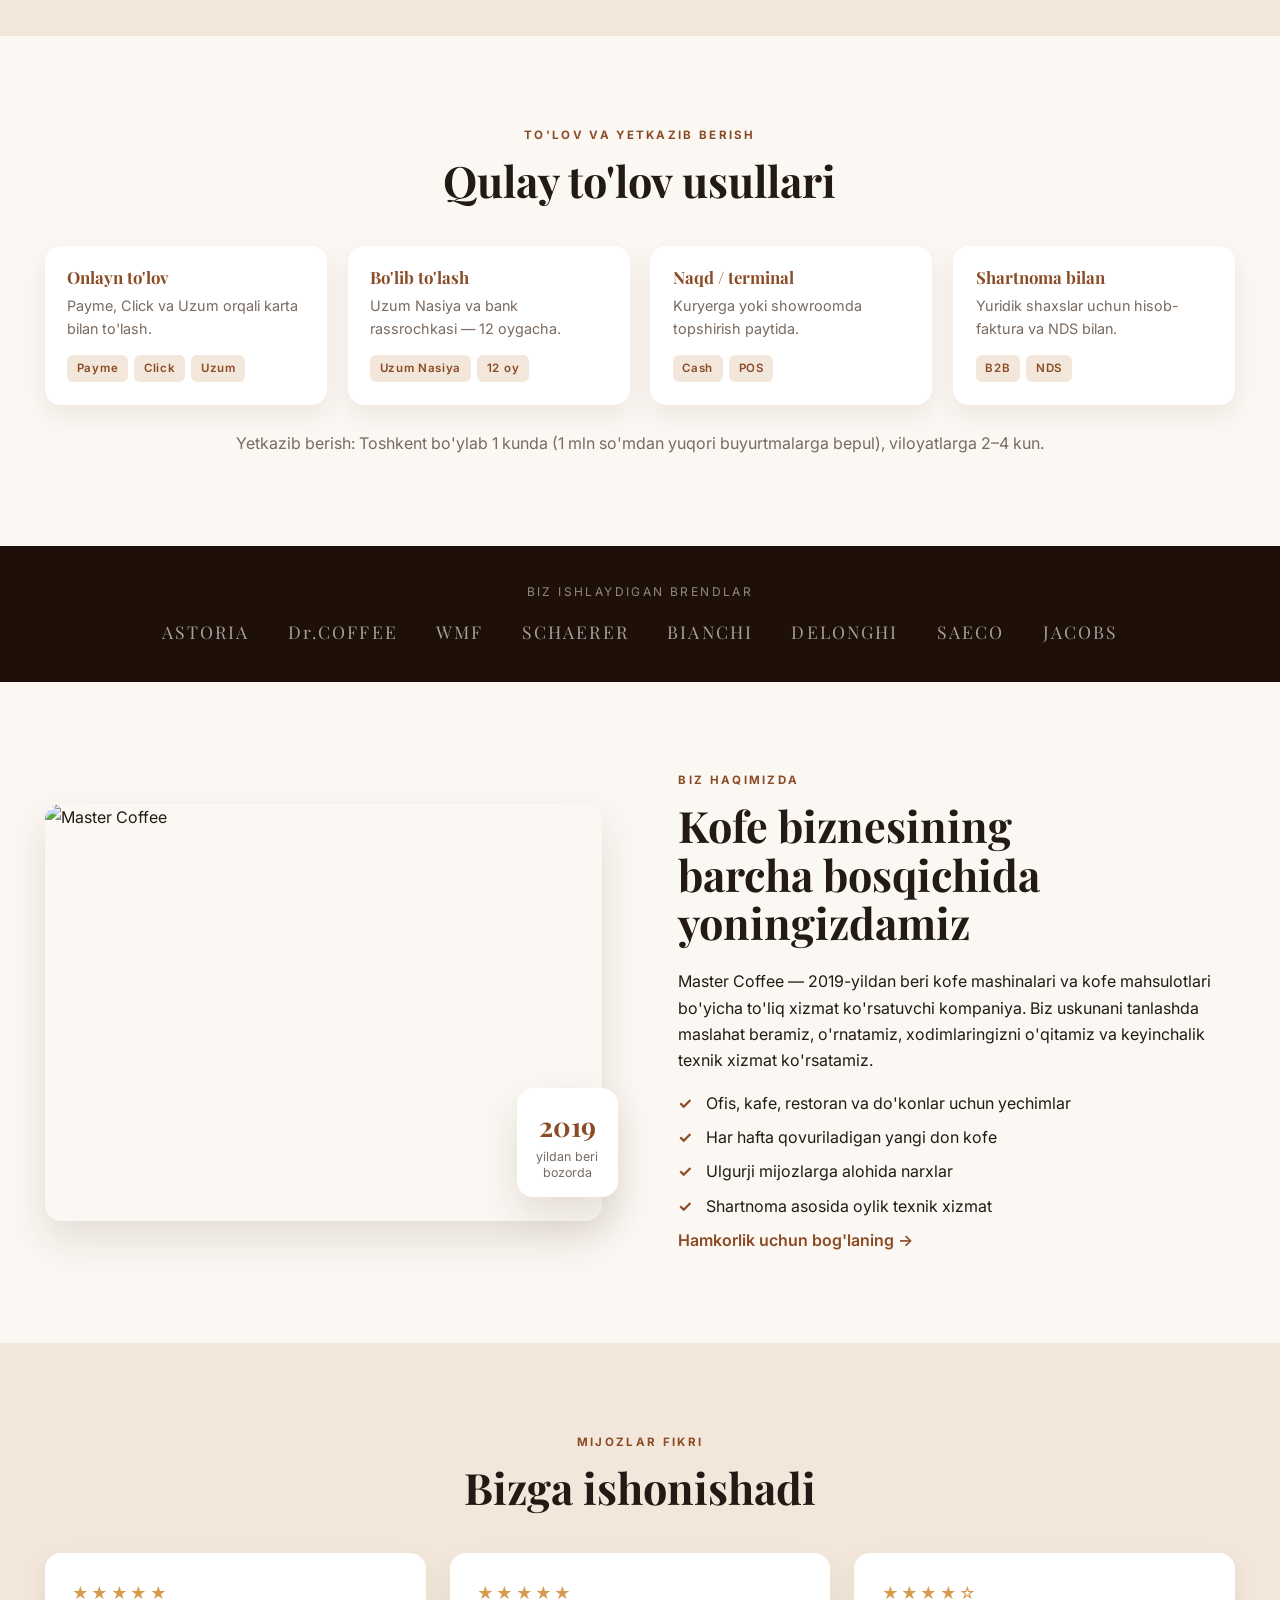
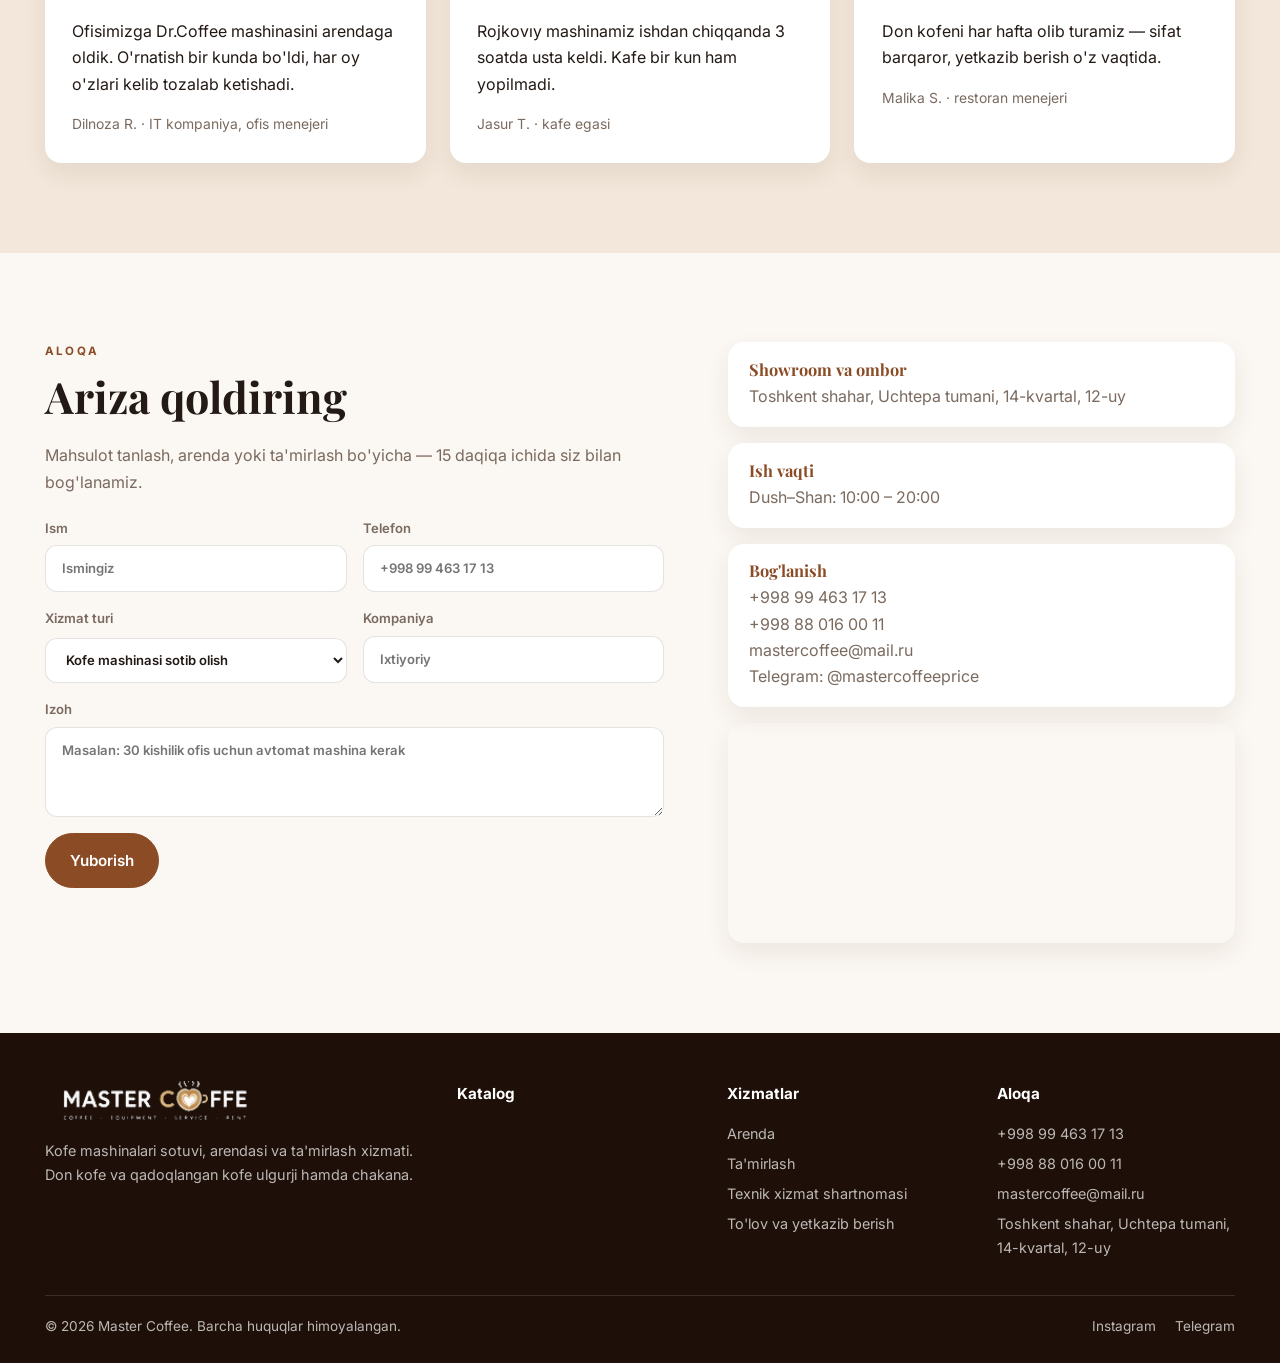
==== commit 11b31bc2: "Bosh sahifa: tasdiqlanmagan raqamlar o'rniga ish kunlari va ish vaqti Co-Authored-By: Avaz4ik Nabijo" ====
--- a/index.html
+++ b/index.html
@@ -100,8 +100,8 @@
     </div>
     <div class="hero__stats reveal">
       <div><strong data-count="7" data-since="2019">0</strong><span data-i18n="hero.stat1"></span></div>
-      <div><strong data-count="850">0</strong><span data-i18n="hero.stat2"></span></div>
-      <div><strong data-count="24">0</strong><span data-i18n="hero.stat3"></span></div>
+      <div><strong data-count="6" data-exact>0</strong><span data-i18n="hero.stat2"></span></div>
+      <div><strong>10–20</strong><span data-i18n="hero.stat3"></span></div>
     </div>
   </div>
 </section>
@@ -209,7 +209,7 @@
   <div class="container about__grid">
     <div class="about__media reveal">
       <img src="https://images.unsplash.com/photo-1442512595331-e89e73853f31?auto=format&fit=crop&w=900&q=80" alt="Master Coffee" loading="lazy">
-      <div class="about__badge"><strong>850+</strong><span data-i18n-html="about.badge"></span></div>
+      <div class="about__badge"><strong>2019</strong><span data-i18n-html="about.badge"></span></div>
     </div>
     <div class="about__text reveal">
       <p class="eyebrow" data-i18n="about.eyebrow"></p>
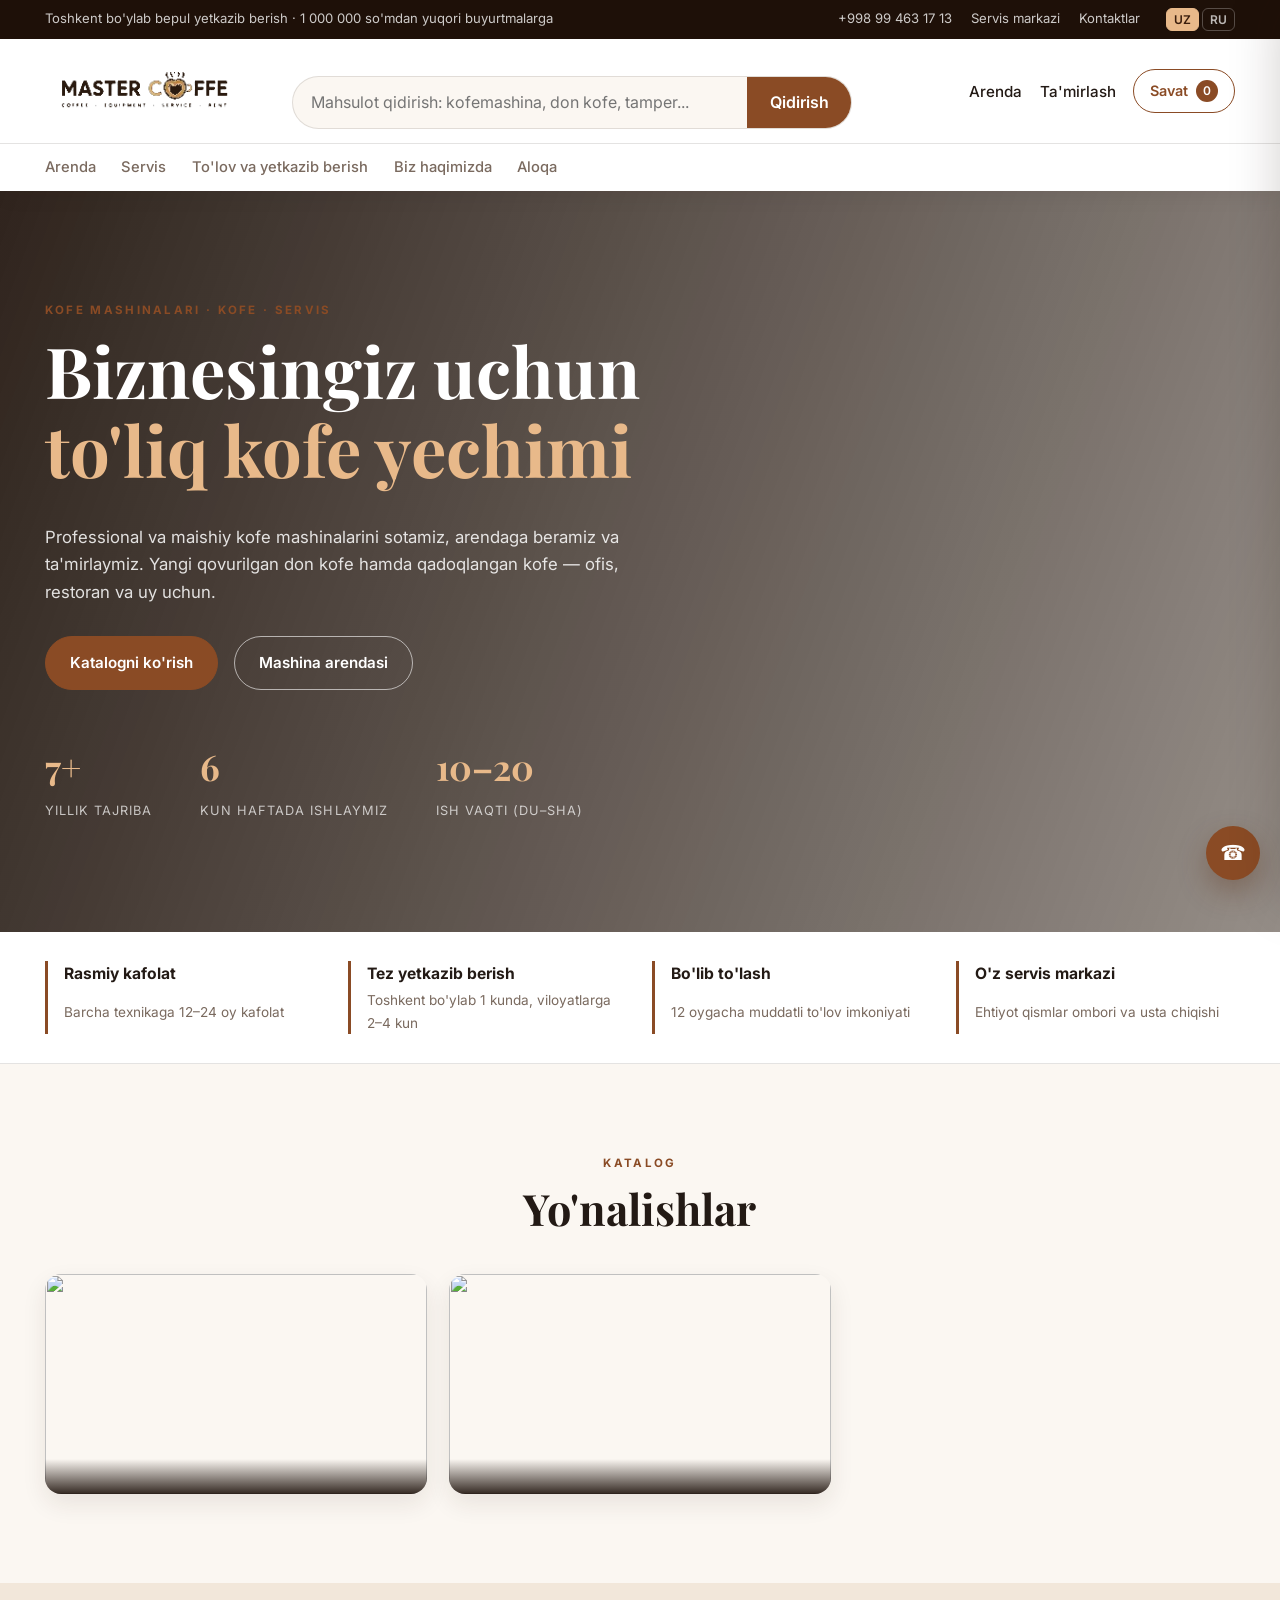
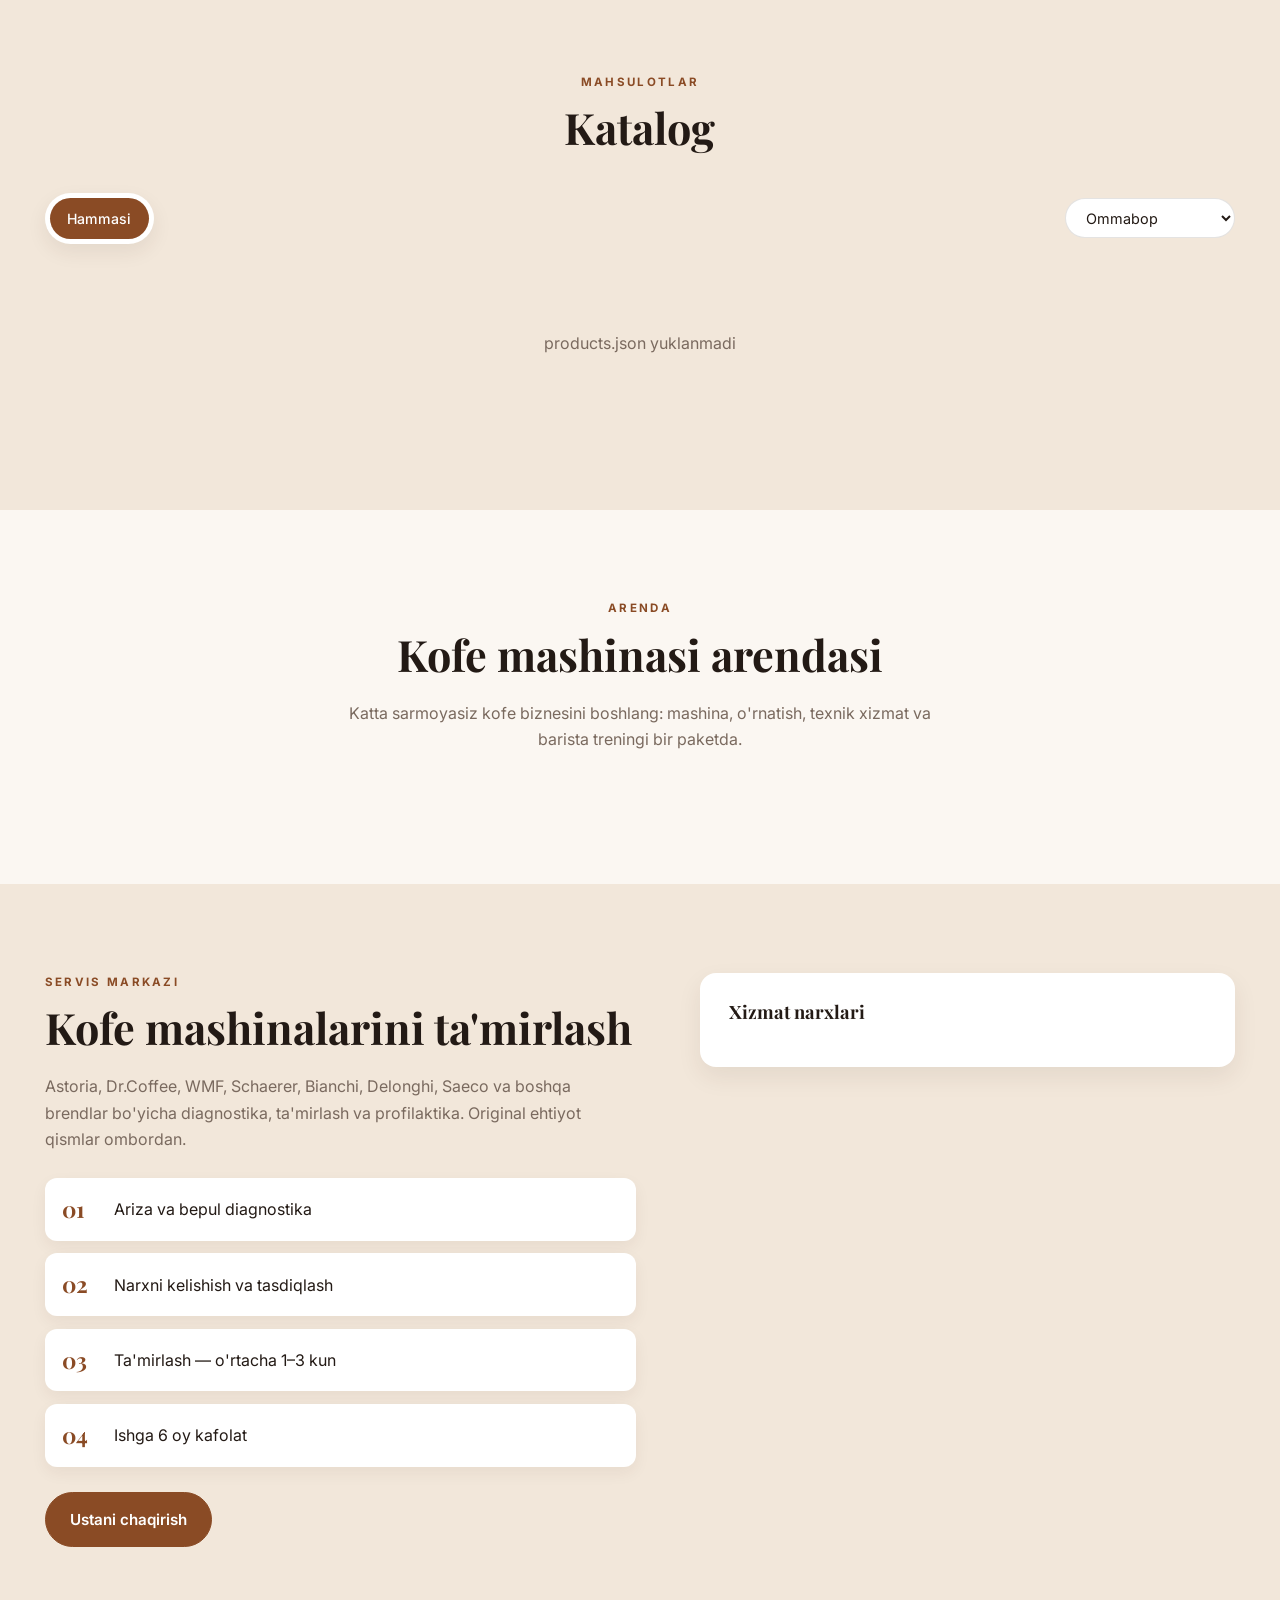
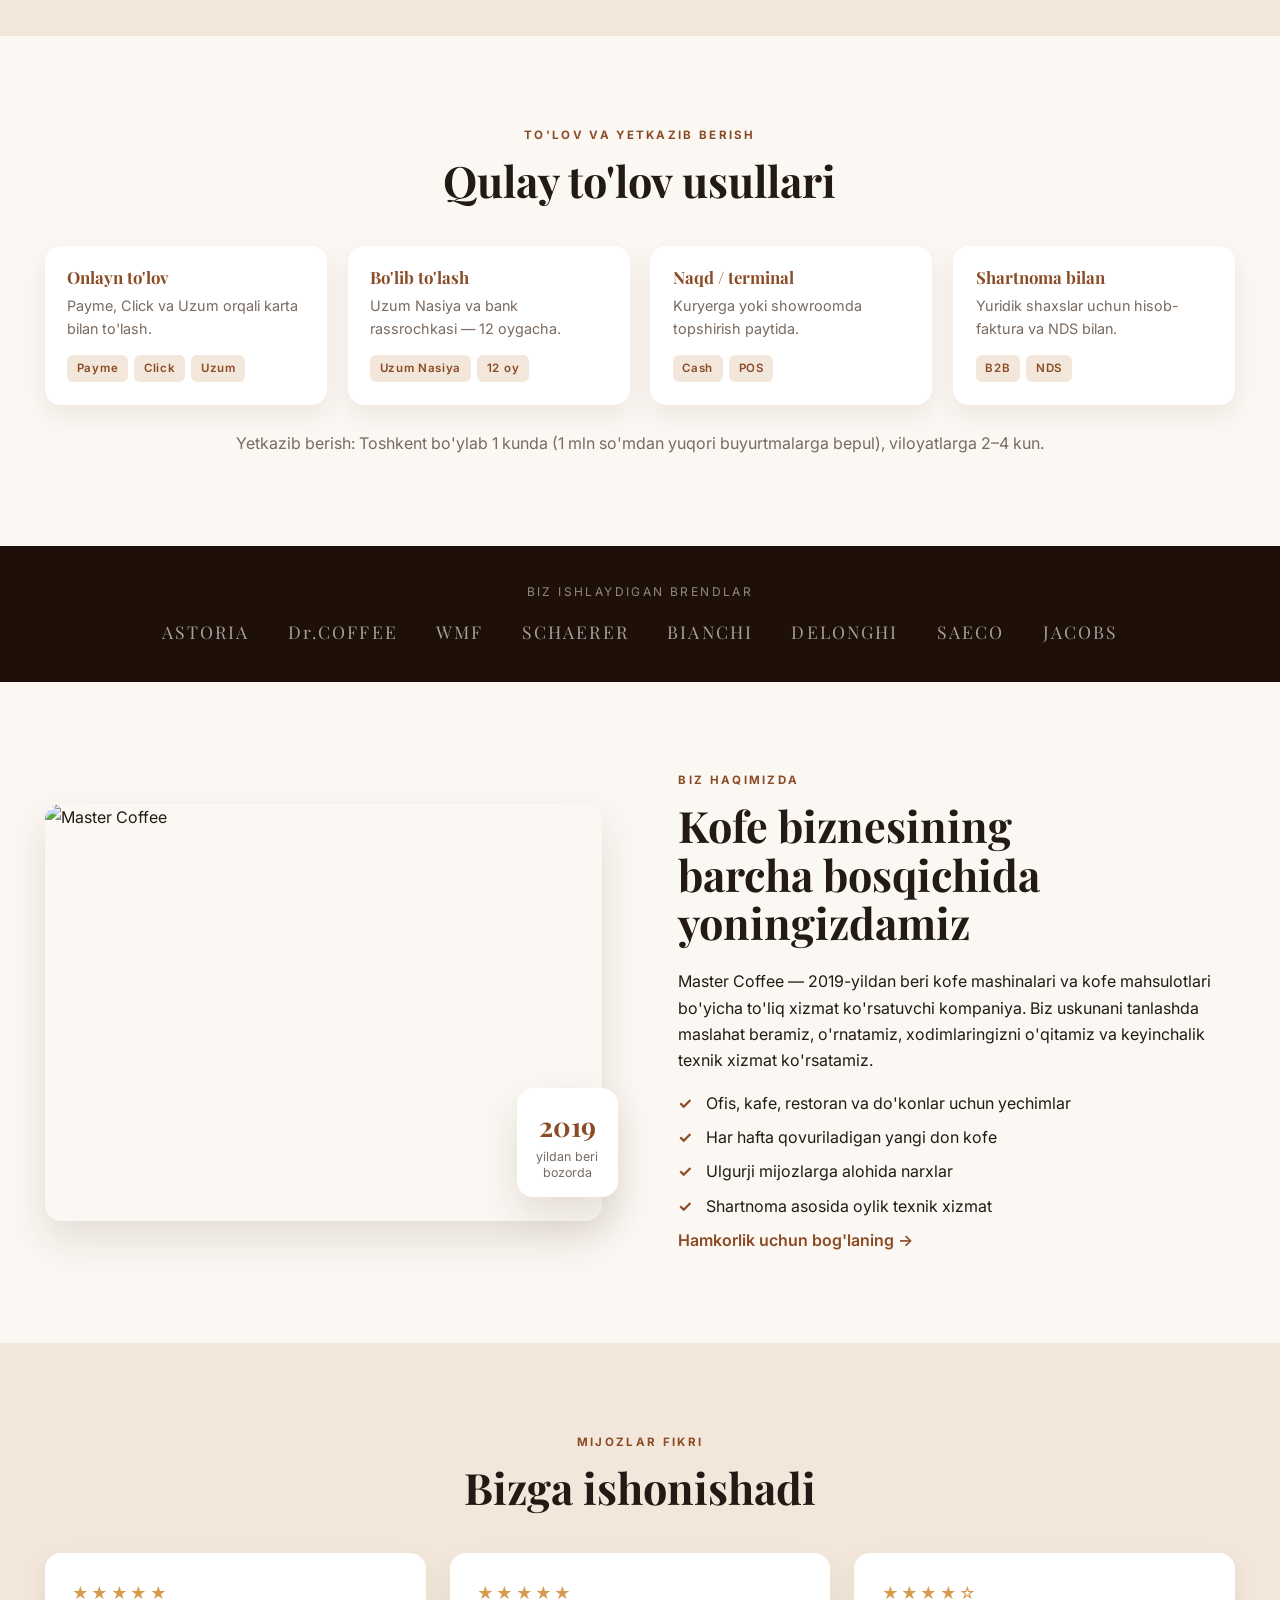
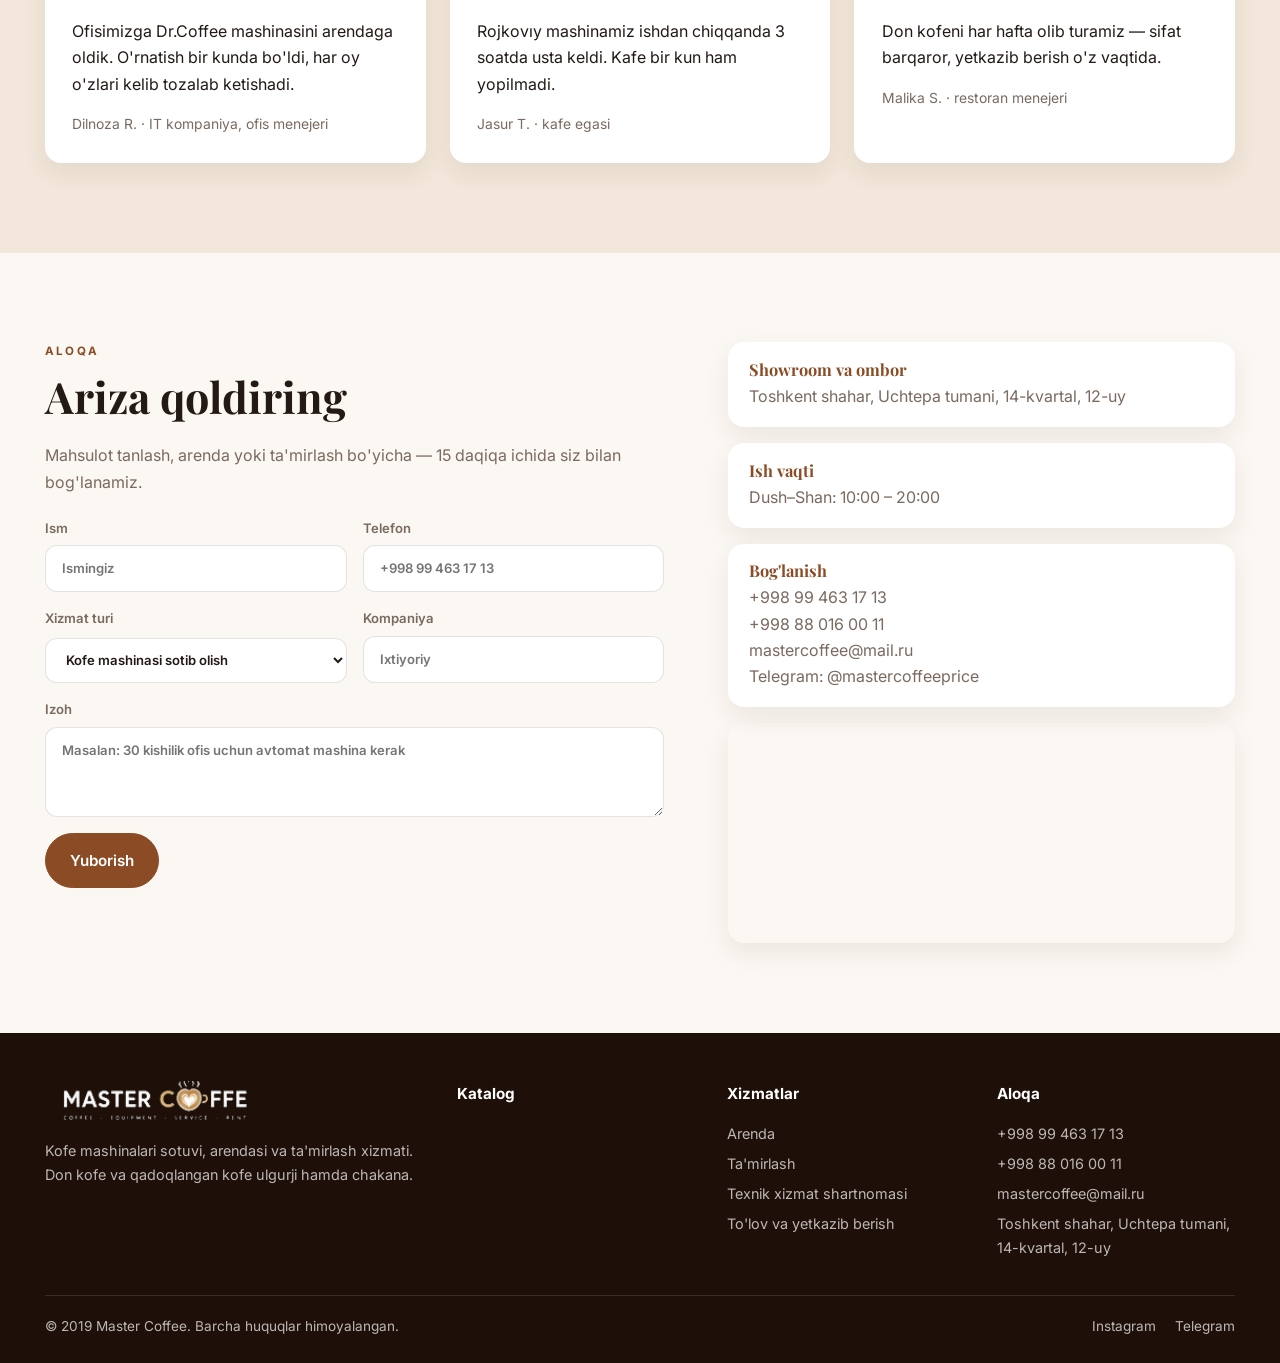
==== commit b06ff487: "Footer: © 2019 Master Coffee Co-Authored-By: Avaz4ik Nabijonov <avaziknabijonov@gmail.com>" ====
--- a/index.html
+++ b/index.html
@@ -306,7 +306,7 @@
     </div>
   </div>
   <div class="container footer__bottom">
-    <p>© <span id="year"></span> Master Coffee. <span data-i18n="footer.rights"></span></p>
+    <p>© 2019 Master Coffee. <span data-i18n="footer.rights"></span></p>
     <div class="socials">
       <a href="#" data-site="instagram" target="_blank" rel="noopener">Instagram</a>
       <a href="#" data-site="telegramLink" target="_blank" rel="noopener">Telegram</a>
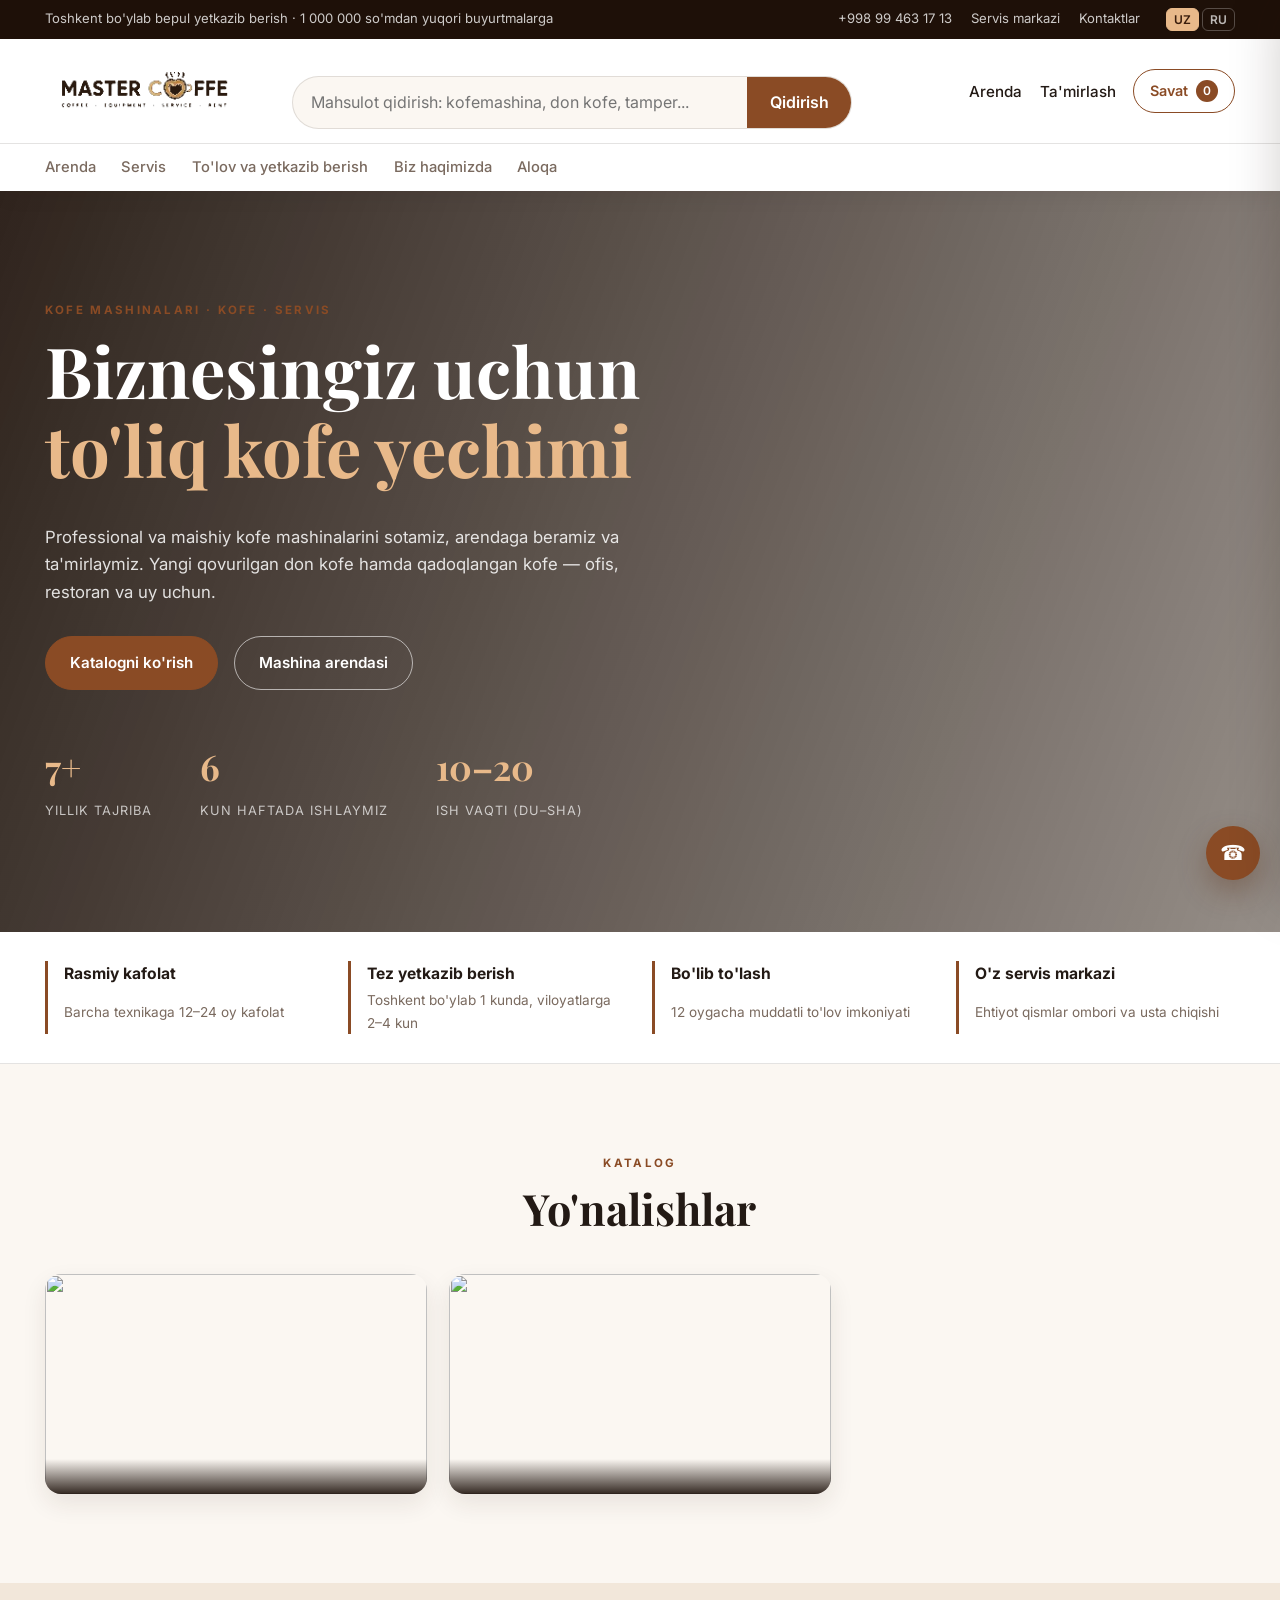
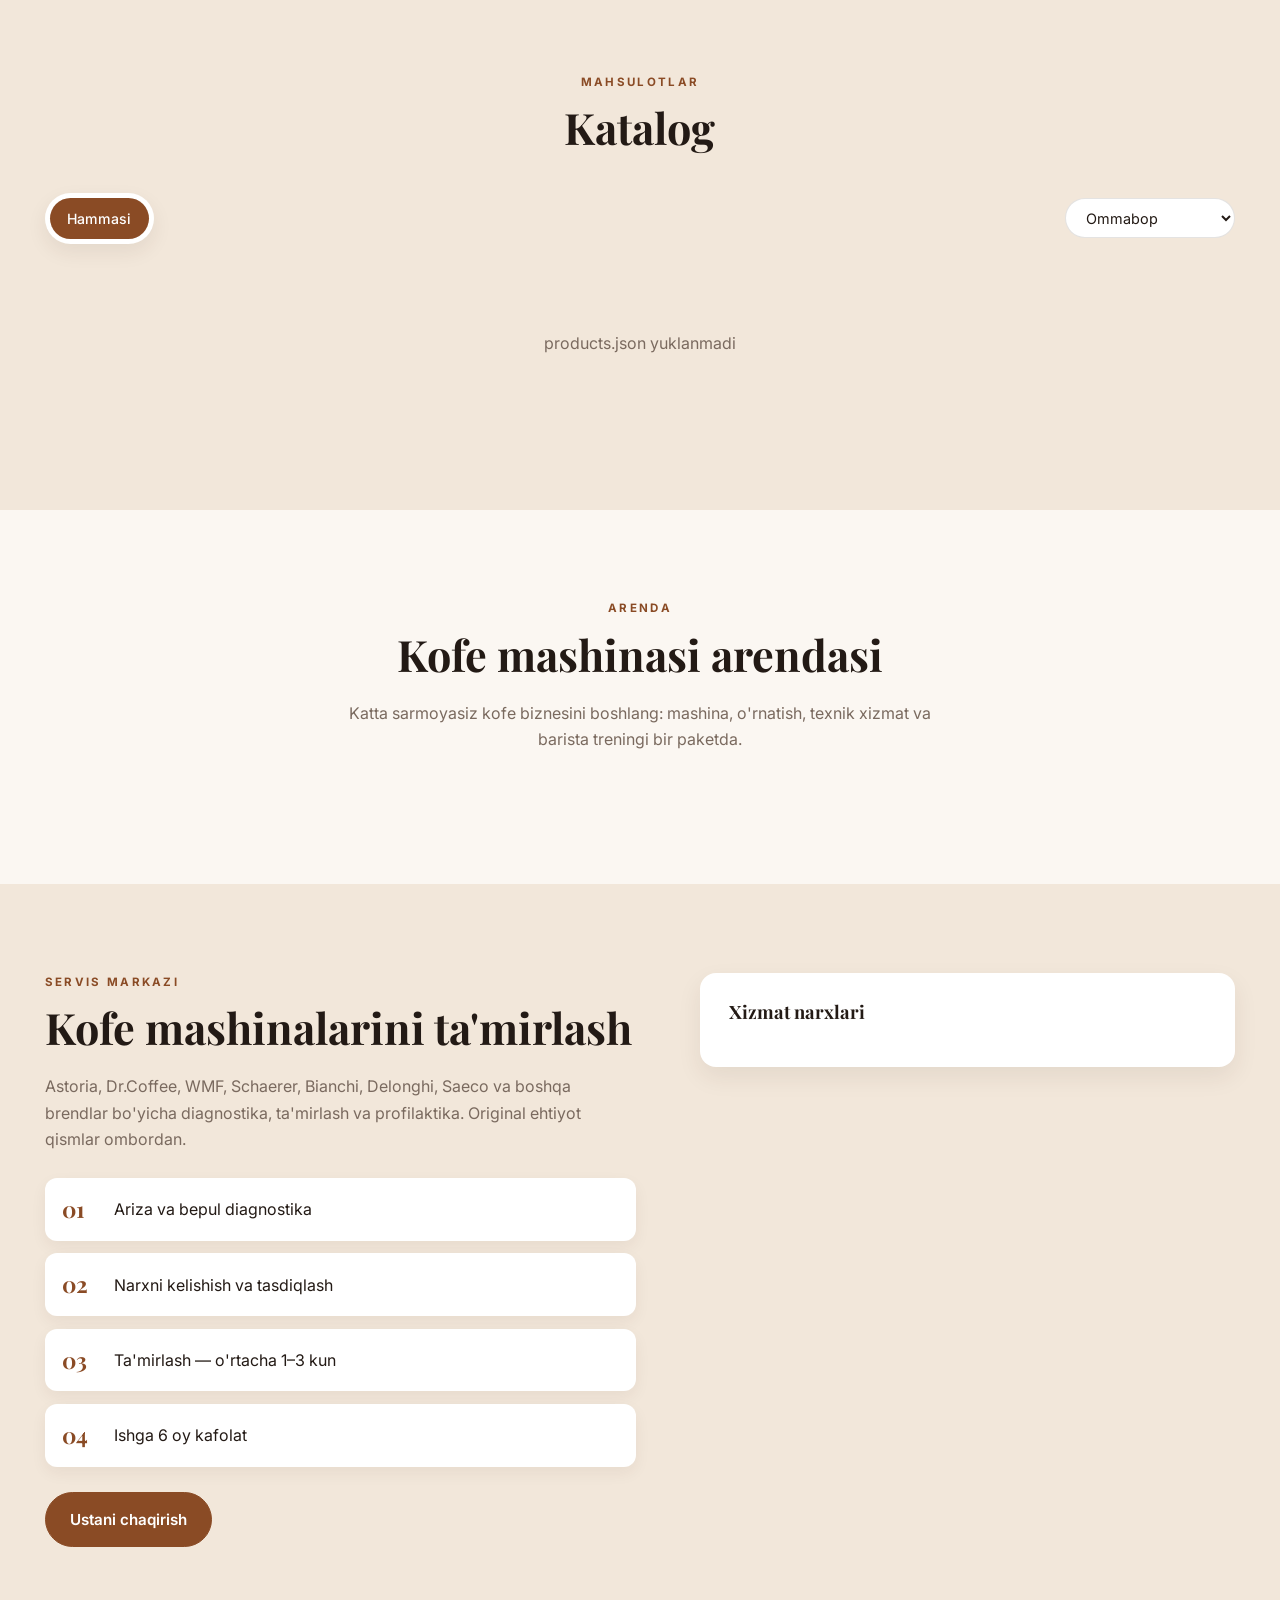
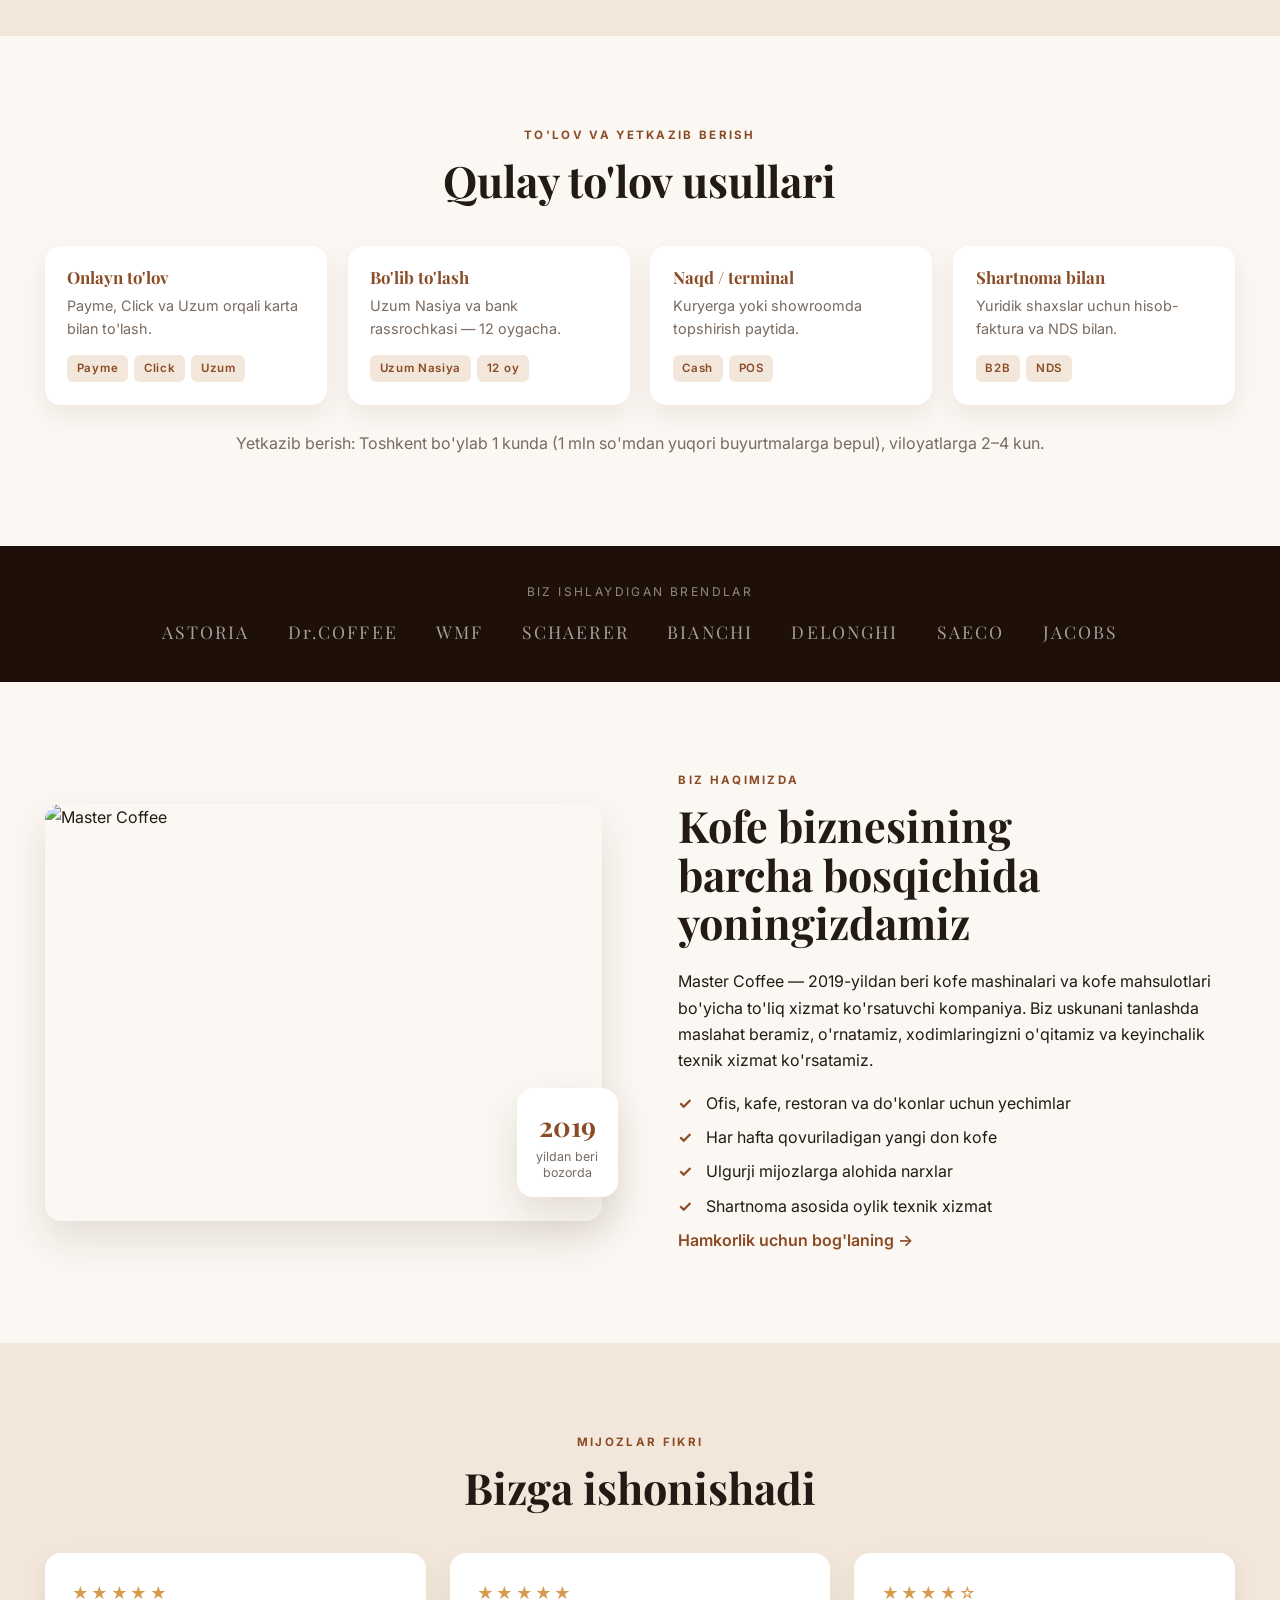
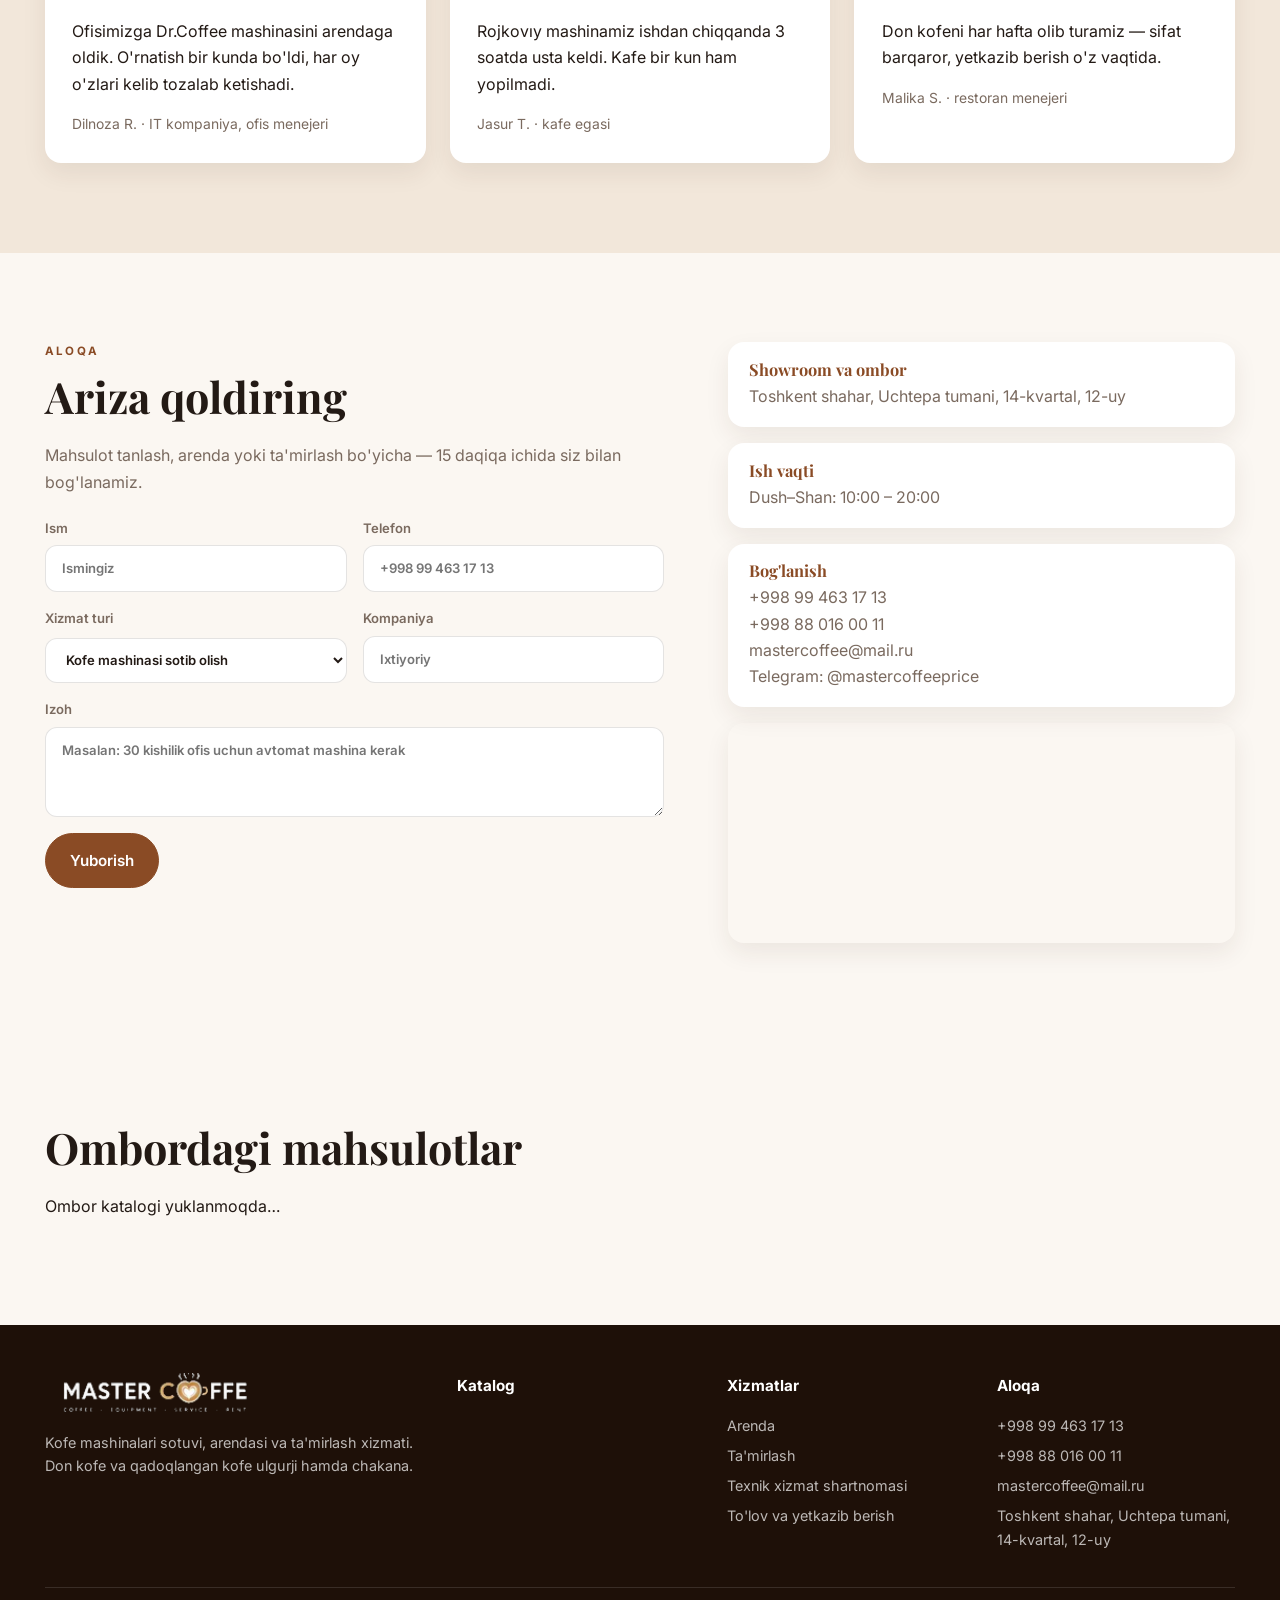
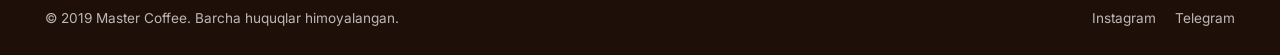
==== commit 96da51f1: "Embed KP warehouse catalog on storefront" ====
--- a/index.html
+++ b/index.html
@@ -280,6 +280,17 @@
   </div>
 </section>
 
+
+<section class="section" id="warehouse" aria-label="Ombor katalogi">
+  <div class="container">
+    <h2>Ombordagi mahsulotlar</h2>
+    <div id="mc-warehouse" data-telegram="SOTUV_USERNAME" data-phone="+998994631713">
+      <p>Ombor katalogi yuklanmoqda…</p>
+    </div>
+  </div>
+</section>
+<script src="https://kp.mastercoffee-shop.uz/site/warehouse.js" defer></script>
+
 <footer class="footer">
   <div class="container footer__grid">
     <div>
--- a/styles.css
+++ b/styles.css
@@ -51,7 +51,8 @@
 .topbar__right{display:flex;gap:1.2rem}
 .topbar a:hover{color:#e8b98a}
 
-.nav{position:sticky;top:0;z-index:55;background:#fff;box-shadow:0 4px 20px rgba(40,24,14,.07)}
+.nav{position:sticky;top:0;z-index:55;background:#fff;box-shadow:0 4px 20px rgba(40,24,14,.07);transition:transform .3s ease}
+.nav.is-hidden{transform:translateY(-100%);box-shadow:none}
 .nav__inner{display:flex;align-items:center;gap:1.5rem;padding:.9rem 0}
 .logo{display:flex;align-items:center;gap:.6rem;font-weight:600;flex-shrink:0}
 .logo__mark{width:40px;height:40px;border-radius:12px;display:grid;place-items:center;background:var(--brand);color:#fff;font-family:"Playfair Display",serif;font-size:1.25rem}
